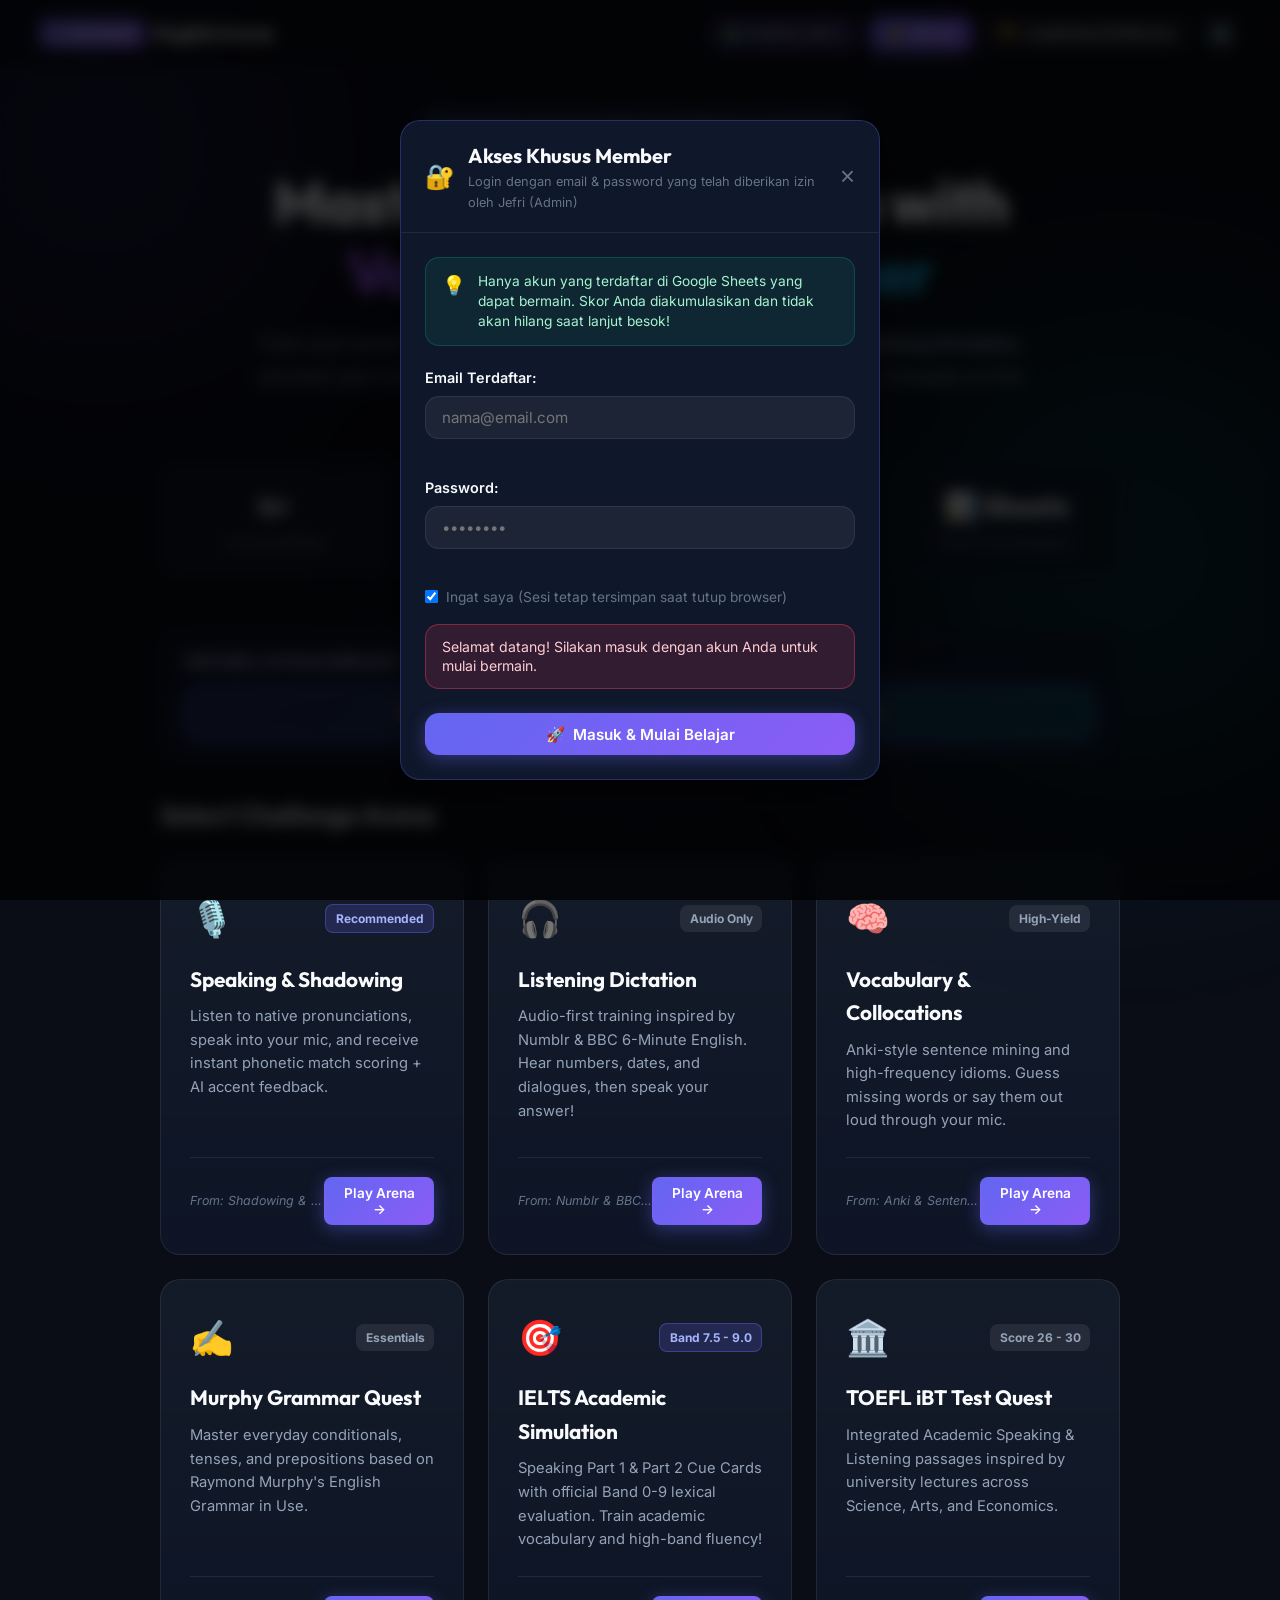
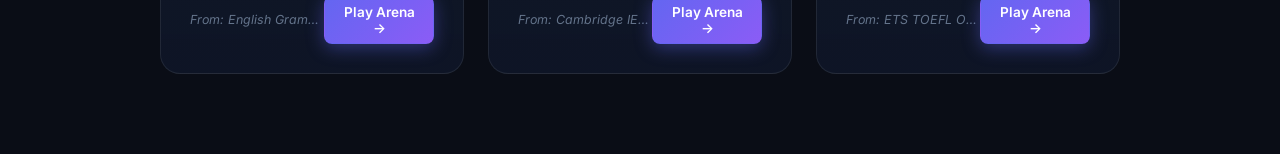
==== index.html @ 885dc6b0 "feat: add IELTS and TOEFL simulations, English to Indonesia default, Credit by Jefri link" ====
<!DOCTYPE html>
<html lang="en">
<head>
  <meta charset="UTF-8">
  <meta name="viewport" content="width=device-width, initial-scale=1.0">
  <meta name="description" content="Awesome English Arena - Interactive English Learning Game featuring Voice Shadowing with Mic, Listening Dictation, Grammar Quest, Gemini AI Teacher & Examiner, and Live Excel Leaderboard.">
  <meta name="keywords" content="English learning game, shadowing speaking, speech recognition mic, Gemini AI English teacher, Google Sheets leaderboard, awesome english">
  <meta name="author" content="Build With Jefri - Awesome English">
  <title>Awesome English Arena | Voice Shadowing & AI English Challenge</title>
  
  <!-- Google Fonts: Outfit & Inter -->
  <link rel="preconnect" href="https://fonts.googleapis.com">
  <link rel="preconnect" href="https://fonts.gstatic.com" crossorigin>
  <link href="https://fonts.googleapis.com/css2?family=Inter:wght@300;400;500;600;700&family=Outfit:wght@500;600;700;800;900&display=swap" rel="stylesheet">
  
  <!-- Stylesheet -->
  <link rel="stylesheet" href="styles.css">
</head>
<body>
  <!-- Ambient Background Glows -->
  <div class="bg-glow bg-glow-1"></div>
  <div class="bg-glow bg-glow-2"></div>
  <div class="bg-glow bg-glow-3"></div>

  <!-- Main Navigation -->
  <header class="navbar" id="main-nav">
    <div class="nav-container">
      <div class="nav-logo" id="nav-logo-btn">
        <span class="logo-badge">⚡ AWESOME</span>
        <span class="logo-title">English Arena</span>
      </div>
      <div class="nav-actions">
        <!-- Logged-in User Profile Badge -->
        <div id="nav-user-profile" class="user-pill hidden">
          <span class="user-avatar" id="nav-user-avatar">👤</span>
          <span class="user-name" id="nav-user-name">Player</span>
          <span class="user-score-badge" id="nav-user-score">⭐ 0 PTS</span>
          <span class="user-lvl-badge" id="nav-user-level">Lvl 1</span>
          <button id="btn-logout-nav" class="btn-nav-logout" title="Keluar dari akun">Keluar</button>
        </div>
        <!-- Member Login Button (shown when not logged in) -->
        <a href="https://jefri-orcin.vercel.app/" target="_blank" rel="noopener noreferrer" class="btn btn-credit-jefri" title="Kunjungi Portofolio Developer Jefri">
          👨‍💻 Credit by Jefri ↗
        </a>
        <button id="btn-login-nav" class="btn btn-primary btn-sm" title="Masuk dengan Email & Password">
          <span class="btn-icon">🔐</span> Masuk
        </button>
        <button id="btn-leaderboard-nav" class="btn btn-secondary btn-sm" title="View Leaderboard & Memory">
          <span class="btn-icon">🏆</span> Leaderboard & Memory
        </button>
        <button id="btn-settings-nav" class="btn btn-icon-only" title="Settings & Integrations" aria-label="Settings">
          ⚙️
        </button>
      </div>
    </div>
  </header>

  <!-- Main Content Wrapper -->
  <main class="main-layout">

    <!-- VIEW 1: HERO / LANDING SCREEN -->
    <section id="landing-view" class="view-section active">
      <div class="hero-content">
        <div class="pill-badge">
          <span class="pill-dot"></span> Powered by Awesome English Curated Resources & Gemini AI
        </div>
        <h1 class="hero-headline">
          Master Spoken English with <span class="gradient-text">Voice Mic & AI Teacher</span>
        </h1>
        <p class="hero-subline">
          Train your accent through real-time <strong>Speech Shadowing</strong>, conquer <strong>Listening Dictation</strong>, and test your vocabulary with live feedback from <strong>Gemini AI Examiner</strong>. Compete on the global <strong>Google Sheets / Excel Leaderboard</strong>!
        </p>

        <!-- Quick Stats Banner -->
        <div class="stats-row">
          <div class="stat-card">
            <span class="stat-number">4+</span>
            <span class="stat-label">Learning Modes</span>
          </div>
          <div class="stat-card">
            <span class="stat-number">🎙️ Mic</span>
            <span class="stat-label">Speech Recognition</span>
          </div>
          <div class="stat-card">
            <span class="stat-number">✨ AI</span>
            <span class="stat-label">Teacher & Examiner</span>
          </div>
          <div class="stat-card">
            <span class="stat-number">📊 Sheets</span>
            <span class="stat-label">Excel Live Database</span>
          </div>
        </div>

        <!-- Active English to Indonesia Direction -->
        <div class="lang-direction-wrapper">
          <div class="lang-direction-title">Metode Latihan Default:</div>
          <div class="lang-direction-group">
            <div class="btn-lang-dir active" id="btn-dir-active">
              <span class="flag-icon">🇬🇧</span> English ➔ <span class="flag-icon">🇮🇩</span> Indonesia (Listening, Speaking & Comprehension)
            </div>
          </div>
        </div>

        <!-- Mode Selection Cards -->
        <h2 class="section-title">Select Challenge Arena</h2>
        <div class="modes-grid" id="modes-selection-container">
          
          <!-- Mode 1: Shadowing & Speaking -->
          <div class="mode-card" data-mode="shadowing" id="mode-shadowing-card">
            <div class="mode-header">
              <span class="mode-icon">🎙️</span>
              <span class="mode-tag tag-popular">Recommended</span>
            </div>
            <h3 class="mode-title">Speaking & Shadowing</h3>
            <p class="mode-desc">Listen to native pronunciations, speak into your mic, and receive instant phonetic match scoring + AI accent feedback.</p>
            <div class="mode-footer">
              <span class="mode-source">From: Shadowing & Refold Method</span>
              <button class="btn btn-primary btn-sm btn-play-mode" data-mode="shadowing">Play Arena →</button>
            </div>
          </div>

          <!-- Mode 2: Listening & Dictation -->
          <div class="mode-card" data-mode="listening" id="mode-listening-card">
            <div class="mode-header">
              <span class="mode-icon">🎧</span>
              <span class="mode-tag">Audio Only</span>
            </div>
            <h3 class="mode-title">Listening Dictation</h3>
            <p class="mode-desc">Audio-first training inspired by Numblr & BBC 6-Minute English. Hear numbers, dates, and dialogues, then speak your answer!</p>
            <div class="mode-footer">
              <span class="mode-source">From: Numblr & BBC English</span>
              <button class="btn btn-primary btn-sm btn-play-mode" data-mode="listening">Play Arena →</button>
            </div>
          </div>

          <!-- Mode 3: Vocabulary Sentence Mining -->
          <div class="mode-card" data-mode="vocabulary" id="mode-vocabulary-card">
            <div class="mode-header">
              <span class="mode-icon">🧠</span>
              <span class="mode-tag">High-Yield</span>
            </div>
            <h3 class="mode-title">Vocabulary & Collocations</h3>
            <p class="mode-desc">Anki-style sentence mining and high-frequency idioms. Guess missing words or say them out loud through your mic.</p>
            <div class="mode-footer">
              <span class="mode-source">From: Anki & Sentence Mining</span>
              <button class="btn btn-primary btn-sm btn-play-mode" data-mode="vocabulary">Play Arena →</button>
            </div>
          </div>

          <!-- Mode 4: Murphy Grammar Challenge -->
          <div class="mode-card" data-mode="grammar" id="mode-grammar-card">
            <div class="mode-header">
              <span class="mode-icon">✍️</span>
              <span class="mode-tag">Essentials</span>
            </div>
            <h3 class="mode-title">Murphy Grammar Quest</h3>
            <p class="mode-desc">Master everyday conditionals, tenses, and prepositions based on Raymond Murphy's English Grammar in Use.</p>
            <div class="mode-footer">
              <span class="mode-source">From: English Grammar in Use</span>
              <button class="btn btn-primary btn-sm btn-play-mode" data-mode="grammar">Play Arena →</button>
            </div>
          </div>

          <!-- Mode 5: IELTS Academic Simulation -->
          <div class="mode-card" data-mode="ielts" id="mode-ielts-card">
            <div class="mode-header">
              <span class="mode-icon">🎯</span>
              <span class="mode-tag tag-popular">Band 7.5 - 9.0</span>
            </div>
            <h3 class="mode-title">IELTS Academic Simulation</h3>
            <p class="mode-desc">Speaking Part 1 & Part 2 Cue Cards with official Band 0-9 lexical evaluation. Train academic vocabulary and high-band fluency!</p>
            <div class="mode-footer">
              <span class="mode-source">From: Cambridge IELTS Official</span>
              <button class="btn btn-primary btn-sm btn-play-mode" data-mode="ielts">Play Arena →</button>
            </div>
          </div>

          <!-- Mode 6: TOEFL iBT Simulation -->
          <div class="mode-card" data-mode="toefl" id="mode-toefl-card">
            <div class="mode-header">
              <span class="mode-icon">🏛️</span>
              <span class="mode-tag">Score 26 - 30</span>
            </div>
            <h3 class="mode-title">TOEFL iBT Test Quest</h3>
            <p class="mode-desc">Integrated Academic Speaking & Listening passages inspired by university lectures across Science, Arts, and Economics.</p>
            <div class="mode-footer">
              <span class="mode-source">From: ETS TOEFL Official Guide</span>
              <button class="btn btn-primary btn-sm btn-play-mode" data-mode="toefl">Play Arena →</button>
            </div>
          </div>

        </div>
      </div>
    </section>

    <!-- VIEW 2: GAME ARENA SCREEN -->
    <section id="game-view" class="view-section">
      <div class="game-container">
        
        <!-- Game HUD (Top Bar) -->
        <div class="game-hud">
          <div class="hud-left">
            <button id="btn-quit-game" class="btn btn-ghost btn-sm" title="Exit to Menu">← Exit</button>
            <div class="mode-pill" id="current-mode-pill">Speaking & Shadowing</div>
            <div class="dir-pill" id="current-dir-pill" title="Arah Bahasa Aktif">🇬🇧 ➔ 🇮🇩</div>
          </div>
          <div class="hud-stats">
            <div class="hud-item" title="Current Score">
              <span class="hud-icon">⭐</span>
              <span class="hud-val" id="hud-score">0</span>
            </div>
            <div class="hud-item" title="Streak Multiplier">
              <span class="hud-icon">🔥</span>
              <span class="hud-val" id="hud-streak">0</span>
            </div>
            <div class="hud-item" title="Question Progress">
              <span class="hud-icon">🎯</span>
              <span class="hud-val" id="hud-progress">1/5</span>
            </div>
          </div>
        </div>

        <!-- Question Card -->
        <div class="challenge-card" id="challenge-card">
          
          <!-- Category & Difficulty Pill -->
          <div class="challenge-meta">
            <span class="meta-badge" id="meta-category">Shadowing Practice</span>
            <span class="meta-badge meta-level" id="meta-difficulty">Level: Beginner</span>
          </div>

          <!-- Prompt Question / Instruction -->
          <h3 class="challenge-instruction" id="challenge-instruction">
            Listen to the native audio, then click the Mic button and repeat clearly:
          </h3>

          <!-- Main Challenge Display Text -->
          <div class="prompt-box" id="prompt-box">
            <div class="prompt-text" id="target-phrase">
              "Could you please elaborate on that perspective?"
            </div>
            <div class="prompt-phonetic" id="target-phonetic">
              /kʊd juː pliːz ɪˈlæb.ə.reɪt ɒn ðæt pəˈspek.tɪv/
            </div>
            <div class="prompt-translation" id="target-translation">
              "Bisakah Anda menjelaskan lebih rinci mengenai sudut pandang tersebut?"
            </div>
          </div>

          <!-- Audio Listening Controls -->
          <div class="audio-controls">
            <button id="btn-listen-audio" class="btn btn-audio" title="Listen to Native English">
              <span class="speaker-icon">🔊</span> Listen Native Audio
            </button>
            <div class="accent-selector">
              <label for="accent-select">Voice:</label>
              <select id="accent-select" class="form-select-sm">
                <option value="en-US">🇺🇸 US English</option>
                <option value="en-GB">🇬🇧 UK English</option>
              </select>
            </div>
          </div>

          <!-- MICROPHONE & SPEECH INPUT AREA -->
          <div class="mic-input-section" id="mic-section">
            <div class="mic-wrapper">
              <button id="btn-mic-toggle" class="btn-mic" aria-label="Toggle Microphone" title="Click to Speak">
                <div class="mic-ripple mic-ripple-1"></div>
                <div class="mic-ripple mic-ripple-2"></div>
                <div class="mic-icon-svg">
                  <svg width="34" height="34" viewBox="0 0 24 24" fill="none" stroke="currentColor" stroke-width="2" stroke-linecap="round" stroke-linejoin="round">
                    <path d="M12 2a3 3 0 0 0-3 3v7a3 3 0 0 0 6 0V5a3 3 0 0 0-3-3Z"></path>
                    <path d="M19 10v2a7 7 0 0 1-14 0v-2"></path>
                    <line x1="12" y1="19" x2="12" y2="22"></line>
                  </svg>
                </div>
              </button>
              <div class="mic-status-label" id="mic-status">Tap microphone to speak</div>
            </div>

            <!-- Live Speech Transcript Box -->
            <div class="transcript-box" id="transcript-box">
              <span class="transcript-prefix">Your Voice:</span>
              <span class="transcript-content" id="transcript-text">Waiting for microphone input...</span>
            </div>

            <!-- Alternative Text Input (Fallback / Typing) -->
            <div class="alternative-input-row" id="text-input-row">
              <input type="text" id="manual-text-input" class="form-control" placeholder="Or type your English answer here...">
              <button id="btn-submit-manual" class="btn btn-secondary">Submit</button>
            </div>
          </div>

          <!-- Multiple Choice Container (Used for Vocab/Grammar) -->
          <div class="options-grid hidden" id="options-container">
            <!-- Dynamic option buttons injected here -->
          </div>

          <!-- Evaluation & AI Feedback Box -->
          <div class="evaluation-panel hidden" id="evaluation-panel">
            <div class="evaluation-header">
              <div class="score-badge" id="eval-score-badge">Accuracy: 95%</div>
              <div class="eval-verdict" id="eval-verdict">Excellent Pronunciation! 🎉</div>
            </div>

            <!-- Comparison Difference Highlight -->
            <div class="comparison-row">
              <div class="comp-item">
                <span class="comp-label">Target:</span>
                <span class="comp-val" id="comp-target">...</span>
              </div>
              <div class="comp-item">
                <span class="comp-label">You Said:</span>
                <span class="comp-val" id="comp-heard">...</span>
              </div>
            </div>

            <!-- AI Teacher & Examiner Comments -->
            <div class="ai-comment-card" id="ai-comment-card">
              <div class="ai-card-title">
                <span class="ai-sparkle">✨</span> Gemini AI Teacher Feedback:
              </div>
              <div class="ai-card-body" id="ai-feedback-text">
                Analyzing your response...
              </div>
            </div>

            <!-- Next Question Action -->
            <div class="eval-actions">
              <button id="btn-next-question" class="btn btn-primary btn-block">
                Next Challenge →
              </button>
            </div>
          </div>

        </div>
      </div>
    </section>

    <!-- VIEW 3: GAME OVER / RESULT SCREEN -->
    <section id="result-view" class="view-section">
      <div class="result-card">
        <div class="result-confetti-icon">🏆</div>
        <h2 class="result-title">Challenge Completed!</h2>
        <p class="result-subtitle">You have successfully finished the session in <span id="res-mode-name">Speaking Arena</span>.</p>

        <!-- Score Breakdown Grid -->
        <div class="result-metrics-grid">
          <div class="metric-card highlight">
            <span class="metric-label">Skor Sesi Ini</span>
            <span class="metric-value" id="res-total-score">0</span>
          </div>
          <div class="metric-card highlight-accumulated">
            <span class="metric-label">Total Akumulasi Skor</span>
            <span class="metric-value" id="res-cumulative-score">0</span>
          </div>
          <div class="metric-card">
            <span class="metric-label">Average Accuracy</span>
            <span class="metric-value" id="res-avg-accuracy">0%</span>
          </div>
          <div class="metric-card">
            <span class="metric-label">Best Streak</span>
            <span class="metric-value" id="res-max-streak">0🔥</span>
          </div>
          <div class="metric-card">
            <span class="metric-label">Level Member</span>
            <span class="metric-value" id="res-level">Level 1</span>
          </div>
        </div>

        <!-- Score Retention Notice -->
        <div class="score-retention-notice">
          <span class="notice-icon">💾</span>
          <div class="notice-text">
            <strong>Skor Anda Tersimpan Permanen!</strong>
            <span>Progres dan total poin langsung terakumulasi ke akun Google Sheets. Saat Anda kembali besok atau ganti perangkat, skor tetap berlanjut!</span>
          </div>
        </div>

        <!-- Submit to Leaderboard Form -->
        <div class="leaderboard-submit-box">
          <h3 class="submit-box-title">Sinkronisasi ke Live Google Sheets</h3>
          <p class="submit-box-desc">Skor tersimpan ke sheet <strong>Users</strong> (total akumulasi), <strong>Leaderboard</strong> (peringkat sesi), dan <strong>Memory</strong>.</p>
          <div class="submit-input-row">
            <input type="text" id="player-name-input" class="form-control" placeholder="Nama / Nickname Anda" maxlength="30" required>
            <button id="btn-submit-leaderboard" class="btn btn-primary">
              🚀 Simpan & Sinkronkan
            </button>
          </div>
          <div id="submit-status-msg" class="status-message"></div>
        </div>

        <!-- Result Action Buttons -->
        <div class="result-action-buttons">
          <button id="btn-play-again" class="btn btn-primary">🔄 Play Again</button>
          <button id="btn-view-leaderboard-from-result" class="btn btn-secondary">🏆 View Leaderboard</button>
          <button id="btn-back-home" class="btn btn-ghost">Home Menu</button>
        </div>
      </div>
    </section>

  </main>

  <!-- MODAL: MEMBER LOGIN & AUTHENTICATION -->
  <div class="modal-overlay hidden" id="modal-auth">
    <div class="modal-card modal-auth-card">
      <div class="modal-header">
        <div class="modal-title-row">
          <span class="modal-icon">🔐</span>
          <div>
            <h3 class="modal-title">Akses Khusus Member</h3>
            <p class="modal-subtitle">Login dengan email & password yang telah diberikan izin oleh Jefri (Admin)</p>
          </div>
        </div>
        <button class="btn-close-modal" id="btn-close-auth" aria-label="Close">&times;</button>
      </div>
      <div class="modal-body">
        <div class="auth-info-banner">
          <span class="info-icon">💡</span>
          <span>Hanya akun yang terdaftar di Google Sheets yang dapat bermain. Skor Anda diakumulasikan dan tidak akan hilang saat lanjut besok!</span>
        </div>

        <form id="auth-form" class="auth-form">
          <div class="form-group">
            <label for="auth-email" class="form-label">Email Terdaftar:</label>
            <input type="email" id="auth-email" class="form-control" placeholder="nama@email.com" required autocomplete="email">
          </div>

          <div class="form-group">
            <label for="auth-password" class="form-label">Password:</label>
            <input type="password" id="auth-password" class="form-control" placeholder="••••••••" required autocomplete="current-password">
          </div>

          <div class="auth-remember-row">
            <label class="remember-label">
              <input type="checkbox" id="auth-remember" checked> Ingat saya (Sesi tetap tersimpan saat tutup browser)
            </label>
          </div>

          <div id="auth-error-box" class="auth-error-box hidden"></div>

          <div class="auth-action-row">
            <button type="submit" class="btn btn-primary btn-block" id="btn-submit-login">
              <span class="btn-icon">🚀</span> Masuk & Mulai Belajar
            </button>
          </div>
        </form>

        </div>
    </div>
  </div>

  <!-- MODAL: LEADERBOARD & LEARNING MEMORY -->
  <div class="modal-overlay hidden" id="modal-leaderboard">
    <div class="modal-card">
      <div class="modal-header">
        <div class="modal-title-row">
          <span class="modal-icon">🏆</span>
          <div>
            <h3 class="modal-title">Live Spreadsheet Database & Memory</h3>
            <p class="modal-subtitle">Database synced with Google Sheets & Microsoft Excel (.xlsx)</p>
          </div>
        </div>
        <button class="btn-close-modal" id="btn-close-leaderboard" aria-label="Close">&times;</button>
      </div>
      <div class="modal-body">
        <!-- Tab Navigation -->
        <div class="modal-tabs">
          <button type="button" class="modal-tab-btn active" id="tab-leaderboard-btn">🏆 Top Leaderboard</button>
          <button type="button" class="modal-tab-btn" id="tab-memory-btn">🧠 Memory Belajar (Google Sheets)</button>
        </div>

        <div class="leaderboard-toolbar">
          <button id="btn-refresh-leaderboard" class="btn btn-secondary btn-sm">
            🔄 Refresh Data
          </button>
          <span class="sync-indicator" id="leaderboard-sync-status">Connected to Sheets Database</span>
        </div>
        
        <!-- Table 1: Leaderboard Rankings -->
        <div class="table-container" id="container-leaderboard-table">
          <table class="leaderboard-table" id="leaderboard-table">
            <thead>
              <tr>
                <th>Rank</th>
                <th>Player</th>
                <th>Mode</th>
                <th>Score</th>
                <th>Accuracy</th>
                <th>Date</th>
              </tr>
            </thead>
            <tbody id="leaderboard-tbody">
              <tr>
                <td colspan="6" class="loading-row">Loading leaderboard data...</td>
              </tr>
            </tbody>
          </table>
        </div>

        <!-- Table 2: Student Learning Memory -->
        <div class="table-container hidden" id="container-memory-table">
          <table class="leaderboard-table" id="memory-table">
            <thead>
              <tr>
                <th>No</th>
                <th>Arah</th>
                <th>Target Latihan</th>
                <th>Suara / Jawaban</th>
                <th>Akurasi</th>
                <th>Evaluasi Guru AI</th>
              </tr>
            </thead>
            <tbody id="memory-tbody">
              <tr>
                <td colspan="6" class="loading-row">Loading learning memory from Google Sheets...</td>
              </tr>
            </tbody>
          </table>
        </div>
      </div>
    </div>
  </div>

  <!-- MODAL: SETTINGS & INTEGRATIONS -->
  <div class="modal-overlay hidden" id="modal-settings">
    <div class="modal-card">
      <div class="modal-header">
        <div class="modal-title-row">
          <span class="modal-icon">⚙️</span>
          <div>
            <h3 class="modal-title">Configuration & Integrations</h3>
            <p class="modal-subtitle">Setup Google Apps Script URL & Gemini AI Free API Key</p>
          </div>
        </div>
        <button class="btn-close-modal" id="btn-close-settings" aria-label="Close">&times;</button>
      </div>
      <div class="modal-body">
        <form id="settings-form">
          <!-- Apps Script URL -->
          <div class="form-group">
            <label for="cfg-appscript-url" class="form-label">
              Google Apps Script Web App URL (Database & Memory):
            </label>
            <input type="url" id="cfg-appscript-url" class="form-control" placeholder="https://script.google.com/macros/s/.../exec">
            <small class="form-hint">
              Follow setup instructions in <code>game/appscript/README.md</code> to deploy your free Google Sheets backend. If left empty, local mock database is used.
            </small>
          </div>

          <!-- Gemini API Key -->
          <div class="form-group">
            <label for="cfg-gemini-key" class="form-label">
              Google Gemini API Free Key (Optional In-Game AI Teacher & Examiner):
            </label>
            <input type="password" id="cfg-gemini-key" class="form-control" placeholder="AIzaSy...">
            <small class="form-hint">
              Optional: Uses model <code>gemini-3-flash-preview</code>. If left empty, offline phonetic matcher and your private Gemini Canvas memory workflow run 100% free!
            </small>
          </div>

          <!-- Preferred English Accent -->
          <div class="form-group">
            <label for="cfg-accent" class="form-label">Default English Pronunciation Accent:</label>
            <select id="cfg-accent" class="form-control">
              <option value="en-US">American English (en-US)</option>
              <option value="en-GB">British English (en-GB)</option>
            </select>
          </div>

          <div class="modal-footer">
            <button type="button" class="btn btn-ghost" id="btn-reset-settings">Reset Defaults</button>
            <button type="submit" class="btn btn-primary" id="btn-save-settings">Save Settings</button>
          </div>
        </form>
      </div>
    </div>
  </div>

  <!-- Toast Notification Container -->
  <div id="toast-container" class="toast-container"></div>

  <!-- Game Script -->
  <script src="app.js"></script>
</body>
</html>
---- styles.css ----
/* ==========================================================================
   AWESOME ENGLISH ARENA - MODERN PREMIUM DESIGN SYSTEM
   Dark Glassmorphism, Neon Accents, Fluid Typography, Micro-animations
   ========================================================================== */

:root {
  /* Color Tokens */
  --bg-main: #0a0d16;
  --bg-card: rgba(18, 24, 40, 0.75);
  --bg-card-hover: rgba(28, 38, 64, 0.85);
  --bg-glass: rgba(255, 255, 255, 0.04);
  --border-glass: rgba(255, 255, 255, 0.08);
  --border-active: rgba(99, 102, 241, 0.5);

  --text-primary: #f8fafc;
  --text-secondary: #94a3b8;
  --text-muted: #64748b;
  --text-inverse: #090d16;

  /* Accent & Gradients */
  --primary: #6366f1;
  --primary-hover: #4f46e5;
  --primary-glow: rgba(99, 102, 241, 0.4);
  
  --secondary: #06b6d4;
  --secondary-glow: rgba(6, 182, 212, 0.35);

  --accent-emerald: #10b981;
  --accent-amber: #f59e0b;
  --accent-rose: #f43f5e;
  --accent-violet: #8b5cf6;

  --grad-hero: linear-gradient(135deg, #a855f7 0%, #6366f1 50%, #06b6d4 100%);
  --grad-card: linear-gradient(180deg, rgba(30, 41, 59, 0.5) 0%, rgba(15, 23, 42, 0.8) 100%);
  --grad-button: linear-gradient(135deg, #6366f1, #8b5cf6);

  /* Elevation & Shadows */
  --shadow-sm: 0 4px 12px rgba(0, 0, 0, 0.25);
  --shadow-md: 0 8px 24px rgba(0, 0, 0, 0.35);
  --shadow-glow: 0 0 35px var(--primary-glow);
  --shadow-mic: 0 0 30px rgba(244, 63, 94, 0.5);

  /* Fonts */
  --font-heading: 'Outfit', -apple-system, BlinkMacSystemFont, sans-serif;
  --font-body: 'Inter', -apple-system, BlinkMacSystemFont, sans-serif;
  
  /* Radii */
  --radius-sm: 8px;
  --radius-md: 14px;
  --radius-lg: 20px;
  --radius-full: 9999px;

  /* Transitions */
  --trans-fast: 0.18s ease;
  --trans-normal: 0.28s cubic-bezier(0.16, 1, 0.3, 1);
}

/* --------------------------------------------------------------------------
   RESET & BASE STYLES
   -------------------------------------------------------------------------- */
*, *::before, *::after {
  box-sizing: border-box;
  margin: 0;
  padding: 0;
}

html {
  font-size: 16px;
  scroll-behavior: smooth;
}

body {
  background-color: var(--bg-main);
  color: var(--text-primary);
  font-family: var(--font-body);
  line-height: 1.6;
  min-height: 100vh;
  position: relative;
  overflow-x: hidden;
  -webkit-font-smoothing: antialiased;
}

/* Ambient Background Lights */
.bg-glow {
  position: fixed;
  border-radius: 50%;
  filter: blur(120px);
  pointer-events: none;
  z-index: 0;
  opacity: 0.35;
}

.bg-glow-1 {
  width: 500px;
  height: 500px;
  background: radial-gradient(circle, #6366f1, transparent 70%);
  top: -100px;
  left: -150px;
}

.bg-glow-2 {
  width: 600px;
  height: 600px;
  background: radial-gradient(circle, #06b6d4, transparent 70%);
  bottom: 5%;
  right: -150px;
}

.bg-glow-3 {
  width: 400px;
  height: 400px;
  background: radial-gradient(circle, #8b5cf6, transparent 70%);
  top: 40%;
  left: 50%;
  transform: translateX(-50%);
  opacity: 0.2;
}

/* --------------------------------------------------------------------------
   NAVBAR
   -------------------------------------------------------------------------- */
.navbar {
  position: sticky;
  top: 0;
  z-index: 100;
  backdrop-filter: blur(18px);
  -webkit-backdrop-filter: blur(18px);
  background: rgba(10, 13, 22, 0.8);
  border-bottom: 1px solid var(--border-glass);
  padding: 0.9rem 1.5rem;
}

.nav-container {
  max-width: 1200px;
  margin: 0 auto;
  display: flex;
  align-items: center;
  justify-content: space-between;
}

.nav-logo {
  display: flex;
  align-items: center;
  gap: 0.6rem;
  cursor: pointer;
  user-select: none;
}

.logo-badge {
  font-family: var(--font-heading);
  font-size: 0.75rem;
  font-weight: 800;
  letter-spacing: 0.05em;
  padding: 0.25rem 0.6rem;
  background: var(--grad-button);
  color: #fff;
  border-radius: var(--radius-sm);
  box-shadow: 0 0 15px var(--primary-glow);
}

.logo-title {
  font-family: var(--font-heading);
  font-size: 1.25rem;
  font-weight: 700;
  color: var(--text-primary);
  letter-spacing: -0.02em;
}

.nav-actions {
  display: flex;
  align-items: center;
  gap: 0.75rem;
}

/* --------------------------------------------------------------------------
   BUTTONS
   -------------------------------------------------------------------------- */
.btn {
  font-family: var(--font-body);
  font-size: 0.95rem;
  font-weight: 600;
  padding: 0.65rem 1.3rem;
  border-radius: var(--radius-md);
  border: 1px solid transparent;
  cursor: pointer;
  display: inline-flex;
  align-items: center;
  justify-content: center;
  gap: 0.5rem;
  transition: all var(--trans-normal);
  text-decoration: none;
  user-select: none;
}

.btn:active {
  transform: scale(0.97);
}

.btn-primary {
  background: var(--grad-button);
  color: #fff;
  box-shadow: 0 4px 18px var(--primary-glow);
}

.btn-primary:hover {
  filter: brightness(1.12);
  box-shadow: 0 6px 24px rgba(99, 102, 241, 0.6);
  transform: translateY(-2px);
}

.btn-secondary {
  background: rgba(255, 255, 255, 0.06);
  color: var(--text-primary);
  border: 1px solid var(--border-glass);
}

.btn-secondary:hover {
  background: rgba(255, 255, 255, 0.12);
  border-color: rgba(255, 255, 255, 0.2);
}

.btn-ghost {
  background: transparent;
  color: var(--text-secondary);
}

.btn-ghost:hover {
  color: var(--text-primary);
  background: rgba(255, 255, 255, 0.05);
}

.btn-outline {
  background: transparent;
  color: var(--primary);
  border: 1px solid var(--border-active);
}

.btn-outline:hover {
  background: rgba(99, 102, 241, 0.1);
  color: #fff;
}

.btn-sm {
  font-size: 0.85rem;
  padding: 0.45rem 0.9rem;
  border-radius: var(--radius-sm);
}

.btn-block {
  width: 100%;
}

.btn-icon-only {
  background: rgba(255, 255, 255, 0.06);
  border: 1px solid var(--border-glass);
  color: var(--text-primary);
  width: 38px;
  height: 38px;
  border-radius: var(--radius-md);
  padding: 0;
  display: inline-flex;
  align-items: center;
  justify-content: center;
  cursor: pointer;
  font-size: 1.1rem;
  transition: all var(--trans-fast);
}

.btn-icon-only:hover {
  background: rgba(255, 255, 255, 0.12);
  transform: rotate(30deg);
}

/* --------------------------------------------------------------------------
   LAYOUT & VIEWS
   -------------------------------------------------------------------------- */
.main-layout {
  position: relative;
  z-index: 10;
  max-width: 1200px;
  margin: 0 auto;
  padding: 2.5rem 1.5rem 5rem 1.5rem;
}

.view-section {
  display: none;
  animation: fadeIn 0.35s cubic-bezier(0.16, 1, 0.3, 1) forwards;
}

.view-section.active {
  display: block;
}

@keyframes fadeIn {
  from {
    opacity: 0;
    transform: translateY(14px);
  }
  to {
    opacity: 1;
    transform: translateY(0);
  }
}

/* --------------------------------------------------------------------------
   HERO / LANDING VIEW
   -------------------------------------------------------------------------- */
.hero-content {
  text-align: center;
  max-width: 960px;
  margin: 0 auto;
}

.pill-badge {
  display: inline-flex;
  align-items: center;
  gap: 0.5rem;
  background: rgba(99, 102, 241, 0.12);
  border: 1px solid rgba(99, 102, 241, 0.3);
  color: #c7d2fe;
  font-size: 0.85rem;
  font-weight: 500;
  padding: 0.35rem 0.9rem;
  border-radius: var(--radius-full);
  margin-bottom: 1.5rem;
}

.pill-dot {
  width: 8px;
  height: 8px;
  background-color: var(--accent-emerald);
  border-radius: 50%;
  box-shadow: 0 0 10px var(--accent-emerald);
  animation: pulseDot 2s infinite;
}

@keyframes pulseDot {
  0%, 100% { transform: scale(1); opacity: 1; }
  50% { transform: scale(1.3); opacity: 0.6; }
}

.hero-headline {
  font-family: var(--font-heading);
  font-size: clamp(2.2rem, 5vw, 3.8rem);
  font-weight: 800;
  line-height: 1.15;
  letter-spacing: -0.03em;
  margin-bottom: 1.3rem;
}

.gradient-text {
  background: var(--grad-hero);
  -webkit-background-clip: text;
  -webkit-text-fill-color: transparent;
  display: inline-block;
}

.hero-subline {
  font-size: clamp(1rem, 2vw, 1.2rem);
  color: var(--text-secondary);
  line-height: 1.7;
  max-width: 780px;
  margin: 0 auto 2.5rem auto;
}

.stats-row {
  display: grid;
  grid-template-columns: repeat(auto-fit, minmax(170px, 1fr));
  gap: 1rem;
  margin-bottom: 3.5rem;
}

.stat-card {
  background: var(--bg-card);
  border: 1px solid var(--border-glass);
  backdrop-filter: blur(12px);
  padding: 1.2rem 1rem;
  border-radius: var(--radius-md);
  display: flex;
  flex-direction: column;
  align-items: center;
  transition: transform var(--trans-normal);
}

.stat-card:hover {
  transform: translateY(-4px);
  border-color: var(--border-active);
}

.stat-number {
  font-family: var(--font-heading);
  font-size: 1.7rem;
  font-weight: 800;
  color: var(--text-primary);
  margin-bottom: 0.2rem;
}

.stat-label {
  font-size: 0.85rem;
  color: var(--text-muted);
  font-weight: 500;
}

/* --------------------------------------------------------------------------
   LANGUAGE DIRECTION SWITCHER (Dua Arah: ID -> EN & EN -> ID)
   -------------------------------------------------------------------------- */
.lang-direction-wrapper {
  background: rgba(15, 23, 42, 0.7);
  border: 1px solid var(--border-glass);
  backdrop-filter: blur(14px);
  border-radius: var(--radius-lg);
  padding: 1.2rem 1.5rem;
  margin-bottom: 2.2rem;
  text-align: left;
}

.lang-direction-title {
  font-family: var(--font-heading);
  font-size: 0.95rem;
  font-weight: 700;
  color: #c7d2fe;
  margin-bottom: 0.8rem;
  text-transform: uppercase;
  letter-spacing: 0.04em;
}

.lang-direction-group {
  display: flex;
  gap: 0.8rem;
  flex-wrap: wrap;
}

.btn-lang-dir {
  flex: 1;
  min-width: 260px;
  background: rgba(255, 255, 255, 0.04);
  border: 1px solid var(--border-glass);
  color: var(--text-secondary);
  padding: 0.85rem 1.2rem;
  border-radius: var(--radius-md);
  font-family: var(--font-body);
  font-size: 0.92rem;
  font-weight: 600;
  cursor: pointer;
  display: flex;
  align-items: center;
  justify-content: center;
  gap: 0.5rem;
  transition: all var(--trans-normal);
}

.btn-lang-dir:hover {
  background: rgba(255, 255, 255, 0.08);
  color: var(--text-primary);
  border-color: rgba(99, 102, 241, 0.4);
}

.btn-lang-dir.active {
  background: linear-gradient(135deg, rgba(99, 102, 241, 0.25), rgba(6, 182, 212, 0.25));
  border-color: var(--primary);
  color: #fff;
  box-shadow: 0 0 20px var(--primary-glow);
}

/* Direction Pill in HUD */
.dir-pill {
  font-size: 0.8rem;
  font-weight: 700;
  color: #67e8f9;
  background: rgba(6, 182, 212, 0.15);
  border: 1px solid rgba(6, 182, 212, 0.35);
  padding: 0.25rem 0.65rem;
  border-radius: var(--radius-full);
}

/* Modal Tabs */
.modal-tabs {
  display: flex;
  gap: 0.5rem;
  border-bottom: 1px solid var(--border-glass);
  padding-bottom: 0.8rem;
  margin-bottom: 1.2rem;
}

.modal-tab-btn {
  background: transparent;
  border: none;
  color: var(--text-muted);
  font-family: var(--font-body);
  font-size: 0.95rem;
  font-weight: 600;
  padding: 0.5rem 1rem;
  border-radius: var(--radius-sm);
  cursor: pointer;
  transition: all var(--trans-fast);
}

.modal-tab-btn:hover {
  color: var(--text-primary);
  background: rgba(255, 255, 255, 0.05);
}

.modal-tab-btn.active {
  color: #fff;
  background: rgba(99, 102, 241, 0.2);
  border-bottom: 2px solid var(--primary);
}

.section-title {
  font-family: var(--font-heading);
  font-size: 1.6rem;
  font-weight: 700;
  text-align: left;
  margin-bottom: 1.5rem;
  display: flex;
  align-items: center;
  gap: 0.5rem;
}

/* --------------------------------------------------------------------------
   MODE CARDS GRID
   -------------------------------------------------------------------------- */
.modes-grid {
  display: grid;
  grid-template-columns: repeat(auto-fit, minmax(280px, 1fr));
  gap: 1.5rem;
  text-align: left;
}

.mode-card {
  background: var(--grad-card);
  border: 1px solid var(--border-glass);
  border-radius: var(--radius-lg);
  padding: 1.8rem;
  display: flex;
  flex-direction: column;
  justify-content: space-between;
  backdrop-filter: blur(16px);
  transition: all var(--trans-normal);
  position: relative;
  overflow: hidden;
}

.mode-card::before {
  content: '';
  position: absolute;
  top: 0;
  left: 0;
  right: 0;
  height: 3px;
  background: var(--grad-hero);
  opacity: 0;
  transition: opacity var(--trans-fast);
}

.mode-card:hover {
  transform: translateY(-6px);
  border-color: var(--border-active);
  box-shadow: var(--shadow-glow);
}

.mode-card:hover::before {
  opacity: 1;
}

.mode-header {
  display: flex;
  align-items: center;
  justify-content: space-between;
  margin-bottom: 1rem;
}

.mode-icon {
  font-size: 2.2rem;
}

.mode-tag {
  font-size: 0.75rem;
  font-weight: 700;
  padding: 0.25rem 0.6rem;
  border-radius: var(--radius-sm);
  background: rgba(255, 255, 255, 0.08);
  color: var(--text-secondary);
}

.tag-popular {
  background: rgba(99, 102, 241, 0.2);
  color: #a5b4fc;
  border: 1px solid rgba(99, 102, 241, 0.4);
}

.mode-title {
  font-family: var(--font-heading);
  font-size: 1.3rem;
  font-weight: 700;
  margin-bottom: 0.6rem;
  color: var(--text-primary);
}

.mode-desc {
  font-size: 0.92rem;
  color: var(--text-secondary);
  line-height: 1.6;
  margin-bottom: 1.5rem;
  flex-grow: 1;
}

.mode-footer {
  display: flex;
  align-items: center;
  justify-content: space-between;
  padding-top: 1.2rem;
  border-top: 1px solid var(--border-glass);
}

.mode-source {
  font-size: 0.78rem;
  color: var(--text-muted);
  font-style: italic;
  max-width: 55%;
  overflow: hidden;
  text-overflow: ellipsis;
  white-space: nowrap;
}

/* --------------------------------------------------------------------------
   GAME HUD & ARENA
   -------------------------------------------------------------------------- */
.game-container {
  max-width: 820px;
  margin: 0 auto;
}

.game-hud {
  display: flex;
  align-items: center;
  justify-content: space-between;
  background: var(--bg-card);
  border: 1px solid var(--border-glass);
  backdrop-filter: blur(14px);
  padding: 0.85rem 1.2rem;
  border-radius: var(--radius-md);
  margin-bottom: 1.5rem;
}

.hud-left {
  display: flex;
  align-items: center;
  gap: 1rem;
}

.mode-pill {
  font-size: 0.85rem;
  font-weight: 600;
  color: var(--text-primary);
  background: rgba(99, 102, 241, 0.18);
  border: 1px solid rgba(99, 102, 241, 0.35);
  padding: 0.25rem 0.75rem;
  border-radius: var(--radius-full);
}

.hud-stats {
  display: flex;
  align-items: center;
  gap: 1.2rem;
}

.hud-item {
  display: flex;
  align-items: center;
  gap: 0.4rem;
}

.hud-val {
  font-family: var(--font-heading);
  font-weight: 700;
  font-size: 1.05rem;
}

/* --------------------------------------------------------------------------
   CHALLENGE CARD
   -------------------------------------------------------------------------- */
.challenge-card {
  background: var(--grad-card);
  border: 1px solid var(--border-glass);
  border-radius: var(--radius-lg);
  padding: 2.2rem;
  box-shadow: var(--shadow-md);
  backdrop-filter: blur(16px);
  position: relative;
}

.challenge-meta {
  display: flex;
  gap: 0.6rem;
  margin-bottom: 1rem;
}

.meta-badge {
  font-size: 0.75rem;
  font-weight: 600;
  text-transform: uppercase;
  letter-spacing: 0.05em;
  padding: 0.25rem 0.6rem;
  border-radius: var(--radius-sm);
  background: rgba(255, 255, 255, 0.07);
  color: var(--text-secondary);
}

.meta-level {
  background: rgba(16, 185, 129, 0.15);
  color: #6ee7b7;
  border: 1px solid rgba(16, 185, 129, 0.3);
}

.challenge-instruction {
  font-size: 1.05rem;
  font-weight: 500;
  color: var(--text-secondary);
  margin-bottom: 1.5rem;
  line-height: 1.5;
}

.prompt-box {
  background: rgba(10, 14, 26, 0.7);
  border: 1px solid var(--border-glass);
  border-left: 4px solid var(--primary);
  border-radius: var(--radius-md);
  padding: 1.5rem;
  margin-bottom: 1.8rem;
}

.prompt-text {
  font-family: var(--font-heading);
  font-size: 1.6rem;
  font-weight: 700;
  color: var(--text-primary);
  margin-bottom: 0.5rem;
  letter-spacing: -0.01em;
}

.prompt-phonetic {
  font-family: monospace;
  font-size: 0.95rem;
  color: #a5b4fc;
  margin-bottom: 0.6rem;
}

.prompt-translation {
  font-size: 0.92rem;
  color: var(--text-muted);
  font-style: italic;
}

/* Audio Controls */
.audio-controls {
  display: flex;
  align-items: center;
  justify-content: space-between;
  gap: 1rem;
  margin-bottom: 2rem;
  flex-wrap: wrap;
}

.btn-audio {
  background: rgba(99, 102, 241, 0.15);
  color: #c7d2fe;
  border: 1px solid rgba(99, 102, 241, 0.4);
  padding: 0.6rem 1.2rem;
  border-radius: var(--radius-md);
  font-weight: 600;
  cursor: pointer;
  display: inline-flex;
  align-items: center;
  gap: 0.5rem;
  transition: all var(--trans-fast);
}

.btn-audio:hover {
  background: rgba(99, 102, 241, 0.3);
  transform: translateY(-2px);
  color: #fff;
}

.accent-selector {
  display: flex;
  align-items: center;
  gap: 0.5rem;
  font-size: 0.85rem;
  color: var(--text-secondary);
}

.form-select-sm {
  background: rgba(255, 255, 255, 0.08);
  border: 1px solid var(--border-glass);
  color: var(--text-primary);
  padding: 0.35rem 0.7rem;
  border-radius: var(--radius-sm);
  outline: none;
  font-size: 0.85rem;
}

/* --------------------------------------------------------------------------
   MICROPHONE INTERACTION & PULSE ANIMATIONS
   -------------------------------------------------------------------------- */
.mic-input-section {
  display: flex;
  flex-direction: column;
  align-items: center;
  margin: 1.5rem 0 2rem 0;
}

.mic-wrapper {
  position: relative;
  display: flex;
  flex-direction: column;
  align-items: center;
  margin-bottom: 1.5rem;
}

.btn-mic {
  position: relative;
  width: 88px;
  height: 88px;
  border-radius: 50%;
  background: var(--grad-button);
  color: #fff;
  border: none;
  cursor: pointer;
  outline: none;
  display: flex;
  align-items: center;
  justify-content: center;
  box-shadow: 0 8px 30px var(--primary-glow);
  transition: all var(--trans-normal);
  z-index: 2;
}

.btn-mic:hover {
  transform: scale(1.06);
  box-shadow: 0 10px 36px rgba(99, 102, 241, 0.7);
}

/* Active Recording State */
.btn-mic.recording {
  background: linear-gradient(135deg, #ef4444, #f43f5e);
  box-shadow: var(--shadow-mic);
  animation: micBeat 1.2s infinite ease-in-out;
}

@keyframes micBeat {
  0%, 100% { transform: scale(1); }
  50% { transform: scale(1.08); }
}

.mic-ripple {
  position: absolute;
  top: 50%;
  left: 50%;
  transform: translate(-50%, -50%);
  width: 88px;
  height: 88px;
  border-radius: 50%;
  background: rgba(244, 63, 94, 0.35);
  pointer-events: none;
  opacity: 0;
  z-index: 1;
}

.btn-mic.recording ~ .mic-ripple-1 {
  animation: ripple 1.6s infinite cubic-bezier(0, 0.2, 0.8, 1);
}

.btn-mic.recording ~ .mic-ripple-2 {
  animation: ripple 1.6s infinite cubic-bezier(0, 0.2, 0.8, 1) 0.8s;
}

@keyframes ripple {
  0% {
    width: 88px;
    height: 88px;
    opacity: 0.8;
  }
  100% {
    width: 170px;
    height: 170px;
    opacity: 0;
  }
}

.mic-status-label {
  font-size: 0.92rem;
  font-weight: 500;
  color: var(--text-secondary);
  margin-top: 0.8rem;
  transition: color var(--trans-fast);
}

.btn-mic.recording + .mic-status-label,
.mic-wrapper:has(.btn-mic.recording) .mic-status-label {
  color: var(--accent-rose);
  font-weight: 600;
}

/* Transcript Box */
.transcript-box {
  width: 100%;
  background: rgba(10, 14, 26, 0.6);
  border: 1px dashed var(--border-glass);
  border-radius: var(--radius-md);
  padding: 1rem 1.2rem;
  display: flex;
  gap: 0.6rem;
  font-size: 0.95rem;
  min-height: 52px;
  align-items: center;
}

.transcript-prefix {
  color: var(--primary);
  font-weight: 700;
  white-space: nowrap;
}

.transcript-content {
  color: var(--text-primary);
  font-style: italic;
}

/* Fallback Text Input */
.alternative-input-row {
  width: 100%;
  display: flex;
  gap: 0.6rem;
  margin-top: 1rem;
}

/* Multiple Choice Grid */
.options-grid {
  display: grid;
  grid-template-columns: 1fr 1fr;
  gap: 0.9rem;
  margin: 1.5rem 0;
}

.btn-option {
  background: rgba(255, 255, 255, 0.05);
  border: 1px solid var(--border-glass);
  color: var(--text-primary);
  padding: 1rem;
  border-radius: var(--radius-md);
  text-align: left;
  font-size: 0.95rem;
  font-weight: 500;
  cursor: pointer;
  transition: all var(--trans-fast);
}

.btn-option:hover {
  background: rgba(99, 102, 241, 0.15);
  border-color: var(--border-active);
  transform: translateY(-2px);
}

.btn-option.correct {
  background: rgba(16, 185, 129, 0.2) !important;
  border-color: var(--accent-emerald) !important;
  color: #6ee7b7;
}

.btn-option.wrong {
  background: rgba(244, 63, 94, 0.2) !important;
  border-color: var(--accent-rose) !important;
  color: #fca5a5;
}

/* --------------------------------------------------------------------------
   EVALUATION PANEL & AI TEACHER
   -------------------------------------------------------------------------- */
.evaluation-panel {
  background: rgba(15, 23, 42, 0.9);
  border: 1px solid var(--border-glass);
  border-radius: var(--radius-md);
  padding: 1.6rem;
  margin-top: 1.8rem;
  animation: fadeIn 0.3s ease;
}

.evaluation-header {
  display: flex;
  align-items: center;
  justify-content: space-between;
  margin-bottom: 1.2rem;
  flex-wrap: wrap;
  gap: 0.5rem;
}

.score-badge {
  font-family: var(--font-heading);
  font-size: 1.1rem;
  font-weight: 800;
  padding: 0.4rem 0.9rem;
  border-radius: var(--radius-sm);
  background: rgba(16, 185, 129, 0.2);
  color: var(--accent-emerald);
  border: 1px solid rgba(16, 185, 129, 0.4);
}

.score-badge.low {
  background: rgba(244, 63, 94, 0.2);
  color: var(--accent-rose);
  border-color: rgba(244, 63, 94, 0.4);
}

.score-badge.medium {
  background: rgba(245, 158, 11, 0.2);
  color: var(--accent-amber);
  border-color: rgba(245, 158, 11, 0.4);
}

.eval-verdict {
  font-size: 1.05rem;
  font-weight: 600;
}

.comparison-row {
  display: flex;
  flex-direction: column;
  gap: 0.5rem;
  background: rgba(0, 0, 0, 0.25);
  padding: 1rem;
  border-radius: var(--radius-sm);
  margin-bottom: 1.2rem;
}

.comp-item {
  display: flex;
  gap: 0.6rem;
  font-size: 0.9rem;
}

.comp-label {
  font-weight: 600;
  color: var(--text-muted);
  min-width: 75px;
}

.comp-val {
  color: var(--text-primary);
  word-break: break-word;
}

.ai-comment-card {
  background: linear-gradient(135deg, rgba(99, 102, 241, 0.12), rgba(139, 92, 246, 0.08));
  border: 1px solid rgba(99, 102, 241, 0.3);
  border-radius: var(--radius-md);
  padding: 1.2rem;
  margin-bottom: 1.5rem;
}

.ai-card-title {
  font-weight: 700;
  font-size: 0.95rem;
  color: #c7d2fe;
  margin-bottom: 0.5rem;
  display: flex;
  align-items: center;
  gap: 0.4rem;
}

.ai-sparkle {
  color: #fbbf24;
}

.ai-card-body {
  font-size: 0.92rem;
  color: #e2e8f0;
  line-height: 1.6;
}

/* --------------------------------------------------------------------------
   RESULT & GAME OVER VIEW
   -------------------------------------------------------------------------- */
.result-card {
  background: var(--grad-card);
  border: 1px solid var(--border-glass);
  border-radius: var(--radius-lg);
  padding: 2.5rem;
  max-width: 720px;
  margin: 0 auto;
  text-align: center;
  backdrop-filter: blur(16px);
  box-shadow: var(--shadow-md);
}

.result-confetti-icon {
  font-size: 3.5rem;
  margin-bottom: 0.8rem;
  animation: bounce 1s ease infinite alternate;
}

@keyframes bounce {
  from { transform: translateY(0); }
  to { transform: translateY(-8px); }
}

.result-title {
  font-family: var(--font-heading);
  font-size: 2.2rem;
  font-weight: 800;
  margin-bottom: 0.5rem;
}

.result-subtitle {
  color: var(--text-secondary);
  font-size: 1rem;
  margin-bottom: 2rem;
}

.result-metrics-grid {
  display: grid;
  grid-template-columns: repeat(auto-fit, minmax(130px, 1fr));
  gap: 1rem;
  margin-bottom: 2.2rem;
}

.metric-card {
  background: rgba(10, 14, 26, 0.6);
  border: 1px solid var(--border-glass);
  border-radius: var(--radius-md);
  padding: 1.1rem 0.8rem;
}

.metric-label {
  font-size: 0.8rem;
  color: var(--text-muted);
  display: block;
  margin-bottom: 0.3rem;
}

.metric-value {
  font-family: var(--font-heading);
  font-size: 1.5rem;
  font-weight: 800;
  color: var(--text-primary);
}

.leaderboard-submit-box {
  background: rgba(15, 23, 42, 0.8);
  border: 1px solid rgba(99, 102, 241, 0.3);
  border-radius: var(--radius-md);
  padding: 1.5rem;
  text-align: left;
  margin-bottom: 1.8rem;
}

.submit-box-title {
  font-size: 1.1rem;
  font-weight: 700;
  margin-bottom: 0.3rem;
  display: flex;
  align-items: center;
  gap: 0.4rem;
}

.submit-box-desc {
  font-size: 0.88rem;
  color: var(--text-secondary);
  margin-bottom: 1rem;
}

.submit-input-row {
  display: flex;
  gap: 0.6rem;
}

.status-message {
  margin-top: 0.8rem;
  font-size: 0.88rem;
  font-weight: 500;
}

.status-message.success {
  color: var(--accent-emerald);
}

.status-message.error {
  color: var(--accent-rose);
}

/* Canvas Gemini Box */
.canvas-gemini-box {
  background: linear-gradient(135deg, rgba(30, 27, 75, 0.6), rgba(15, 23, 42, 0.8));
  border: 1px solid rgba(139, 92, 246, 0.4);
  border-radius: var(--radius-md);
  padding: 1.5rem;
  text-align: left;
  margin-bottom: 2rem;
}

.canvas-badge {
  font-size: 0.75rem;
  font-weight: 700;
  color: #c084fc;
  text-transform: uppercase;
  letter-spacing: 0.05em;
  margin-bottom: 0.4rem;
}

.canvas-actions {
  display: flex;
  gap: 0.8rem;
  margin-top: 1rem;
  flex-wrap: wrap;
}

.copy-alert {
  margin-top: 0.8rem;
  font-size: 0.85rem;
  color: var(--accent-emerald);
  font-weight: 500;
}

.result-action-buttons {
  display: flex;
  justify-content: center;
  gap: 1rem;
  flex-wrap: wrap;
}

/* --------------------------------------------------------------------------
   MODALS
   -------------------------------------------------------------------------- */
.modal-overlay {
  position: fixed;
  inset: 0;
  background: rgba(0, 0, 0, 0.75);
  backdrop-filter: blur(8px);
  z-index: 1000;
  display: flex;
  align-items: center;
  justify-content: center;
  padding: 1.5rem;
  animation: fadeIn 0.2s ease;
}

.modal-overlay.hidden {
  display: none;
}

.modal-card {
  background: #0f172a;
  border: 1px solid var(--border-glass);
  border-radius: var(--radius-lg);
  max-width: 680px;
  width: 100%;
  max-height: 85vh;
  display: flex;
  flex-direction: column;
  box-shadow: var(--shadow-md);
  overflow: hidden;
}

.modal-header {
  display: flex;
  align-items: center;
  justify-content: space-between;
  padding: 1.2rem 1.5rem;
  border-bottom: 1px solid var(--border-glass);
}

.modal-title-row {
  display: flex;
  align-items: center;
  gap: 0.8rem;
}

.modal-icon {
  font-size: 1.5rem;
}

.modal-title {
  font-family: var(--font-heading);
  font-size: 1.25rem;
  font-weight: 700;
}

.modal-subtitle {
  font-size: 0.8rem;
  color: var(--text-muted);
}

.btn-close-modal {
  background: transparent;
  border: none;
  color: var(--text-muted);
  font-size: 1.6rem;
  cursor: pointer;
  line-height: 1;
  transition: color var(--trans-fast);
}

.btn-close-modal:hover {
  color: var(--text-primary);
}

.modal-body {
  padding: 1.5rem;
  overflow-y: auto;
}

/* Table Leaderboard */
.leaderboard-toolbar {
  display: flex;
  align-items: center;
  justify-content: space-between;
  margin-bottom: 1rem;
}

.sync-indicator {
  font-size: 0.82rem;
  color: var(--accent-emerald);
}

.table-container {
  overflow-x: auto;
}

.leaderboard-table {
  width: 100%;
  border-collapse: collapse;
  text-align: left;
  font-size: 0.9rem;
}

.leaderboard-table th {
  padding: 0.75rem 0.9rem;
  background: rgba(255, 255, 255, 0.03);
  color: var(--text-muted);
  font-weight: 600;
  border-bottom: 1px solid var(--border-glass);
}

.leaderboard-table td {
  padding: 0.75rem 0.9rem;
  border-bottom: 1px solid rgba(255, 255, 255, 0.04);
}

.leaderboard-table tr:hover td {
  background: rgba(255, 255, 255, 0.03);
}

.rank-cell {
  font-weight: 800;
  width: 50px;
}

.rank-1 { color: #fbbf24; }
.rank-2 { color: #94a3b8; }
.rank-3 { color: #d97706; }

.loading-row {
  text-align: center;
  color: var(--text-muted);
  padding: 2rem !important;
}

/* --------------------------------------------------------------------------
   FORMS & CONTROLS
   -------------------------------------------------------------------------- */
.form-group {
  margin-bottom: 1.3rem;
}

.form-label {
  display: block;
  font-size: 0.9rem;
  font-weight: 600;
  margin-bottom: 0.4rem;
  color: var(--text-primary);
}

.form-control {
  width: 100%;
  background: rgba(255, 255, 255, 0.06);
  border: 1px solid var(--border-glass);
  border-radius: var(--radius-md);
  padding: 0.7rem 1rem;
  color: var(--text-primary);
  font-family: var(--font-body);
  font-size: 0.95rem;
  outline: none;
  transition: all var(--trans-fast);
}

.form-control:focus {
  border-color: var(--primary);
  box-shadow: 0 0 0 3px rgba(99, 102, 241, 0.25);
  background: rgba(255, 255, 255, 0.09);
}

.form-hint {
  display: block;
  font-size: 0.8rem;
  color: var(--text-muted);
  margin-top: 0.4rem;
  line-height: 1.4;
}

.form-hint a {
  color: var(--secondary);
  text-decoration: underline;
}

.modal-footer {
  display: flex;
  justify-content: flex-end;
  gap: 0.8rem;
  padding-top: 1rem;
  border-top: 1px solid var(--border-glass);
}

/* --------------------------------------------------------------------------
   TOAST NOTIFICATIONS
   -------------------------------------------------------------------------- */
.toast-container {
  position: fixed;
  bottom: 1.5rem;
  right: 1.5rem;
  z-index: 2000;
  display: flex;
  flex-direction: column;
  gap: 0.6rem;
  pointer-events: none;
}

.toast {
  background: rgba(15, 23, 42, 0.95);
  border: 1px solid var(--border-glass);
  backdrop-filter: blur(14px);
  color: var(--text-primary);
  padding: 0.8rem 1.2rem;
  border-radius: var(--radius-md);
  box-shadow: var(--shadow-md);
  font-size: 0.9rem;
  display: flex;
  align-items: center;
  gap: 0.6rem;
  animation: slideIn 0.25s ease;
  pointer-events: auto;
}

.toast.success { border-left: 4px solid var(--accent-emerald); }
.toast.error { border-left: 4px solid var(--accent-rose); }
.toast.info { border-left: 4px solid var(--primary); }

@keyframes slideIn {
  from { transform: translateX(50px); opacity: 0; }
  to { transform: translateX(0); opacity: 1; }
}

/* Utility */
.hidden { display: none !important; }

/* Button Canvas Pill */
.btn-canvas-pill {
  background: linear-gradient(135deg, rgba(168, 85, 247, 0.25), rgba(99, 102, 241, 0.25));
  border: 1px solid rgba(168, 85, 247, 0.5);
  color: #e9d5ff;
  box-shadow: 0 0 15px rgba(168, 85, 247, 0.25);
  transition: all var(--trans-normal);
}

.btn-canvas-pill:hover {
  background: linear-gradient(135deg, #a855f7, #6366f1);
  color: #fff;
  box-shadow: 0 0 25px rgba(168, 85, 247, 0.6);
  transform: translateY(-2px);
}

/* --------------------------------------------------------------------------
   COMPREHENSIVE RESPONSIVE DESIGN (PC, TABLET, MOBILE HP)
   -------------------------------------------------------------------------- */

/* TABLET (Portrait & Landscape: 769px - 1024px) */
@media (max-width: 1024px) {
  .main-layout {
    padding: 2rem 1.2rem 4.5rem 1.2rem;
  }

  .modes-grid {
    grid-template-columns: repeat(2, 1fr);
    gap: 1.2rem;
  }

  .stats-row {
    grid-template-columns: repeat(4, 1fr);
  }

  .challenge-card {
    padding: 2rem;
  }

  .prompt-text {
    font-size: 1.45rem;
  }
}

/* MOBILE / HP (Max 768px) */
@media (max-width: 768px) {
  .navbar {
    padding: 0.75rem 1rem;
  }

  .nav-container {
    gap: 0.5rem;
  }

  .logo-title {
    font-size: 1.05rem;
  }

  .logo-badge {
    font-size: 0.65rem;
    padding: 0.2rem 0.45rem;
  }

  .nav-actions {
    gap: 0.4rem;
  }

  .nav-actions .btn {
    padding: 0.45rem 0.75rem;
    font-size: 0.82rem;
  }

  .main-layout {
    padding: 1.2rem 0.9rem 4rem 0.9rem;
  }

  .hero-headline {
    font-size: 1.85rem;
    margin-bottom: 1rem;
  }

  .hero-subline {
    font-size: 0.95rem;
    margin-bottom: 1.8rem;
  }

  .stats-row {
    grid-template-columns: repeat(2, 1fr);
    gap: 0.75rem;
    margin-bottom: 2.2rem;
  }

  .stat-card {
    padding: 0.9rem 0.6rem;
  }

  .stat-number {
    font-size: 1.35rem;
  }

  .modes-grid {
    grid-template-columns: 1fr;
    gap: 1rem;
  }

  .mode-card {
    padding: 1.4rem;
  }

  /* HUD on Mobile */
  .game-hud {
    padding: 0.7rem 0.9rem;
    flex-direction: column;
    align-items: stretch;
    gap: 0.7rem;
  }

  .hud-left {
    justify-content: space-between;
  }

  .hud-stats {
    justify-content: space-around;
    padding-top: 0.4rem;
    border-top: 1px solid var(--border-glass);
  }

  .challenge-card {
    padding: 1.3rem 1rem;
  }

  .prompt-box {
    padding: 1rem;
    margin-bottom: 1.2rem;
  }

  .prompt-text {
    font-size: 1.22rem;
  }

  .prompt-phonetic {
    font-size: 0.85rem;
  }

  .audio-controls {
    flex-direction: column;
    align-items: stretch;
    gap: 0.8rem;
  }

  .btn-audio {
    width: 100%;
    justify-content: center;
  }

  .accent-selector {
    justify-content: space-between;
    width: 100%;
  }

  .accent-selector select {
    flex-grow: 1;
    max-width: 180px;
  }

  /* Mic Button Touch Friendly for HP */
  .btn-mic {
    width: 76px;
    height: 76px;
    touch-action: manipulation;
  }

  .mic-ripple {
    width: 76px;
    height: 76px;
  }

  @keyframes ripple {
    0% { width: 76px; height: 76px; opacity: 0.8; }
    100% { width: 140px; height: 140px; opacity: 0; }
  }

  .alternative-input-row {
    flex-direction: column;
    gap: 0.6rem;
  }

  .options-grid {
    grid-template-columns: 1fr;
    gap: 0.7rem;
  }

  .btn-option {
    padding: 0.85rem;
    font-size: 0.9rem;
  }

  /* Evaluation on Mobile */
  .evaluation-panel {
    padding: 1.2rem 1rem;
  }

  .evaluation-header {
    flex-direction: column;
    align-items: flex-start;
  }

  /* Result screen on Mobile */
  .result-card {
    padding: 1.5rem 1rem;
  }

  .result-title {
    font-size: 1.7rem;
  }

  .result-metrics-grid {
    grid-template-columns: repeat(2, 1fr);
    gap: 0.7rem;
  }

  .submit-input-row {
    flex-direction: column;
  }

  .canvas-actions {
    flex-direction: column;
  }

  .canvas-actions .btn {
    width: 100%;
    justify-content: center;
  }

  .result-action-buttons {
    flex-direction: column;
    gap: 0.6rem;
  }

  .result-action-buttons .btn {
    width: 100%;
  }

  /* Modals on Mobile */
  .modal-card {
    max-width: 95vw;
    max-height: 90vh;
    border-radius: var(--radius-md);
  }

  .modal-header {
    padding: 1rem;
  }

  .modal-body {
    padding: 1rem;
  }

  .leaderboard-table {
    font-size: 0.82rem;
  }

  .leaderboard-table th, 
  .leaderboard-table td {
    padding: 0.55rem 0.45rem;
  }
}

/* SMALL PHONE (Max 380px) */
@media (max-width: 380px) {
  .hero-headline {
    font-size: 1.6rem;
  }

  .stats-row {
    grid-template-columns: 1fr;
  }

  .btn-mic {
    width: 68px;
    height: 68px;
  }
}

/* ==========================================================================
   AUTHENTICATION, USER PROFILE & SCORE RETENTION STYLES
   ========================================================================== */

/* Navbar User Pill */
.user-pill {
  display: inline-flex;
  align-items: center;
  gap: 0.5rem;
  background: rgba(30, 41, 59, 0.75);
  border: 1px solid rgba(99, 102, 241, 0.35);
  padding: 0.35rem 0.75rem;
  border-radius: 9999px;
  box-shadow: 0 4px 12px rgba(0, 0, 0, 0.2);
  backdrop-filter: blur(10px);
  font-size: 0.88rem;
  transition: all var(--trans-fast);
}

.user-pill:hover {
  border-color: var(--primary);
}

.user-avatar {
  font-size: 1rem;
}

.user-name {
  font-weight: 600;
  color: var(--text-primary);
  max-width: 120px;
  white-space: nowrap;
  overflow: hidden;
  text-overflow: ellipsis;
}

.user-score-badge {
  background: rgba(245, 158, 11, 0.15);
  color: #fbbf24;
  border: 1px solid rgba(245, 158, 11, 0.3);
  padding: 0.15rem 0.55rem;
  border-radius: 9999px;
  font-weight: 700;
  font-size: 0.8rem;
}

.user-lvl-badge {
  background: rgba(16, 185, 129, 0.15);
  color: #34d399;
  border: 1px solid rgba(16, 185, 129, 0.3);
  padding: 0.15rem 0.5rem;
  border-radius: 9999px;
  font-weight: 600;
  font-size: 0.75rem;
}

.btn-nav-logout {
  background: rgba(244, 63, 94, 0.15);
  border: 1px solid rgba(244, 63, 94, 0.3);
  color: #fda4af;
  padding: 0.2rem 0.55rem;
  border-radius: 9999px;
  font-size: 0.75rem;
  font-weight: 600;
  cursor: pointer;
  transition: all var(--trans-fast);
  margin-left: 0.2rem;
}

.btn-nav-logout:hover {
  background: rgba(244, 63, 94, 0.3);
  color: #fff;
  border-color: #f43f5e;
}

/* Auth Modal Card */
.modal-auth-card {
  max-width: 480px;
  border: 1px solid rgba(99, 102, 241, 0.3);
}

.auth-info-banner {
  display: flex;
  align-items: flex-start;
  gap: 0.75rem;
  background: rgba(16, 185, 129, 0.1);
  border: 1px solid rgba(16, 185, 129, 0.25);
  border-radius: var(--radius-md);
  padding: 0.85rem 1rem;
  font-size: 0.86rem;
  color: #a7f3d0;
  margin-bottom: 1.25rem;
  line-height: 1.45;
}

.auth-info-banner .info-icon {
  font-size: 1.2rem;
  flex-shrink: 0;
}

.auth-form {
  display: flex;
  flex-direction: column;
  gap: 1rem;
}

.auth-remember-row {
  display: flex;
  align-items: center;
  font-size: 0.86rem;
  color: var(--text-muted);
}

.remember-label {
  display: inline-flex;
  align-items: center;
  gap: 0.5rem;
  cursor: pointer;
  user-select: none;
}

.auth-error-box {
  background: rgba(244, 63, 94, 0.15);
  border: 1px solid rgba(244, 63, 94, 0.4);
  color: #fecdd3;
  padding: 0.75rem 1rem;
  border-radius: var(--radius-md);
  font-size: 0.88rem;
  line-height: 1.4;
  animation: shake 0.3s ease;
}

.auth-action-row {
  margin-top: 0.5rem;
}

.btn-block {
  width: 100%;
  justify-content: center;
}

/* Auth Demo Badges */
.auth-hints {
  margin-top: 1.5rem;
  padding-top: 1.25rem;
  border-top: 1px solid var(--border-glass);
}

.auth-hint-title {
  font-size: 0.82rem;
  font-weight: 700;
  color: var(--text-muted);
  text-transform: uppercase;
  letter-spacing: 0.05em;
  margin-bottom: 0.6rem;
}

.auth-hint-badges {
  display: flex;
  flex-direction: column;
  gap: 0.5rem;
  margin-bottom: 0.75rem;
}

.btn-demo-badge {
  background: rgba(255, 255, 255, 0.04);
  border: 1px dashed var(--border-glass);
  color: var(--text-primary);
  padding: 0.5rem 0.8rem;
  border-radius: var(--radius-md);
  font-size: 0.82rem;
  text-align: left;
  cursor: pointer;
  transition: all var(--trans-fast);
}

.btn-demo-badge:hover {
  background: rgba(99, 102, 241, 0.15);
  border-color: var(--primary);
  color: #fff;
}

.auth-hint-sub {
  font-size: 0.78rem;
  color: var(--text-muted);
  line-height: 1.4;
  margin: 0;
}

/* Highlight Accumulated Score Card */
.metric-card.highlight-accumulated {
  background: linear-gradient(135deg, rgba(245, 158, 11, 0.15) 0%, rgba(217, 119, 6, 0.08) 100%);
  border-color: rgba(245, 158, 11, 0.4);
}

.metric-card.highlight-accumulated .metric-value {
  color: #fbbf24;
  text-shadow: 0 0 16px rgba(245, 158, 11, 0.3);
}

/* Score Retention Notice in Result */
.score-retention-notice {
  display: flex;
  align-items: center;
  gap: 0.85rem;
  background: rgba(16, 185, 129, 0.1);
  border: 1px solid rgba(16, 185, 129, 0.3);
  border-radius: var(--radius-md);
  padding: 0.9rem 1.2rem;
  margin-bottom: 1.5rem;
  text-align: left;
}

.score-retention-notice .notice-icon {
  font-size: 1.5rem;
  flex-shrink: 0;
}

.score-retention-notice .notice-text {
  display: flex;
  flex-direction: column;
  gap: 0.2rem;
  font-size: 0.85rem;
  color: #d1fae5;
  line-height: 1.4;
}

.score-retention-notice .notice-text strong {
  color: #34d399;
  font-size: 0.92rem;
}

/* Responsive tweaks for Auth */
@media (max-width: 768px) {
  .user-pill {
    padding: 0.25rem 0.5rem;
    font-size: 0.8rem;
    gap: 0.35rem;
  }

  .user-name {
    max-width: 75px;
  }

  .user-lvl-badge {
    display: none;
  }

  .btn-nav-logout {
    padding: 0.15rem 0.4rem;
    font-size: 0.7rem;
  }
}


/* Credit by Jefri Button Badge */
.btn-credit-jefri {
  background: linear-gradient(135deg, rgba(99, 102, 241, 0.2), rgba(139, 92, 246, 0.25));
  border: 1px solid rgba(139, 92, 246, 0.4);
  color: #e2e8f0;
  padding: 0.4rem 0.85rem;
  border-radius: var(--radius-full);
  font-size: 0.82rem;
  font-weight: 600;
  text-decoration: none;
  display: inline-flex;
  align-items: center;
  gap: 0.35rem;
  transition: all var(--trans-fast);
}
.btn-credit-jefri:hover {
  background: linear-gradient(135deg, #6366f1, #8b5cf6);
  color: #ffffff;
  border-color: #8b5cf6;
  box-shadow: 0 0 15px rgba(139, 92, 246, 0.5);
  transform: translateY(-1px);
}
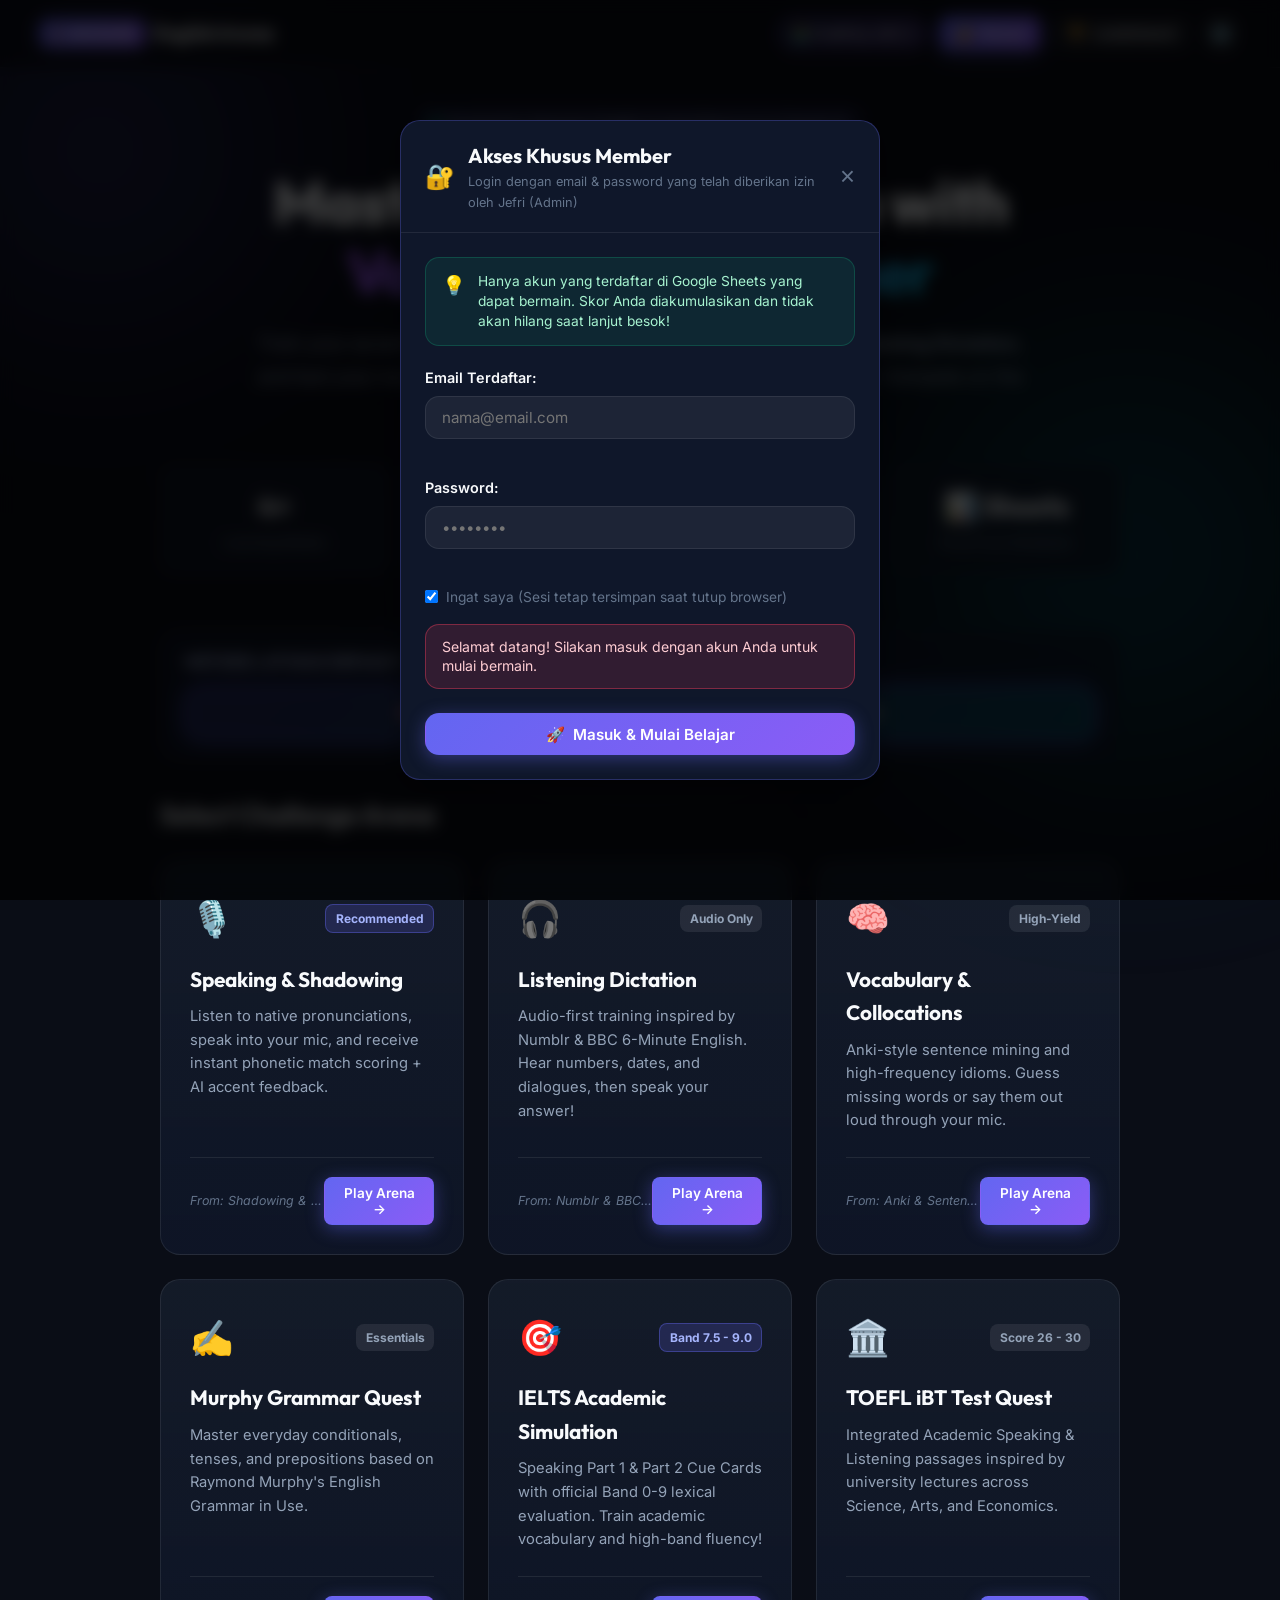
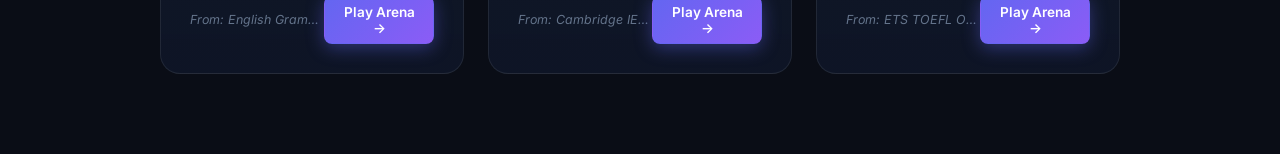
==== commit 03cd0a08: "feat: responsive UI across all devices, performance optimization, and robust SpeechService" ====
--- a/index.html
+++ b/index.html
@@ -2,7 +2,7 @@
 <html lang="en">
 <head>
   <meta charset="UTF-8">
-  <meta name="viewport" content="width=device-width, initial-scale=1.0">
+  <meta name="viewport" content="width=device-width, initial-scale=1.0, viewport-fit=cover">
   <meta name="description" content="Awesome English Arena - Interactive English Learning Game featuring Voice Shadowing with Mic, Listening Dictation, Grammar Quest, Gemini AI Teacher & Examiner, and Live Excel Leaderboard.">
   <meta name="keywords" content="English learning game, shadowing speaking, speech recognition mic, Gemini AI English teacher, Google Sheets leaderboard, awesome english">
   <meta name="author" content="Build With Jefri - Awesome English">
@@ -40,13 +40,14 @@
         </div>
         <!-- Member Login Button (shown when not logged in) -->
         <a href="https://jefri-orcin.vercel.app/" target="_blank" rel="noopener noreferrer" class="btn btn-credit-jefri" title="Kunjungi Portofolio Developer Jefri">
-          👨‍💻 Credit by Jefri ↗
+          <span class="credit-full">👨‍💻 Credit by Jefri ↗</span>
+          <span class="credit-short">👨‍💻 Jefri</span>
         </a>
         <button id="btn-login-nav" class="btn btn-primary btn-sm" title="Masuk dengan Email & Password">
-          <span class="btn-icon">🔐</span> Masuk
+          <span class="btn-icon">🔐</span> <span class="nav-btn-text">Masuk</span>
         </button>
         <button id="btn-leaderboard-nav" class="btn btn-secondary btn-sm" title="View Leaderboard & Memory">
-          <span class="btn-icon">🏆</span> Leaderboard & Memory
+          <span class="btn-icon">🏆</span> <span class="nav-btn-text">Leaderboard</span>
         </button>
         <button id="btn-settings-nav" class="btn btn-icon-only" title="Settings & Integrations" aria-label="Settings">
           ⚙️
--- a/styles.css
+++ b/styles.css
@@ -64,9 +64,20 @@
   padding: 0;
 }
 
+/* Fast Tap Response for All Touch Devices (Eliminates 300ms mobile touch delay) */
+button, a, input, select, textarea, .btn, .mode-card, .btn-option, .btn-mic, .user-pill {
+  touch-action: manipulation;
+}
+
+/* Content Visibility on inactive sections - Skips browser layout engine cost for hidden views */
+.view-section:not(.active) {
+  content-visibility: hidden;
+}
+
 html {
   font-size: 16px;
   scroll-behavior: smooth;
+  -webkit-text-size-adjust: 100%;
 }
 
 body {
@@ -80,14 +91,16 @@
   -webkit-font-smoothing: antialiased;
 }
 
-/* Ambient Background Lights */
+/* Ambient Background Lights - Hardware Accelerated */
 .bg-glow {
   position: fixed;
   border-radius: 50%;
-  filter: blur(120px);
+  filter: blur(100px);
   pointer-events: none;
   z-index: 0;
   opacity: 0.35;
+  transform: translateZ(0);
+  will-change: transform;
 }
 
 .bg-glow-1 {
@@ -1479,13 +1492,13 @@
 }
 
 /* --------------------------------------------------------------------------
-   COMPREHENSIVE RESPONSIVE DESIGN (PC, TABLET, MOBILE HP)
+   COMPREHENSIVE RESPONSIVE DESIGN (MOBILE, TABLET, DESKTOP, LANDSCAPE)
    -------------------------------------------------------------------------- */
 
 /* TABLET (Portrait & Landscape: 769px - 1024px) */
 @media (max-width: 1024px) {
   .main-layout {
-    padding: 2rem 1.2rem 4.5rem 1.2rem;
+    padding: 1.8rem 1.2rem 4rem 1.2rem;
   }
 
   .modes-grid {
@@ -1495,6 +1508,7 @@
 
   .stats-row {
     grid-template-columns: repeat(4, 1fr);
+    gap: 0.9rem;
   }
 
   .challenge-card {
@@ -1502,64 +1516,98 @@
   }
 
   .prompt-text {
-    font-size: 1.45rem;
-  }
-}
-
-/* MOBILE / HP (Max 768px) */
+    font-size: clamp(1.25rem, 3.2vw, 1.55rem);
+  }
+}
+
+/* MOBILE / HP (Max 768px) - ULTRA LIGHTWEIGHT & FAST */
 @media (max-width: 768px) {
+  /* Performance: Disable expensive GPU Gaussian blur on mobile */
+  .bg-glow {
+    filter: none !important;
+    opacity: 0.22 !important;
+    will-change: auto;
+    border-radius: 0;
+  }
+
+  .bg-glow-1 {
+    width: 100vw;
+    height: 320px;
+    top: 0;
+    left: 0;
+    background: radial-gradient(ellipse at 0% 0%, rgba(99, 102, 241, 0.45) 0%, transparent 70%);
+  }
+
+  .bg-glow-2 {
+    width: 100vw;
+    height: 320px;
+    bottom: 0;
+    right: 0;
+    background: radial-gradient(ellipse at 100% 100%, rgba(6, 182, 212, 0.35) 0%, transparent 70%);
+  }
+
+  .bg-glow-3 {
+    display: none;
+  }
+
   .navbar {
-    padding: 0.75rem 1rem;
+    padding: 0.65rem 0.9rem;
+    backdrop-filter: blur(8px);
+    -webkit-backdrop-filter: blur(8px);
+    background: rgba(10, 13, 22, 0.92);
   }
 
   .nav-container {
-    gap: 0.5rem;
+    gap: 0.4rem;
   }
 
   .logo-title {
-    font-size: 1.05rem;
+    font-size: 1rem;
   }
 
   .logo-badge {
     font-size: 0.65rem;
-    padding: 0.2rem 0.45rem;
+    padding: 0.18rem 0.45rem;
   }
 
   .nav-actions {
-    gap: 0.4rem;
+    gap: 0.35rem;
   }
 
   .nav-actions .btn {
-    padding: 0.45rem 0.75rem;
-    font-size: 0.82rem;
+    padding: 0.42rem 0.7rem;
+    font-size: 0.8rem;
+    min-height: 36px;
   }
 
   .main-layout {
-    padding: 1.2rem 0.9rem 4rem 0.9rem;
+    padding: 1.2rem 0.85rem 3.5rem 0.85rem;
   }
 
   .hero-headline {
-    font-size: 1.85rem;
-    margin-bottom: 1rem;
+    font-size: clamp(1.5rem, 5vw + 0.3rem, 2.2rem);
+    margin-bottom: 0.85rem;
+    line-height: 1.25;
   }
 
   .hero-subline {
-    font-size: 0.95rem;
-    margin-bottom: 1.8rem;
+    font-size: 0.92rem;
+    margin-bottom: 1.6rem;
+    line-height: 1.5;
   }
 
   .stats-row {
     grid-template-columns: repeat(2, 1fr);
-    gap: 0.75rem;
-    margin-bottom: 2.2rem;
+    gap: 0.65rem;
+    margin-bottom: 2rem;
   }
 
   .stat-card {
-    padding: 0.9rem 0.6rem;
+    padding: 0.85rem 0.6rem;
   }
 
   .stat-number {
-    font-size: 1.35rem;
+    font-size: 1.3rem;
   }
 
   .modes-grid {
@@ -1568,15 +1616,24 @@
   }
 
   .mode-card {
-    padding: 1.4rem;
+    padding: 1.3rem;
+  }
+
+  .mode-title {
+    font-size: 1.2rem;
+  }
+
+  .mode-desc {
+    font-size: 0.88rem;
+    line-height: 1.45;
   }
 
   /* HUD on Mobile */
   .game-hud {
-    padding: 0.7rem 0.9rem;
+    padding: 0.65rem 0.85rem;
     flex-direction: column;
     align-items: stretch;
-    gap: 0.7rem;
+    gap: 0.65rem;
   }
 
   .hud-left {
@@ -1587,34 +1644,49 @@
     justify-content: space-around;
     padding-top: 0.4rem;
     border-top: 1px solid var(--border-glass);
+    gap: 0.6rem;
+  }
+
+  .hud-stat-item {
+    font-size: 0.82rem;
   }
 
   .challenge-card {
-    padding: 1.3rem 1rem;
+    padding: 1.2rem 0.9rem;
+    border-radius: var(--radius-md);
   }
 
   .prompt-box {
-    padding: 1rem;
-    margin-bottom: 1.2rem;
+    padding: 0.95rem 0.85rem;
+    margin-bottom: 1.1rem;
   }
 
   .prompt-text {
-    font-size: 1.22rem;
+    font-size: clamp(1.15rem, 3.8vw, 1.4rem);
+    line-height: 1.35;
   }
 
   .prompt-phonetic {
-    font-size: 0.85rem;
+    font-size: 0.84rem;
+    margin-top: 0.4rem;
+    word-break: break-word;
+  }
+
+  .prompt-translation {
+    font-size: 0.86rem;
+    margin-top: 0.45rem;
   }
 
   .audio-controls {
     flex-direction: column;
     align-items: stretch;
-    gap: 0.8rem;
+    gap: 0.75rem;
   }
 
   .btn-audio {
     width: 100%;
     justify-content: center;
+    min-height: 42px;
   }
 
   .accent-selector {
@@ -1625,23 +1697,29 @@
   .accent-selector select {
     flex-grow: 1;
     max-width: 180px;
+    min-height: 38px;
   }
 
   /* Mic Button Touch Friendly for HP */
   .btn-mic {
-    width: 76px;
-    height: 76px;
+    width: 74px;
+    height: 74px;
     touch-action: manipulation;
   }
 
   .mic-ripple {
-    width: 76px;
-    height: 76px;
+    width: 74px;
+    height: 74px;
   }
 
   @keyframes ripple {
-    0% { width: 76px; height: 76px; opacity: 0.8; }
-    100% { width: 140px; height: 140px; opacity: 0; }
+    0% { width: 74px; height: 74px; opacity: 0.8; }
+    100% { width: 130px; height: 130px; opacity: 0; }
+  }
+
+  .transcript-box {
+    padding: 0.8rem;
+    font-size: 0.88rem;
   }
 
   .alternative-input-row {
@@ -1649,38 +1727,83 @@
     gap: 0.6rem;
   }
 
+  .alternative-input-row .form-control {
+    min-height: 42px;
+  }
+
+  .alternative-input-row .btn {
+    width: 100%;
+    min-height: 42px;
+  }
+
   .options-grid {
     grid-template-columns: 1fr;
     gap: 0.7rem;
   }
 
   .btn-option {
-    padding: 0.85rem;
-    font-size: 0.9rem;
+    padding: 0.85rem 1rem;
+    font-size: 0.92rem;
+    min-height: 48px;
+    text-align: left;
+    justify-content: flex-start;
   }
 
   /* Evaluation on Mobile */
   .evaluation-panel {
-    padding: 1.2rem 1rem;
+    padding: 1.1rem 0.9rem;
+    margin-top: 1.3rem;
   }
 
   .evaluation-header {
     flex-direction: column;
     align-items: flex-start;
+    gap: 0.4rem;
+  }
+
+  .comparison-row {
+    padding: 0.85rem;
+    gap: 0.6rem;
+  }
+
+  .comp-item {
+    flex-direction: column;
+    gap: 0.2rem;
+  }
+
+  .comp-label {
+    min-width: unset;
+    font-size: 0.8rem;
+  }
+
+  .comp-val {
+    font-size: 0.9rem;
+  }
+
+  .ai-comment-card {
+    padding: 0.9rem;
   }
 
   /* Result screen on Mobile */
   .result-card {
-    padding: 1.5rem 1rem;
+    padding: 1.4rem 0.9rem;
   }
 
   .result-title {
-    font-size: 1.7rem;
+    font-size: 1.6rem;
   }
 
   .result-metrics-grid {
     grid-template-columns: repeat(2, 1fr);
-    gap: 0.7rem;
+    gap: 0.65rem;
+  }
+
+  .metric-card {
+    padding: 0.9rem 0.6rem;
+  }
+
+  .metric-value {
+    font-size: 1.35rem;
   }
 
   .submit-input-row {
@@ -1694,6 +1817,7 @@
   .canvas-actions .btn {
     width: 100%;
     justify-content: center;
+    min-height: 42px;
   }
 
   .result-action-buttons {
@@ -1703,21 +1827,23 @@
 
   .result-action-buttons .btn {
     width: 100%;
+    min-height: 44px;
   }
 
   /* Modals on Mobile */
   .modal-card {
     max-width: 95vw;
-    max-height: 90vh;
+    max-height: 88vh;
     border-radius: var(--radius-md);
   }
 
   .modal-header {
-    padding: 1rem;
+    padding: 0.9rem 1rem;
   }
 
   .modal-body {
-    padding: 1rem;
+    padding: 0.9rem;
+    -webkit-overflow-scrolling: touch;
   }
 
   .leaderboard-table {
@@ -1726,23 +1852,122 @@
 
   .leaderboard-table th, 
   .leaderboard-table td {
-    padding: 0.55rem 0.45rem;
-  }
-}
-
-/* SMALL PHONE (Max 380px) */
+    padding: 0.55rem 0.4rem;
+  }
+}
+
+/* NAVBAR RESPONSIVE COLLAPSE (<= 640px) */
+@media (max-width: 640px) {
+  .credit-full { display: none; }
+  .credit-short { display: inline; }
+}
+
+@media (max-width: 520px) {
+  .nav-btn-text {
+    display: none;
+  }
+
+  .btn-credit-jefri {
+    padding: 0.35rem 0.6rem;
+    font-size: 0.76rem;
+  }
+
+  .nav-actions .btn {
+    padding: 0.38rem 0.6rem;
+    font-size: 0.85rem;
+  }
+
+  .logo-title {
+    font-size: 0.95rem;
+  }
+}
+
+/* EXTRA SMALL PHONE (<= 380px, e.g. iPhone SE, Fold outer) */
 @media (max-width: 380px) {
+  .navbar {
+    padding: 0.5rem 0.65rem;
+  }
+
+  .logo-badge {
+    display: none;
+  }
+
   .hero-headline {
-    font-size: 1.6rem;
+    font-size: 1.45rem;
   }
 
   .stats-row {
     grid-template-columns: 1fr;
+    gap: 0.5rem;
   }
 
   .btn-mic {
-    width: 68px;
-    height: 68px;
+    width: 66px;
+    height: 66px;
+  }
+
+  .result-metrics-grid {
+    grid-template-columns: 1fr;
+  }
+}
+
+/* MOBILE LANDSCAPE ORIENTATION (Short Height Screens) */
+@media (max-height: 520px) and (orientation: landscape) {
+  .navbar {
+    padding: 0.4rem 1rem;
+  }
+
+  .main-layout {
+    padding: 0.9rem 0.8rem 2rem 0.8rem;
+  }
+
+  .hero-headline {
+    font-size: 1.35rem;
+    margin-bottom: 0.4rem;
+  }
+
+  .hero-subline {
+    font-size: 0.84rem;
+    margin-bottom: 0.85rem;
+  }
+
+  .stats-row {
+    margin-bottom: 0.9rem;
+    grid-template-columns: repeat(4, 1fr);
+  }
+
+  .stat-card {
+    padding: 0.5rem;
+  }
+
+  .stat-number {
+    font-size: 1.1rem;
+  }
+
+  .prompt-box {
+    padding: 0.65rem 0.85rem;
+    margin-bottom: 0.8rem;
+  }
+
+  .prompt-text {
+    font-size: 1.1rem;
+  }
+
+  .btn-mic {
+    width: 60px;
+    height: 60px;
+  }
+
+  .mic-wrapper {
+    margin-bottom: 0.5rem;
+  }
+
+  .modal-card {
+    max-height: 94vh;
+  }
+
+  .modal-body {
+    padding: 0.8rem;
   }
 }
 
@@ -2015,6 +2240,7 @@
   align-items: center;
   gap: 0.35rem;
   transition: all var(--trans-fast);
+  white-space: nowrap;
 }
 .btn-credit-jefri:hover {
   background: linear-gradient(135deg, #6366f1, #8b5cf6);
@@ -2023,3 +2249,10 @@
   box-shadow: 0 0 15px rgba(139, 92, 246, 0.5);
   transform: translateY(-1px);
 }
+
+.credit-short {
+  display: none;
+}
+.credit-full {
+  display: inline;
+}
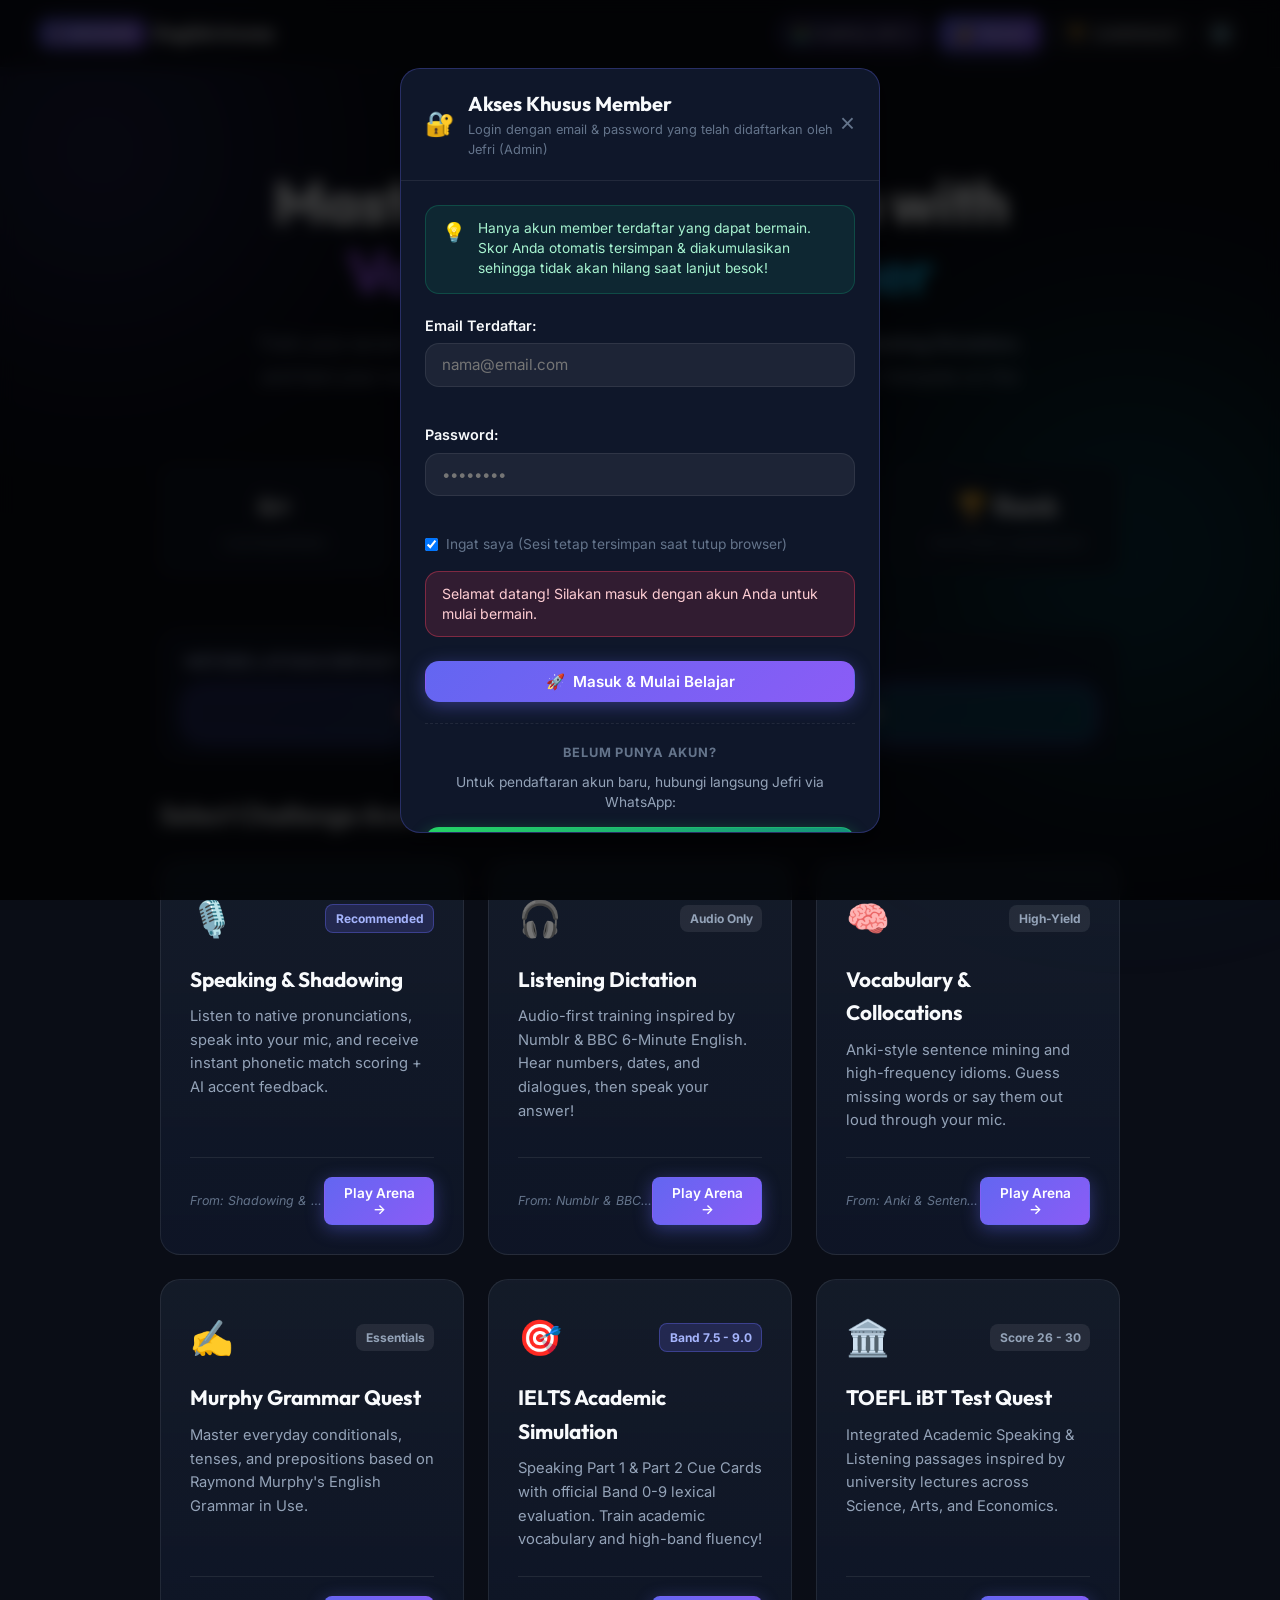
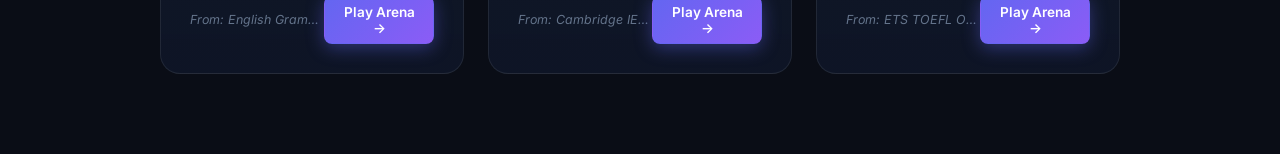
==== commit 15c56e56: "feat: remove Google Sheets and Gemini branding; add WhatsApp registration button for Jefri" ====
--- a/index.html
+++ b/index.html
@@ -3,8 +3,8 @@
 <head>
   <meta charset="UTF-8">
   <meta name="viewport" content="width=device-width, initial-scale=1.0, viewport-fit=cover">
-  <meta name="description" content="Awesome English Arena - Interactive English Learning Game featuring Voice Shadowing with Mic, Listening Dictation, Grammar Quest, Gemini AI Teacher & Examiner, and Live Excel Leaderboard.">
-  <meta name="keywords" content="English learning game, shadowing speaking, speech recognition mic, Gemini AI English teacher, Google Sheets leaderboard, awesome english">
+  <meta name="description" content="Awesome English Arena - Interactive English Learning Game featuring Voice Shadowing with Mic, Listening Dictation, Grammar Quest, Smart AI Teacher & Examiner, and Live Global Leaderboard.">
+  <meta name="keywords" content="English learning game, shadowing speaking, speech recognition mic, AI English teacher, cloud leaderboard, awesome english">
   <meta name="author" content="Build With Jefri - Awesome English">
   <title>Awesome English Arena | Voice Shadowing & AI English Challenge</title>
   
@@ -63,13 +63,13 @@
     <section id="landing-view" class="view-section active">
       <div class="hero-content">
         <div class="pill-badge">
-          <span class="pill-dot"></span> Powered by Awesome English Curated Resources & Gemini AI
+          <span class="pill-dot"></span> Powered by Awesome English Curated Resources & Smart AI
         </div>
         <h1 class="hero-headline">
           Master Spoken English with <span class="gradient-text">Voice Mic & AI Teacher</span>
         </h1>
         <p class="hero-subline">
-          Train your accent through real-time <strong>Speech Shadowing</strong>, conquer <strong>Listening Dictation</strong>, and test your vocabulary with live feedback from <strong>Gemini AI Examiner</strong>. Compete on the global <strong>Google Sheets / Excel Leaderboard</strong>!
+          Train your accent through real-time <strong>Speech Shadowing</strong>, conquer <strong>Listening Dictation</strong>, and test your vocabulary with live feedback from <strong>Smart AI Examiner</strong>. Compete on the global <strong>Live Cloud Leaderboard</strong>!
         </p>
 
         <!-- Quick Stats Banner -->
@@ -87,8 +87,8 @@
             <span class="stat-label">Teacher & Examiner</span>
           </div>
           <div class="stat-card">
-            <span class="stat-number">📊 Sheets</span>
-            <span class="stat-label">Excel Live Database</span>
+            <span class="stat-number">🏆 Rank</span>
+            <span class="stat-label">Live Cloud Leaderboard</span>
           </div>
         </div>
 
@@ -319,7 +319,7 @@
             <!-- AI Teacher & Examiner Comments -->
             <div class="ai-comment-card" id="ai-comment-card">
               <div class="ai-card-title">
-                <span class="ai-sparkle">✨</span> Gemini AI Teacher Feedback:
+                <span class="ai-sparkle">✨</span> Smart AI Teacher Feedback:
               </div>
               <div class="ai-card-body" id="ai-feedback-text">
                 Analyzing your response...
@@ -380,8 +380,8 @@
 
         <!-- Submit to Leaderboard Form -->
         <div class="leaderboard-submit-box">
-          <h3 class="submit-box-title">Sinkronisasi ke Live Google Sheets</h3>
-          <p class="submit-box-desc">Skor tersimpan ke sheet <strong>Users</strong> (total akumulasi), <strong>Leaderboard</strong> (peringkat sesi), dan <strong>Memory</strong>.</p>
+          <h3 class="submit-box-title">Sinkronisasi ke Cloud Leaderboard</h3>
+          <p class="submit-box-desc">Skor tersimpan ke profil akumulasi, <strong>Leaderboard</strong> peringkat sesi, dan <strong>Memory Belajar</strong>.</p>
           <div class="submit-input-row">
             <input type="text" id="player-name-input" class="form-control" placeholder="Nama / Nickname Anda" maxlength="30" required>
             <button id="btn-submit-leaderboard" class="btn btn-primary">
@@ -410,7 +410,7 @@
           <span class="modal-icon">🔐</span>
           <div>
             <h3 class="modal-title">Akses Khusus Member</h3>
-            <p class="modal-subtitle">Login dengan email & password yang telah diberikan izin oleh Jefri (Admin)</p>
+            <p class="modal-subtitle">Login dengan email & password yang telah didaftarkan oleh Jefri (Admin)</p>
           </div>
         </div>
         <button class="btn-close-modal" id="btn-close-auth" aria-label="Close">&times;</button>
@@ -418,7 +418,7 @@
       <div class="modal-body">
         <div class="auth-info-banner">
           <span class="info-icon">💡</span>
-          <span>Hanya akun yang terdaftar di Google Sheets yang dapat bermain. Skor Anda diakumulasikan dan tidak akan hilang saat lanjut besok!</span>
+          <span>Hanya akun member terdaftar yang dapat bermain. Skor Anda otomatis tersimpan & diakumulasikan sehingga tidak akan hilang saat lanjut besok!</span>
         </div>
 
         <form id="auth-form" class="auth-form">
@@ -447,7 +447,18 @@
           </div>
         </form>
 
-        </div>
+        <!-- Registrasi / Kontak WhatsApp Jefri -->
+        <div class="auth-register-box">
+          <div class="register-divider">
+            <span>Belum Punya Akun?</span>
+          </div>
+          <p class="register-note">Untuk pendaftaran akun baru, hubungi langsung Jefri via WhatsApp:</p>
+          <a href="https://wa.me/6282354506569?text=Halo%20Jefri,%20saya%20ingin%20mendaftar%20akun%20member%20Awesome%20English%20Arena" target="_blank" rel="noopener noreferrer" class="btn btn-wa-register">
+            <span class="btn-icon">💬</span> Hubungi Jefri (WA: 082354506569)
+          </a>
+        </div>
+
+      </div>
     </div>
   </div>
 
@@ -458,8 +469,8 @@
         <div class="modal-title-row">
           <span class="modal-icon">🏆</span>
           <div>
-            <h3 class="modal-title">Live Spreadsheet Database & Memory</h3>
-            <p class="modal-subtitle">Database synced with Google Sheets & Microsoft Excel (.xlsx)</p>
+            <h3 class="modal-title">Live Cloud Leaderboard & Memory</h3>
+            <p class="modal-subtitle">Peringkat global dan rekap rekaman latihan siswa secara real-time</p>
           </div>
         </div>
         <button class="btn-close-modal" id="btn-close-leaderboard" aria-label="Close">&times;</button>
@@ -468,14 +479,14 @@
         <!-- Tab Navigation -->
         <div class="modal-tabs">
           <button type="button" class="modal-tab-btn active" id="tab-leaderboard-btn">🏆 Top Leaderboard</button>
-          <button type="button" class="modal-tab-btn" id="tab-memory-btn">🧠 Memory Belajar (Google Sheets)</button>
+          <button type="button" class="modal-tab-btn" id="tab-memory-btn">🧠 Memory Belajar</button>
         </div>
 
         <div class="leaderboard-toolbar">
           <button id="btn-refresh-leaderboard" class="btn btn-secondary btn-sm">
             🔄 Refresh Data
           </button>
-          <span class="sync-indicator" id="leaderboard-sync-status">Connected to Sheets Database</span>
+          <span class="sync-indicator" id="leaderboard-sync-status">Connected to Cloud Database</span>
         </div>
         
         <!-- Table 1: Leaderboard Rankings -->
@@ -514,7 +525,7 @@
             </thead>
             <tbody id="memory-tbody">
               <tr>
-                <td colspan="6" class="loading-row">Loading learning memory from Google Sheets...</td>
+                <td colspan="6" class="loading-row">Loading learning memory from Cloud Database...</td>
               </tr>
             </tbody>
           </table>
@@ -531,7 +542,7 @@
           <span class="modal-icon">⚙️</span>
           <div>
             <h3 class="modal-title">Configuration & Integrations</h3>
-            <p class="modal-subtitle">Setup Google Apps Script URL & Gemini AI Free API Key</p>
+            <p class="modal-subtitle">Setup Database Webhook & AI Engine API</p>
           </div>
         </div>
         <button class="btn-close-modal" id="btn-close-settings" aria-label="Close">&times;</button>
@@ -541,22 +552,22 @@
           <!-- Apps Script URL -->
           <div class="form-group">
             <label for="cfg-appscript-url" class="form-label">
-              Google Apps Script Web App URL (Database & Memory):
+              Cloud Database API Webhook URL:
             </label>
             <input type="url" id="cfg-appscript-url" class="form-control" placeholder="https://script.google.com/macros/s/.../exec">
             <small class="form-hint">
-              Follow setup instructions in <code>game/appscript/README.md</code> to deploy your free Google Sheets backend. If left empty, local mock database is used.
+              Endpoint cloud database leaderboard & memory. Jika dikosongkan, local mock database akan digunakan.
             </small>
           </div>
 
-          <!-- Gemini API Key -->
+          <!-- AI Key -->
           <div class="form-group">
             <label for="cfg-gemini-key" class="form-label">
-              Google Gemini API Free Key (Optional In-Game AI Teacher & Examiner):
+              AI Engine API Key (Opsional untuk AI Teacher & Examiner):
             </label>
             <input type="password" id="cfg-gemini-key" class="form-control" placeholder="AIzaSy...">
             <small class="form-hint">
-              Optional: Uses model <code>gemini-3-flash-preview</code>. If left empty, offline phonetic matcher and your private Gemini Canvas memory workflow run 100% free!
+              Opsional: Jika dikosongkan, engine pengenal & penilai fonetik lokal bawaan tetap berjalan 100% gratis!
             </small>
           </div>
 
--- a/styles.css
+++ b/styles.css
@@ -2112,6 +2112,62 @@
   justify-content: center;
 }
 
+/* Auth WhatsApp Registration Section */
+.auth-register-box {
+  margin-top: 1.3rem;
+  padding-top: 1.2rem;
+  border-top: 1px dashed var(--border-glass);
+  text-align: center;
+}
+
+.register-divider {
+  display: flex;
+  align-items: center;
+  justify-content: center;
+  margin-bottom: 0.6rem;
+}
+
+.register-divider span {
+  font-size: 0.8rem;
+  font-weight: 700;
+  color: var(--text-muted);
+  text-transform: uppercase;
+  letter-spacing: 0.06em;
+}
+
+.register-note {
+  font-size: 0.86rem;
+  color: var(--text-secondary);
+  margin-bottom: 0.85rem;
+  line-height: 1.45;
+}
+
+.btn-wa-register {
+  width: 100%;
+  background: linear-gradient(135deg, #25D366, #128C7E);
+  color: #ffffff !important;
+  border: 1px solid rgba(37, 211, 102, 0.5);
+  font-weight: 700;
+  font-size: 0.92rem;
+  padding: 0.75rem 1rem;
+  border-radius: var(--radius-md);
+  box-shadow: 0 4px 16px rgba(37, 211, 102, 0.35);
+  text-decoration: none;
+  display: inline-flex;
+  align-items: center;
+  justify-content: center;
+  gap: 0.6rem;
+  transition: all var(--trans-normal);
+  cursor: pointer;
+}
+
+.btn-wa-register:hover {
+  background: linear-gradient(135deg, #2bf075, #15a594);
+  box-shadow: 0 6px 22px rgba(37, 211, 102, 0.55);
+  transform: translateY(-2px);
+  color: #ffffff !important;
+}
+
 /* Auth Demo Badges */
 .auth-hints {
   margin-top: 1.5rem;
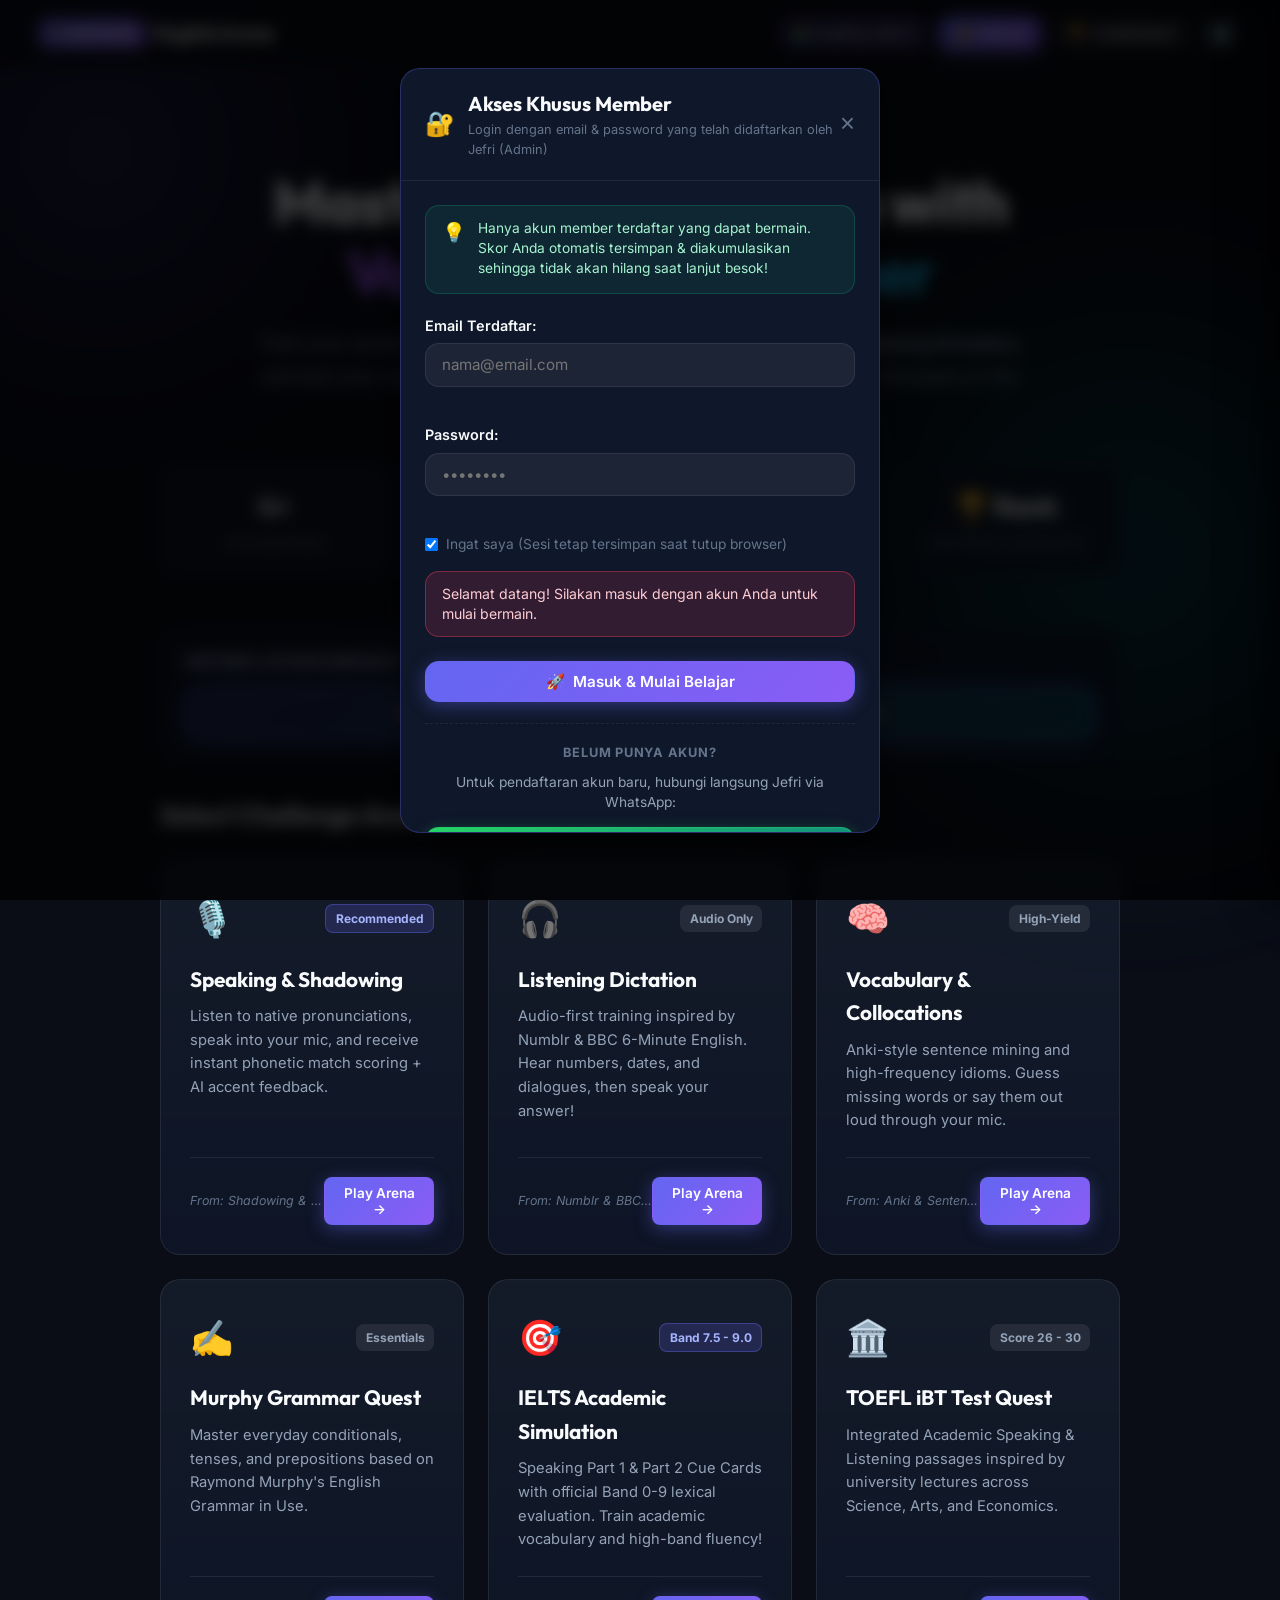
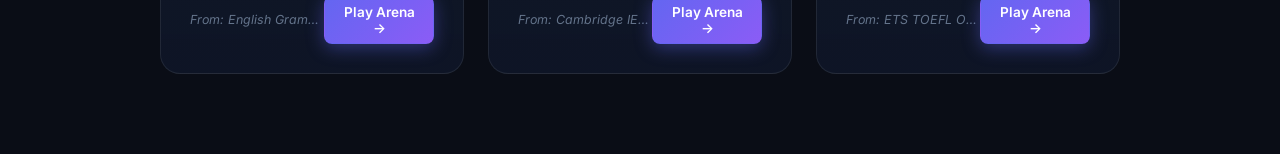
==== commit b7a00308: "feat: add responsive hamburger menu and offcanvas drawer for mobile devices" ====
--- a/index.html
+++ b/index.html
@@ -29,7 +29,9 @@
         <span class="logo-badge">⚡ AWESOME</span>
         <span class="logo-title">English Arena</span>
       </div>
-      <div class="nav-actions">
+
+      <!-- Desktop Nav Actions (Desktop & Tablet Wide) -->
+      <div class="nav-actions desktop-nav-actions">
         <!-- Logged-in User Profile Badge -->
         <div id="nav-user-profile" class="user-pill hidden">
           <span class="user-avatar" id="nav-user-avatar">👤</span>
@@ -40,8 +42,7 @@
         </div>
         <!-- Member Login Button (shown when not logged in) -->
         <a href="https://jefri-orcin.vercel.app/" target="_blank" rel="noopener noreferrer" class="btn btn-credit-jefri" title="Kunjungi Portofolio Developer Jefri">
-          <span class="credit-full">👨‍💻 Credit by Jefri ↗</span>
-          <span class="credit-short">👨‍💻 Jefri</span>
+          👨‍💻 Credit by Jefri ↗
         </a>
         <button id="btn-login-nav" class="btn btn-primary btn-sm" title="Masuk dengan Email & Password">
           <span class="btn-icon">🔐</span> <span class="nav-btn-text">Masuk</span>
@@ -53,8 +54,89 @@
           ⚙️
         </button>
       </div>
+
+      <!-- Mobile Right Controls (Hamburger & Quick Score Badge) -->
+      <div class="mobile-nav-controls">
+        <div id="mobile-quick-score" class="mobile-user-chip hidden">
+          <span class="mobile-user-avatar">👤</span>
+          <span id="mobile-user-pts">0 PTS</span>
+        </div>
+        <button class="btn-hamburger" id="btn-hamburger" aria-label="Buka Menu Navigasi" title="Menu">
+          <span class="hamburger-line"></span>
+          <span class="hamburger-line"></span>
+          <span class="hamburger-line"></span>
+        </button>
+      </div>
     </div>
   </header>
+
+  <!-- MOBILE SLIDE-OUT DRAWER & OVERLAY -->
+  <div class="drawer-overlay hidden" id="drawer-overlay"></div>
+  <aside class="mobile-drawer" id="mobile-drawer" aria-label="Mobile Navigation Drawer">
+    <div class="drawer-header">
+      <div class="drawer-brand">
+        <span class="logo-badge">⚡ AWESOME</span>
+        <span class="drawer-title">English Arena</span>
+      </div>
+      <button class="btn-close-drawer" id="btn-close-drawer" aria-label="Tutup Menu">&times;</button>
+    </div>
+
+    <div class="drawer-body">
+      <!-- User Profile Card in Drawer -->
+      <div class="drawer-profile-box">
+        <div class="drawer-profile-top">
+          <div class="drawer-profile-avatar">👤</div>
+          <div class="drawer-profile-meta">
+            <div class="drawer-profile-name" id="drawer-user-name">Tamu (Belum Masuk)</div>
+            <div class="drawer-profile-badges" id="drawer-badges-row">
+              <span class="drawer-score-pill" id="drawer-user-score">⭐ 0 PTS</span>
+              <span class="drawer-lvl-pill" id="drawer-user-level">Lvl 1</span>
+            </div>
+          </div>
+        </div>
+        <button id="btn-drawer-login" class="btn btn-primary btn-block btn-drawer-action">
+          <span class="btn-icon">🔐</span> Masuk Akun Member
+        </button>
+        <button id="btn-drawer-logout" class="btn btn-danger-outline btn-block btn-drawer-action hidden">
+          🚪 Keluar dari Akun
+        </button>
+      </div>
+
+      <!-- Navigation Menu List -->
+      <nav class="drawer-nav-menu">
+        <button class="drawer-menu-btn" id="btn-drawer-leaderboard">
+          <span class="drawer-menu-icon">🏆</span>
+          <span class="drawer-menu-text">Leaderboard & Memory</span>
+          <span class="drawer-menu-arrow">→</span>
+        </button>
+
+        <button class="drawer-menu-btn" id="btn-drawer-settings">
+          <span class="drawer-menu-icon">⚙️</span>
+          <span class="drawer-menu-text">Pengaturan & Audio</span>
+          <span class="drawer-menu-arrow">→</span>
+        </button>
+
+        <a href="https://jefri-orcin.vercel.app/" target="_blank" rel="noopener noreferrer" class="drawer-menu-btn drawer-credit-btn">
+          <span class="drawer-menu-icon">👨‍💻</span>
+          <span class="drawer-menu-text">Portofolio Jefri (Developer)</span>
+          <span class="drawer-menu-arrow">↗</span>
+        </a>
+      </nav>
+
+      <!-- WhatsApp Registration Banner -->
+      <div class="drawer-wa-card">
+        <div class="drawer-wa-heading">💬 Hubungi Admin / Pendaftaran</div>
+        <p class="drawer-wa-sub">Mau daftar akun member baru atau tanya materi bahasa Inggris?</p>
+        <a href="https://wa.me/6282354506569?text=Halo%20Jefri,%20saya%20ingin%20mendaftar%20akun%20member%20Awesome%20English%20Arena" target="_blank" rel="noopener noreferrer" class="btn btn-wa-drawer">
+          <span class="btn-icon">💬</span> WhatsApp Jefri (082354506569)
+        </a>
+      </div>
+    </div>
+
+    <div class="drawer-footer">
+      <span>Awesome English Arena • Mobile Responsive</span>
+    </div>
+  </aside>
 
   <!-- Main Content Wrapper -->
   <main class="main-layout">
--- a/styles.css
+++ b/styles.css
@@ -183,6 +183,348 @@
   display: flex;
   align-items: center;
   gap: 0.75rem;
+}
+
+.mobile-nav-controls {
+  display: none;
+}
+
+/* --------------------------------------------------------------------------
+   MOBILE SLIDE-OUT DRAWER & HAMBURGER
+   -------------------------------------------------------------------------- */
+.drawer-overlay {
+  position: fixed;
+  inset: 0;
+  background: rgba(0, 0, 0, 0.75);
+  backdrop-filter: blur(8px);
+  -webkit-backdrop-filter: blur(8px);
+  z-index: 1000;
+  transition: opacity var(--trans-normal);
+}
+
+.mobile-drawer {
+  position: fixed;
+  top: 0;
+  right: 0;
+  bottom: 0;
+  width: 320px;
+  max-width: 86vw;
+  background: rgba(12, 16, 28, 0.98);
+  border-left: 1px solid var(--border-glass);
+  z-index: 1001;
+  display: flex;
+  flex-direction: column;
+  box-shadow: -10px 0 40px rgba(0, 0, 0, 0.7);
+  transform: translateX(100%);
+  transition: transform 0.3s cubic-bezier(0.16, 1, 0.3, 1);
+}
+
+.mobile-drawer.open {
+  transform: translateX(0);
+}
+
+.drawer-header {
+  display: flex;
+  align-items: center;
+  justify-content: space-between;
+  padding: 1rem 1.2rem;
+  border-bottom: 1px solid var(--border-glass);
+}
+
+.drawer-brand {
+  display: flex;
+  align-items: center;
+  gap: 0.5rem;
+}
+
+.drawer-title {
+  font-family: var(--font-heading);
+  font-size: 1.05rem;
+  font-weight: 700;
+  color: var(--text-primary);
+}
+
+.btn-close-drawer {
+  background: rgba(255, 255, 255, 0.06);
+  border: 1px solid var(--border-glass);
+  color: var(--text-secondary);
+  font-size: 1.4rem;
+  width: 36px;
+  height: 36px;
+  border-radius: var(--radius-sm);
+  display: flex;
+  align-items: center;
+  justify-content: center;
+  cursor: pointer;
+  transition: all var(--trans-fast);
+  line-height: 1;
+}
+
+.btn-close-drawer:hover, .btn-close-drawer:active {
+  background: rgba(244, 63, 94, 0.2);
+  color: #fff;
+  border-color: var(--accent-rose);
+}
+
+.drawer-body {
+  flex: 1;
+  overflow-y: auto;
+  -webkit-overflow-scrolling: touch;
+  padding: 1.2rem 1.1rem;
+  display: flex;
+  flex-direction: column;
+  gap: 1.25rem;
+}
+
+/* Profile Box in Drawer */
+.drawer-profile-box {
+  background: linear-gradient(135deg, rgba(30, 41, 59, 0.75) 0%, rgba(15, 23, 42, 0.9) 100%);
+  border: 1px solid rgba(99, 102, 241, 0.3);
+  border-radius: var(--radius-md);
+  padding: 1rem;
+  display: flex;
+  flex-direction: column;
+  gap: 0.85rem;
+}
+
+.drawer-profile-top {
+  display: flex;
+  align-items: center;
+  gap: 0.75rem;
+}
+
+.drawer-profile-avatar {
+  width: 44px;
+  height: 44px;
+  border-radius: 50%;
+  background: rgba(99, 102, 241, 0.25);
+  border: 1px solid var(--primary);
+  display: flex;
+  align-items: center;
+  justify-content: center;
+  font-size: 1.3rem;
+  flex-shrink: 0;
+}
+
+.drawer-profile-meta {
+  flex: 1;
+  min-width: 0;
+}
+
+.drawer-profile-name {
+  font-weight: 700;
+  font-size: 0.95rem;
+  color: var(--text-primary);
+  white-space: nowrap;
+  overflow: hidden;
+  text-overflow: ellipsis;
+}
+
+.drawer-profile-badges {
+  display: flex;
+  align-items: center;
+  gap: 0.4rem;
+  margin-top: 0.25rem;
+}
+
+.drawer-score-pill {
+  background: rgba(245, 158, 11, 0.15);
+  color: #fbbf24;
+  border: 1px solid rgba(245, 158, 11, 0.3);
+  font-size: 0.76rem;
+  font-weight: 700;
+  padding: 0.15rem 0.5rem;
+  border-radius: var(--radius-full);
+}
+
+.drawer-lvl-pill {
+  background: rgba(16, 185, 129, 0.15);
+  color: #34d399;
+  border: 1px solid rgba(16, 185, 129, 0.3);
+  font-size: 0.76rem;
+  font-weight: 700;
+  padding: 0.15rem 0.5rem;
+  border-radius: var(--radius-full);
+}
+
+.btn-drawer-action {
+  font-size: 0.88rem;
+  padding: 0.65rem;
+}
+
+.btn-danger-outline {
+  background: rgba(244, 63, 94, 0.15);
+  border: 1px solid rgba(244, 63, 94, 0.4);
+  color: #fecdd3;
+  border-radius: var(--radius-md);
+  cursor: pointer;
+  font-weight: 600;
+  transition: all var(--trans-fast);
+  display: flex;
+  align-items: center;
+  justify-content: center;
+}
+
+.btn-danger-outline:hover {
+  background: rgba(244, 63, 94, 0.3);
+  color: #fff;
+  border-color: #f43f5e;
+}
+
+/* Nav items inside Drawer */
+.drawer-nav-menu {
+  display: flex;
+  flex-direction: column;
+  gap: 0.5rem;
+}
+
+.drawer-menu-btn {
+  width: 100%;
+  display: flex;
+  align-items: center;
+  gap: 0.75rem;
+  background: rgba(255, 255, 255, 0.04);
+  border: 1px solid var(--border-glass);
+  border-radius: var(--radius-md);
+  padding: 0.8rem 1rem;
+  color: var(--text-primary);
+  font-size: 0.92rem;
+  font-weight: 600;
+  cursor: pointer;
+  text-decoration: none;
+  transition: all var(--trans-fast);
+  touch-action: manipulation;
+}
+
+.drawer-menu-btn:hover, .drawer-menu-btn:active {
+  background: rgba(99, 102, 241, 0.15);
+  border-color: var(--primary);
+  color: #fff;
+  transform: translateX(4px);
+}
+
+.drawer-menu-icon {
+  font-size: 1.15rem;
+  flex-shrink: 0;
+}
+
+.drawer-menu-text {
+  flex: 1;
+  text-align: left;
+}
+
+.drawer-menu-arrow {
+  color: var(--text-muted);
+  font-size: 0.9rem;
+}
+
+.drawer-credit-btn {
+  background: linear-gradient(135deg, rgba(99, 102, 241, 0.15), rgba(139, 92, 246, 0.2));
+  border-color: rgba(139, 92, 246, 0.35);
+}
+
+/* Drawer WhatsApp Card */
+.drawer-wa-card {
+  background: rgba(37, 211, 102, 0.08);
+  border: 1px solid rgba(37, 211, 102, 0.25);
+  border-radius: var(--radius-md);
+  padding: 1rem;
+  text-align: center;
+  margin-top: auto;
+}
+
+.drawer-wa-heading {
+  font-size: 0.84rem;
+  font-weight: 700;
+  color: #34d399;
+  margin-bottom: 0.3rem;
+}
+
+.drawer-wa-sub {
+  font-size: 0.78rem;
+  color: var(--text-secondary);
+  margin-bottom: 0.75rem;
+  line-height: 1.4;
+}
+
+.btn-wa-drawer {
+  width: 100%;
+  background: linear-gradient(135deg, #25D366, #128C7E);
+  color: #fff !important;
+  font-weight: 700;
+  font-size: 0.85rem;
+  padding: 0.6rem 0.8rem;
+  border-radius: var(--radius-md);
+  text-decoration: none;
+  display: inline-flex;
+  align-items: center;
+  justify-content: center;
+  gap: 0.5rem;
+  box-shadow: 0 4px 12px rgba(37, 211, 102, 0.3);
+  transition: all var(--trans-fast);
+  touch-action: manipulation;
+}
+
+.btn-wa-drawer:hover {
+  background: linear-gradient(135deg, #2bf075, #15a594);
+  transform: translateY(-1px);
+}
+
+.drawer-footer {
+  padding: 0.75rem 1rem;
+  border-top: 1px solid var(--border-glass);
+  font-size: 0.72rem;
+  color: var(--text-muted);
+  text-align: center;
+}
+
+/* Hamburger Button */
+.btn-hamburger {
+  width: 40px;
+  height: 40px;
+  background: rgba(255, 255, 255, 0.06);
+  border: 1px solid var(--border-glass);
+  border-radius: var(--radius-md);
+  display: flex;
+  flex-direction: column;
+  justify-content: center;
+  align-items: center;
+  gap: 5px;
+  cursor: pointer;
+  transition: all var(--trans-fast);
+  padding: 0;
+  touch-action: manipulation;
+}
+
+.btn-hamburger:hover, .btn-hamburger:active {
+  background: rgba(99, 102, 241, 0.2);
+  border-color: var(--primary);
+  transform: scale(1.05);
+}
+
+.hamburger-line {
+  width: 20px;
+  height: 2px;
+  background-color: var(--text-primary);
+  border-radius: 2px;
+  transition: all var(--trans-fast);
+}
+
+.mobile-user-chip {
+  display: inline-flex;
+  align-items: center;
+  gap: 0.35rem;
+  background: rgba(245, 158, 11, 0.15);
+  border: 1px solid rgba(245, 158, 11, 0.35);
+  color: #fbbf24;
+  font-size: 0.78rem;
+  font-weight: 700;
+  padding: 0.25rem 0.55rem;
+  border-radius: var(--radius-full);
+  max-width: 110px;
+  white-space: nowrap;
+  overflow: hidden;
+  text-overflow: ellipsis;
 }
 
 /* --------------------------------------------------------------------------
@@ -1570,14 +1912,14 @@
     padding: 0.18rem 0.45rem;
   }
 
-  .nav-actions {
-    gap: 0.35rem;
-  }
-
-  .nav-actions .btn {
-    padding: 0.42rem 0.7rem;
-    font-size: 0.8rem;
-    min-height: 36px;
+  .desktop-nav-actions {
+    display: none !important;
+  }
+
+  .mobile-nav-controls {
+    display: flex !important;
+    align-items: center;
+    gap: 0.45rem;
   }
 
   .main-layout {
@@ -1856,31 +2198,7 @@
   }
 }
 
-/* NAVBAR RESPONSIVE COLLAPSE (<= 640px) */
-@media (max-width: 640px) {
-  .credit-full { display: none; }
-  .credit-short { display: inline; }
-}
-
-@media (max-width: 520px) {
-  .nav-btn-text {
-    display: none;
-  }
-
-  .btn-credit-jefri {
-    padding: 0.35rem 0.6rem;
-    font-size: 0.76rem;
-  }
-
-  .nav-actions .btn {
-    padding: 0.38rem 0.6rem;
-    font-size: 0.85rem;
-  }
-
-  .logo-title {
-    font-size: 0.95rem;
-  }
-}
+/* SMALL PHONE TWEAKS */
 
 /* EXTRA SMALL PHONE (<= 380px, e.g. iPhone SE, Fold outer) */
 @media (max-width: 380px) {
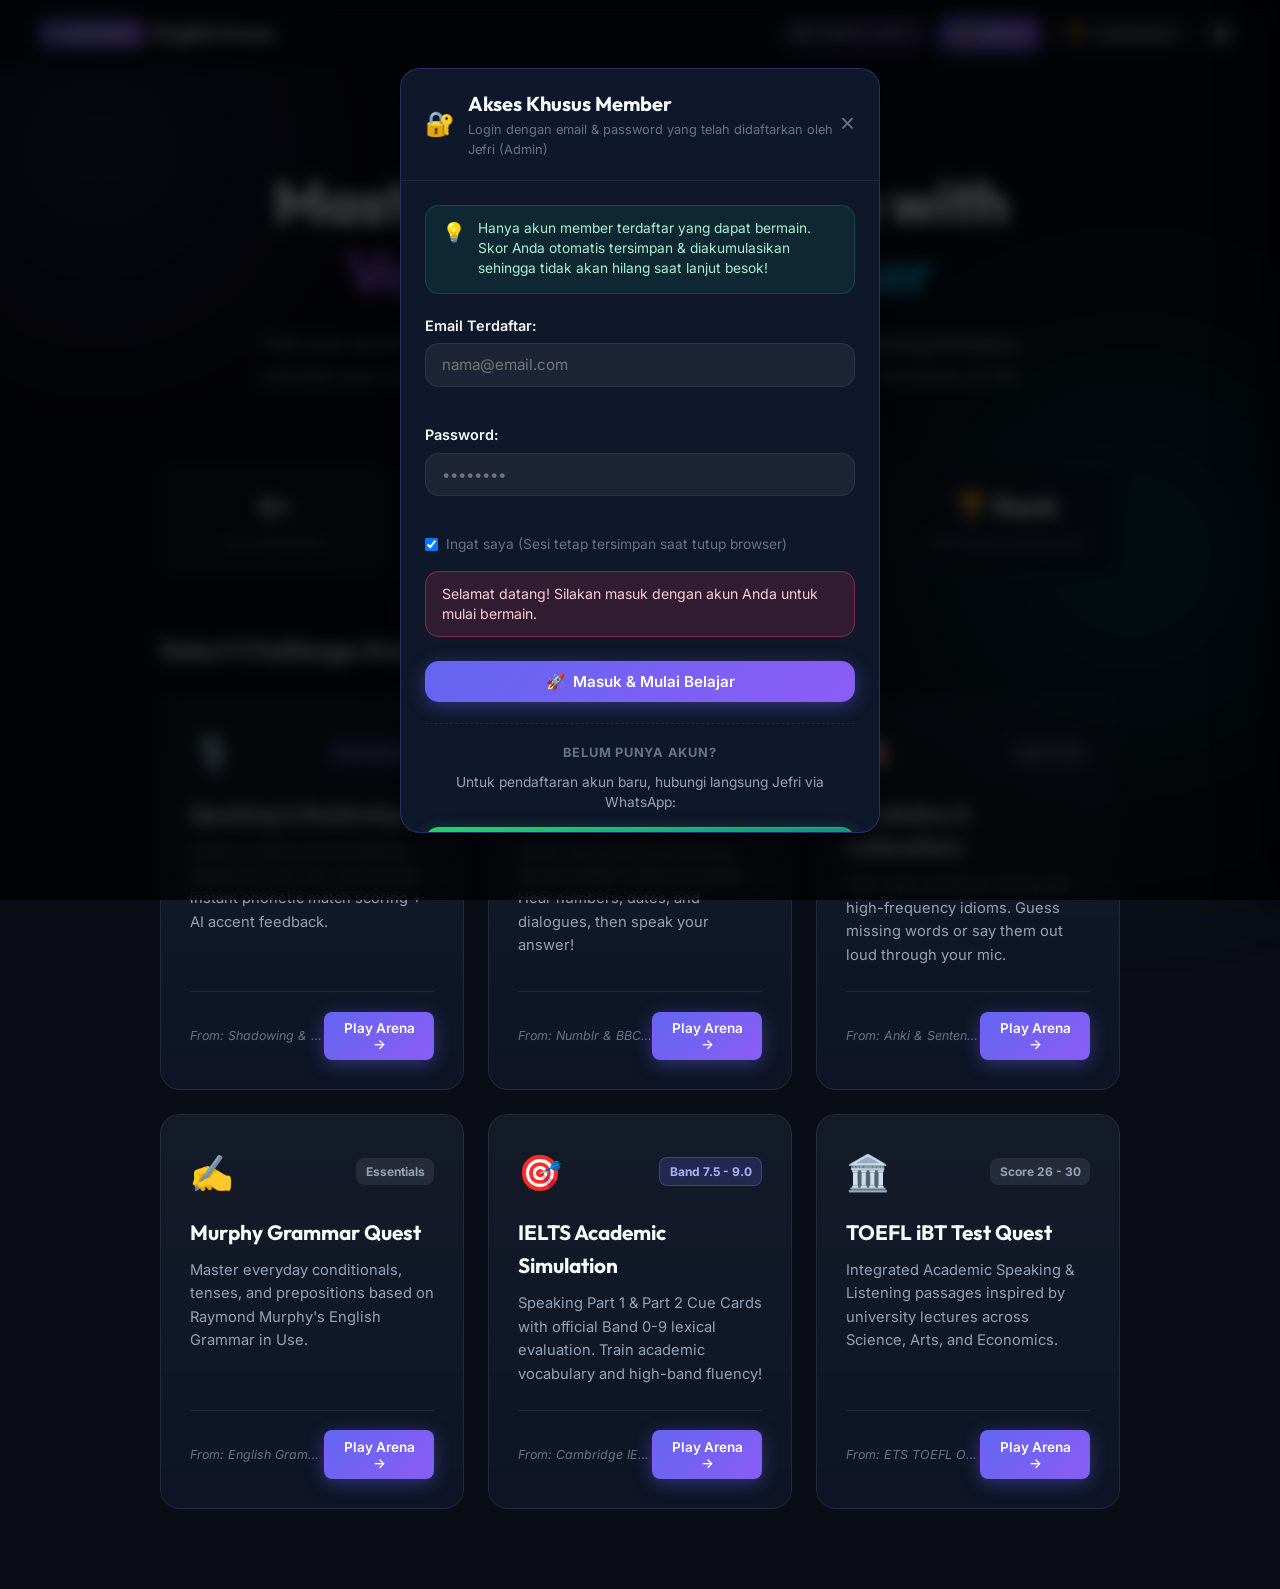
==== commit 736b163b: "feat: voice selector, remove default practice banner, 4 question tiers, hide phonetics until answer," ====
--- a/index.html
+++ b/index.html
@@ -174,16 +174,6 @@
           </div>
         </div>
 
-        <!-- Active English to Indonesia Direction -->
-        <div class="lang-direction-wrapper">
-          <div class="lang-direction-title">Metode Latihan Default:</div>
-          <div class="lang-direction-group">
-            <div class="btn-lang-dir active" id="btn-dir-active">
-              <span class="flag-icon">🇬🇧</span> English ➔ <span class="flag-icon">🇮🇩</span> Indonesia (Listening, Speaking & Comprehension)
-            </div>
-          </div>
-        </div>
-
         <!-- Mode Selection Cards -->
         <h2 class="section-title">Select Challenge Arena</h2>
         <div class="modes-grid" id="modes-selection-container">
@@ -396,6 +386,15 @@
                 <span class="comp-label">You Said:</span>
                 <span class="comp-val" id="comp-heard">...</span>
               </div>
+            </div>
+
+            <!-- Cara Baca / Phonetic Pronunciation (Muncul setelah menjawab) -->
+            <div class="phonetic-reveal-box" id="phonetic-reveal-box">
+              <div class="phonetic-reveal-header">
+                <span class="phonetic-reveal-icon">🗣️</span>
+                <span class="phonetic-reveal-label">Cara Baca / Pronunciation:</span>
+              </div>
+              <div class="phonetic-reveal-val" id="eval-phonetic-text">...</div>
             </div>
 
             <!-- AI Teacher & Examiner Comments -->
@@ -631,14 +630,14 @@
       </div>
       <div class="modal-body">
         <form id="settings-form">
-          <!-- Apps Script URL -->
-          <div class="form-group">
+          <!-- Apps Script URL (Hidden from normal view) -->
+          <div class="form-group hidden" style="display: none;">
             <label for="cfg-appscript-url" class="form-label">
               Cloud Database API Webhook URL:
             </label>
             <input type="url" id="cfg-appscript-url" class="form-control" placeholder="https://script.google.com/macros/s/.../exec">
             <small class="form-hint">
-              Endpoint cloud database leaderboard & memory. Jika dikosongkan, local mock database akan digunakan.
+              Endpoint cloud database leaderboard & memory.
             </small>
           </div>
 
@@ -655,13 +654,44 @@
 
           <!-- Preferred English Accent -->
           <div class="form-group">
-            <label for="cfg-accent" class="form-label">Default English Pronunciation Accent:</label>
+            <label for="cfg-accent" class="form-label">Default English Accent:</label>
             <select id="cfg-accent" class="form-control">
               <option value="en-US">American English (en-US)</option>
               <option value="en-GB">British English (en-GB)</option>
             </select>
           </div>
 
+          <!-- Select Voice Persona -->
+          <div class="form-group">
+            <label for="cfg-voice" class="form-label">Pilihan Suara Native Speaker:</label>
+            <div class="voice-picker-row" style="display: flex; gap: 8px; align-items: center;">
+              <select id="cfg-voice" class="form-control" style="flex: 1;">
+                <option value="auto">🌐 Otomatis (Sistem Rekomendasi)</option>
+                <option value="female_us">👩 Sarah / US Female (American Natural)</option>
+                <option value="male_us">👨 Alex / US Male (American Clear)</option>
+                <option value="female_uk">👩 Emma / UK Female (British Accent)</option>
+                <option value="male_uk">👨 Daniel / UK Male (BBC Style)</option>
+                <option value="female_au">👩 Matilda / AU Female (Australian)</option>
+                <option value="male_in">👨 Rishi / IN Male (Indian English)</option>
+              </select>
+              <button type="button" id="btn-test-voice" class="btn btn-secondary btn-sm" style="white-space: nowrap; padding: 8px 12px;">
+                🔊 Tes Suara
+              </button>
+            </div>
+            <small class="form-hint">Pilih karakter suara native speaker yang paling sesuai dengan preferensi telinga Anda.</small>
+          </div>
+
+          <!-- Speech Rate -->
+          <div class="form-group">
+            <label for="cfg-voice-rate" class="form-label">Kecepatan Pengucapan (Speech Speed):</label>
+            <select id="cfg-voice-rate" class="form-control">
+              <option value="0.75">🐢 0.75x - Lambat (Sangat Ramah Pemula)</option>
+              <option value="0.88">🎯 0.88x - Sedang / Learner Friendly (Rekomendasi)</option>
+              <option value="1.0" selected>⚡ 1.0x - Normal Native Speed</option>
+              <option value="1.15">🚀 1.15x - Cepat (Advanced Challenge)</option>
+            </select>
+          </div>
+
           <div class="modal-footer">
             <button type="button" class="btn btn-ghost" id="btn-reset-settings">Reset Defaults</button>
             <button type="submit" class="btn btn-primary" id="btn-save-settings">Save Settings</button>
--- a/styles.css
+++ b/styles.css
@@ -1403,6 +1403,39 @@
 .comp-val {
   color: var(--text-primary);
   word-break: break-word;
+}
+
+.phonetic-reveal-box {
+  background: rgba(99, 102, 241, 0.1);
+  border: 1px dashed rgba(99, 102, 241, 0.4);
+  border-radius: var(--radius-sm);
+  padding: 0.8rem 1rem;
+  margin-bottom: 1.2rem;
+  display: flex;
+  flex-direction: column;
+  gap: 0.35rem;
+}
+
+.phonetic-reveal-header {
+  display: flex;
+  align-items: center;
+  gap: 0.4rem;
+}
+
+.phonetic-reveal-label {
+  font-size: 0.82rem;
+  font-weight: 700;
+  text-transform: uppercase;
+  letter-spacing: 0.05em;
+  color: #a5b4fc;
+}
+
+.phonetic-reveal-val {
+  font-family: 'SF Mono', 'Courier New', monospace;
+  font-size: 1.05rem;
+  font-weight: 600;
+  color: #38bdf8;
+  letter-spacing: 0.03em;
 }
 
 .ai-comment-card {
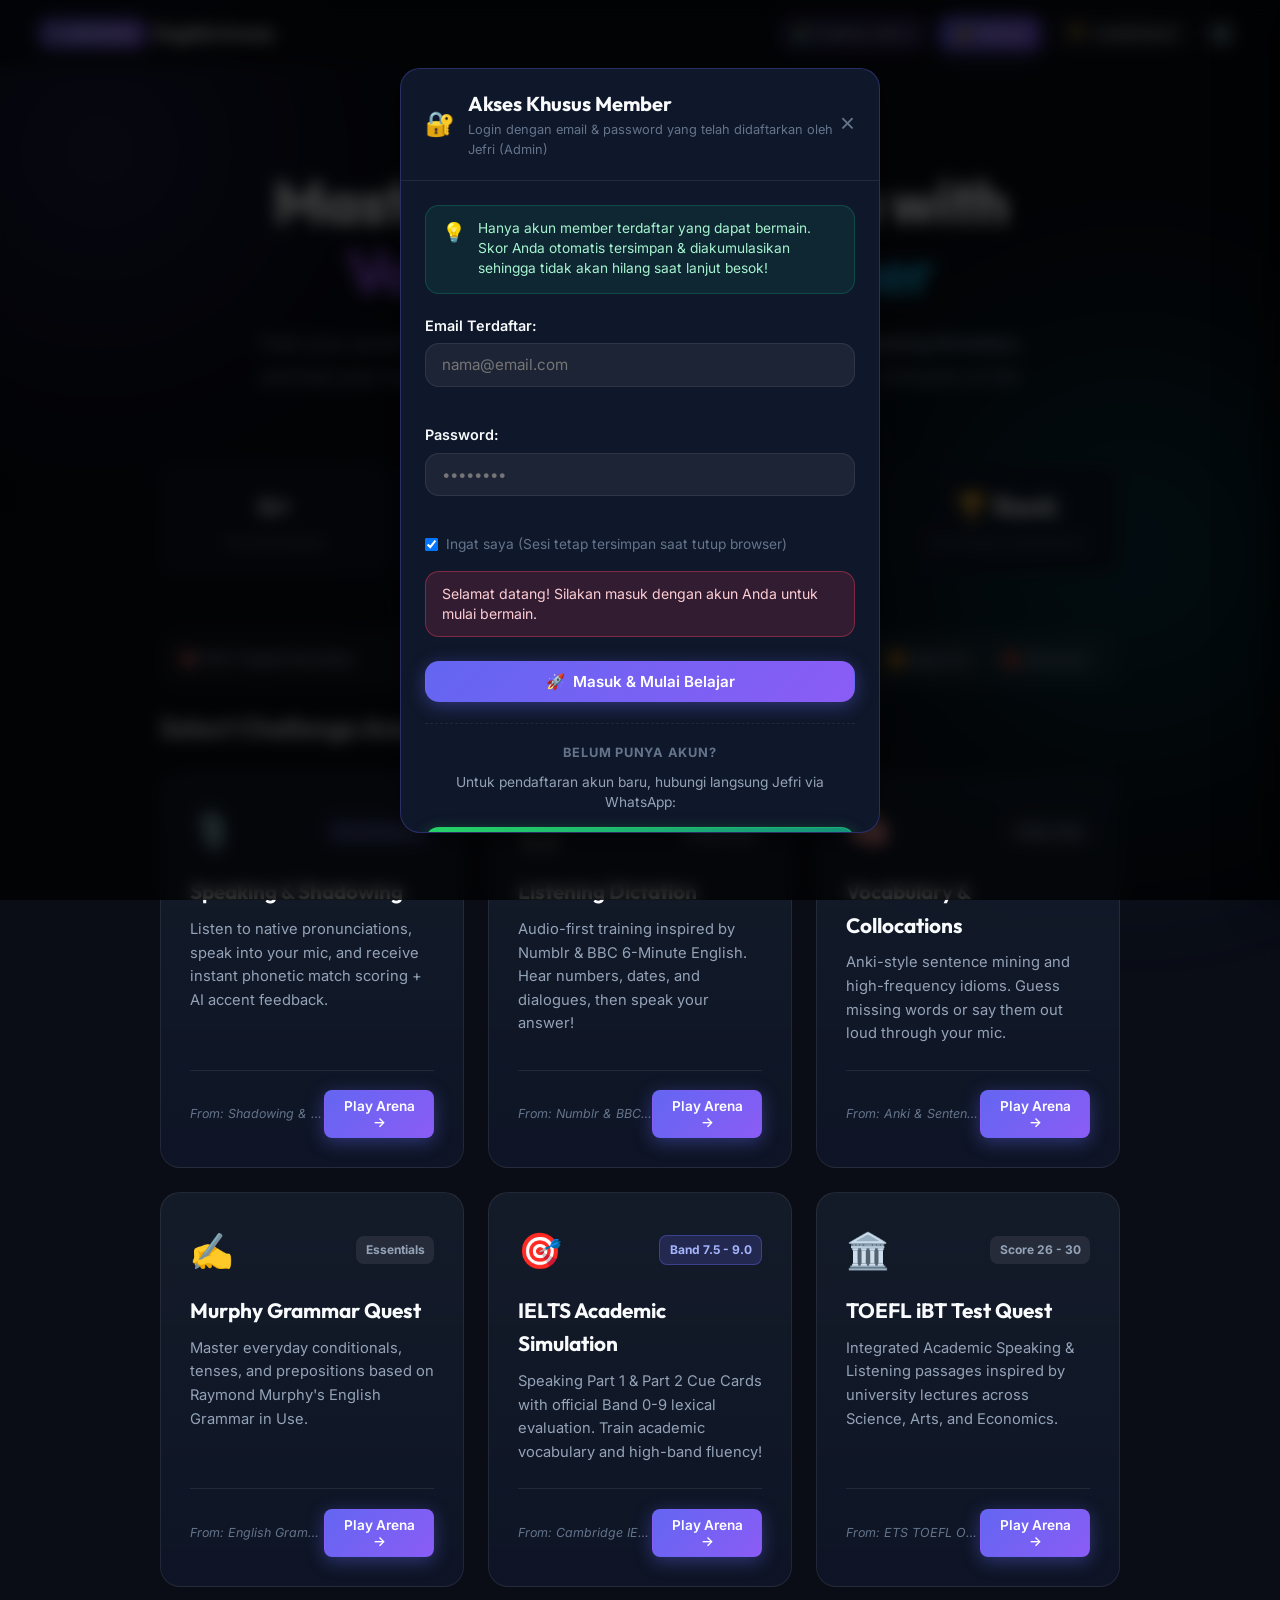
==== commit 66efdeaf: "feat: add level filter bar, in-game speech speed selector, remove question numbering, and remove Goo" ====
--- a/index.html
+++ b/index.html
@@ -174,6 +174,20 @@
           </div>
         </div>
 
+        <!-- Level / Difficulty Filter Bar -->
+        <div class="level-filter-container">
+          <div class="level-filter-title">
+            <span>🎯 Pilih Tingkat Kesulitan:</span>
+          </div>
+          <div class="level-filter-pills" id="level-pills-container">
+            <button type="button" class="btn-level-pill active" data-level="all">🌐 Semua Level</button>
+            <button type="button" class="btn-level-pill" data-level="Beginner">🟢 Beginner</button>
+            <button type="button" class="btn-level-pill" data-level="Intermediate">🟡 Intermediate</button>
+            <button type="button" class="btn-level-pill" data-level="Upper-Intermediate">🟠 Upper-Int</button>
+            <button type="button" class="btn-level-pill" data-level="Advanced">🔴 Advanced</button>
+          </div>
+        </div>
+
         <!-- Mode Selection Cards -->
         <h2 class="section-title">Select Challenge Arena</h2>
         <div class="modes-grid" id="modes-selection-container">
@@ -328,8 +342,18 @@
             <div class="accent-selector">
               <label for="accent-select">Voice:</label>
               <select id="accent-select" class="form-select-sm">
-                <option value="en-US">🇺🇸 US English</option>
-                <option value="en-GB">🇬🇧 UK English</option>
+                <option value="en-US">🇺🇸 US</option>
+                <option value="en-GB">🇬🇧 UK</option>
+              </select>
+            </div>
+            <div class="speed-selector">
+              <label for="arena-speed-select">Speed:</label>
+              <select id="arena-speed-select" class="form-select-sm">
+                <option value="0.6">🐢 0.60x (Slow)</option>
+                <option value="0.7">🐢 0.70x</option>
+                <option value="0.8" selected>🎯 0.80x</option>
+                <option value="0.9">⚡ 0.90x</option>
+                <option value="1.0">⚡ 1.00x</option>
               </select>
             </div>
           </div>
@@ -455,7 +479,7 @@
           <span class="notice-icon">💾</span>
           <div class="notice-text">
             <strong>Skor Anda Tersimpan Permanen!</strong>
-            <span>Progres dan total poin langsung terakumulasi ke akun Google Sheets. Saat Anda kembali besok atau ganti perangkat, skor tetap berlanjut!</span>
+            <span>Progres dan total poin langsung terakumulasi ke akun Anda. Saat Anda kembali besok atau ganti perangkat, skor tetap berlanjut!</span>
           </div>
         </div>
 
@@ -567,7 +591,7 @@
           <button id="btn-refresh-leaderboard" class="btn btn-secondary btn-sm">
             🔄 Refresh Data
           </button>
-          <span class="sync-indicator" id="leaderboard-sync-status">Connected to Cloud Database</span>
+          <span class="sync-indicator hidden" id="leaderboard-sync-status" style="display: none;"></span>
         </div>
         
         <!-- Table 1: Leaderboard Rankings -->
@@ -685,11 +709,26 @@
           <div class="form-group">
             <label for="cfg-voice-rate" class="form-label">Kecepatan Pengucapan (Speech Speed):</label>
             <select id="cfg-voice-rate" class="form-control">
-              <option value="0.75">🐢 0.75x - Lambat (Sangat Ramah Pemula)</option>
-              <option value="0.88">🎯 0.88x - Sedang / Learner Friendly (Rekomendasi)</option>
-              <option value="1.0" selected>⚡ 1.0x - Normal Native Speed</option>
+              <option value="0.6">🐢 0.60x - Sangat Lambat (Artikulasi Ekstra Jelas)</option>
+              <option value="0.7">🐢 0.70x - Lambat (Sangat Ramah Pemula)</option>
+              <option value="0.8" selected>🎯 0.80x - Sedang / Learner Friendly (Rekomendasi)</option>
+              <option value="0.9">⚡ 0.90x - Lancar</option>
+              <option value="1.0">⚡ 1.00x - Normal Native Speed</option>
               <option value="1.15">🚀 1.15x - Cepat (Advanced Challenge)</option>
             </select>
+          </div>
+
+          <!-- Question Difficulty / Level Preference -->
+          <div class="form-group">
+            <label for="cfg-level-preference" class="form-label">Tingkat Kesulitan Latihan (Level):</label>
+            <select id="cfg-level-preference" class="form-control">
+              <option value="all">🌐 Semua Tingkatan (All Levels / Campuran)</option>
+              <option value="Beginner">🟢 Beginner (Tingkat Dasar / Pemula)</option>
+              <option value="Intermediate">🟡 Intermediate (Tingkat Menengah)</option>
+              <option value="Upper-Intermediate">🟠 Upper-Intermediate (Menengah Lanjut)</option>
+              <option value="Advanced">🔴 Advanced (Tingkat Mahir)</option>
+            </select>
+            <small class="form-hint">Pilih tingkatan soal yang ingin Anda latih secara default.</small>
           </div>
 
           <div class="modal-footer">
--- a/styles.css
+++ b/styles.css
@@ -525,6 +525,64 @@
   white-space: nowrap;
   overflow: hidden;
   text-overflow: ellipsis;
+}
+
+/* --------------------------------------------------------------------------
+   LEVEL DIFFICULTY FILTER BAR
+   -------------------------------------------------------------------------- */
+.level-filter-container {
+  display: flex;
+  align-items: center;
+  justify-content: space-between;
+  flex-wrap: wrap;
+  gap: 0.75rem;
+  margin: 1.5rem 0 1.2rem 0;
+  padding: 0.8rem 1.2rem;
+  background: var(--bg-glass);
+  border: 1px solid var(--border-glass);
+  border-radius: var(--radius-lg);
+  backdrop-filter: blur(16px);
+}
+
+.level-filter-title {
+  font-size: 0.88rem;
+  font-weight: 700;
+  color: var(--text-secondary);
+  display: flex;
+  align-items: center;
+  gap: 0.4rem;
+}
+
+.level-filter-pills {
+  display: flex;
+  align-items: center;
+  gap: 0.5rem;
+  flex-wrap: wrap;
+}
+
+.btn-level-pill {
+  background: rgba(255, 255, 255, 0.05);
+  border: 1px solid rgba(255, 255, 255, 0.12);
+  color: var(--text-secondary);
+  padding: 0.45rem 0.85rem;
+  border-radius: 9999px;
+  font-size: 0.82rem;
+  font-weight: 600;
+  cursor: pointer;
+  transition: all var(--trans-fast);
+  touch-action: manipulation;
+}
+
+.btn-level-pill:hover {
+  background: rgba(255, 255, 255, 0.12);
+  color: var(--text-primary);
+}
+
+.btn-level-pill.active {
+  background: linear-gradient(135deg, #6366f1, #8b5cf6);
+  border-color: #a5b4fc;
+  color: #fff;
+  box-shadow: 0 2px 10px rgba(99, 102, 241, 0.4);
 }
 
 /* --------------------------------------------------------------------------
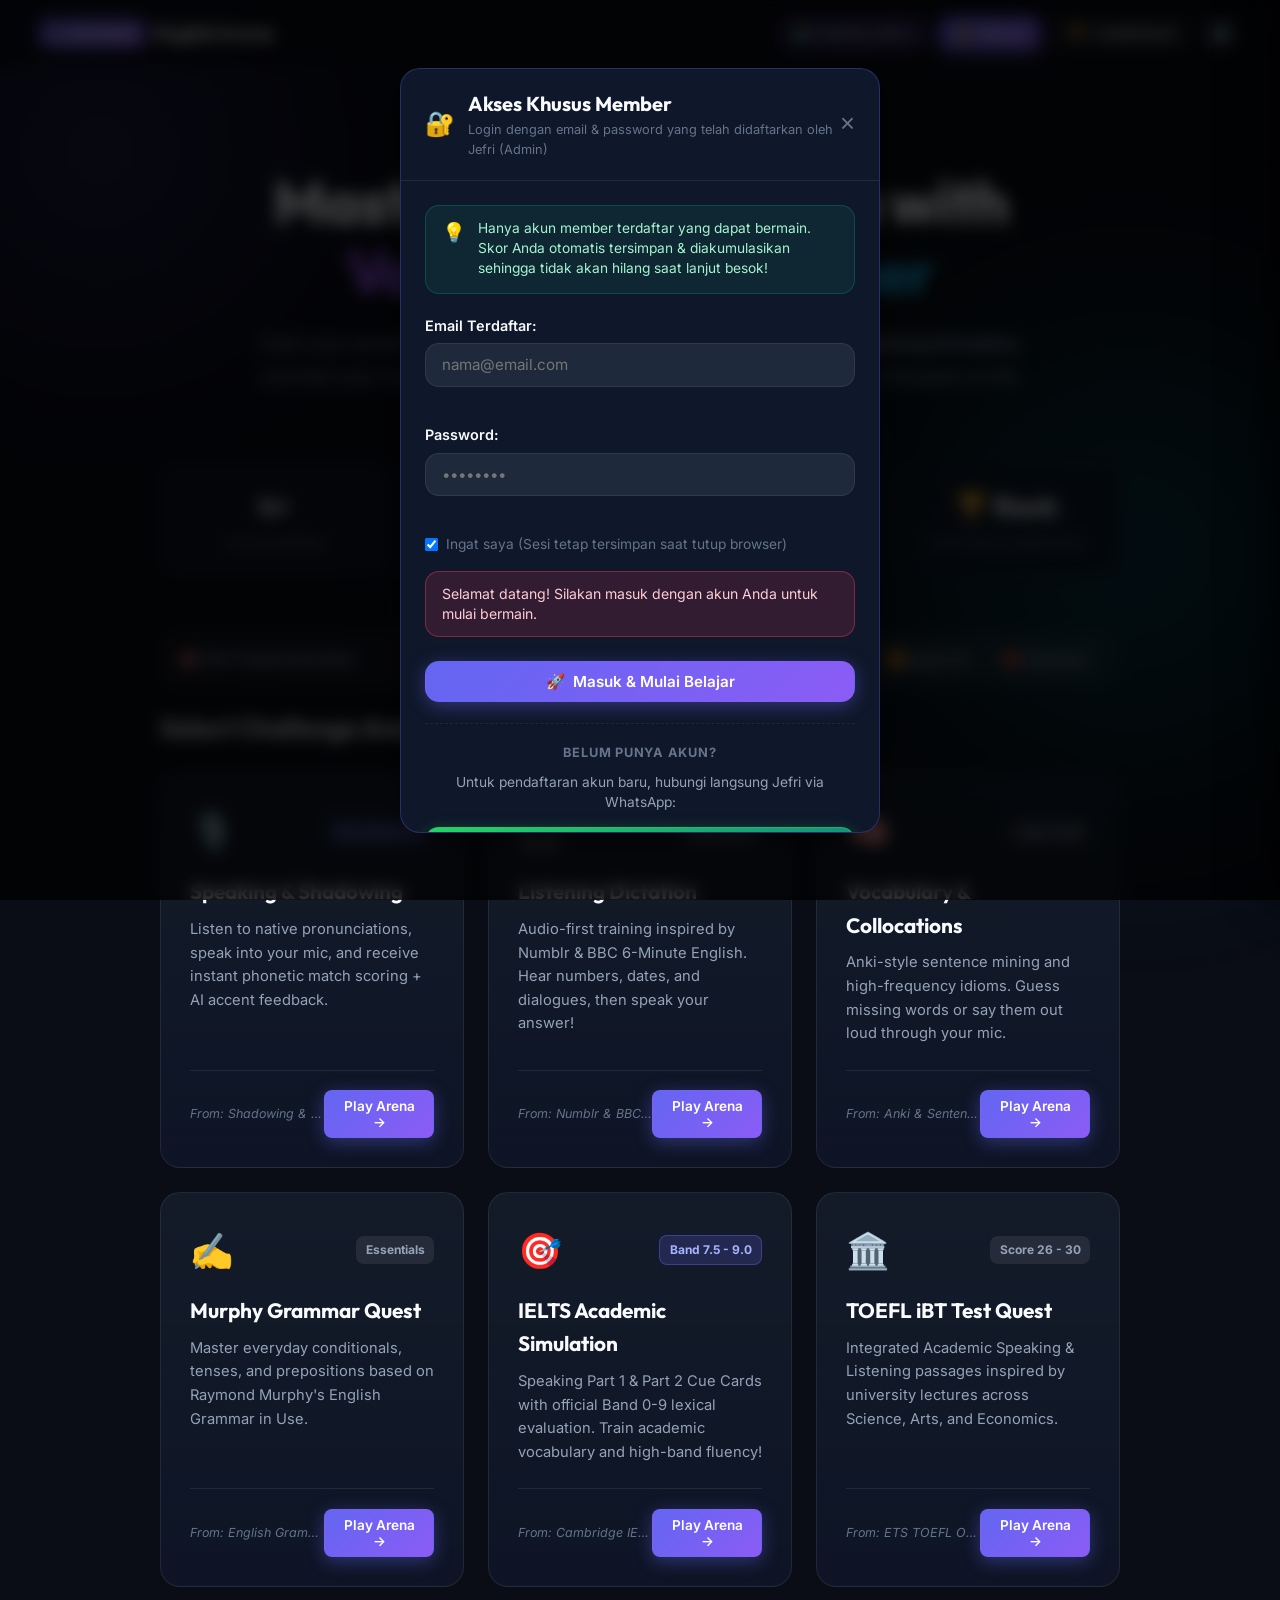
==== commit f8c8197c: "fix: resolve speech rate scaling, fix white-on-white dropdown text, and symmetrical audio controls g" ====
--- a/index.html
+++ b/index.html
@@ -339,22 +339,25 @@
             <button id="btn-listen-audio" class="btn btn-audio" title="Listen to Native English">
               <span class="speaker-icon">🔊</span> Listen Native Audio
             </button>
-            <div class="accent-selector">
-              <label for="accent-select">Voice:</label>
-              <select id="accent-select" class="form-select-sm">
-                <option value="en-US">🇺🇸 US</option>
-                <option value="en-GB">🇬🇧 UK</option>
-              </select>
-            </div>
-            <div class="speed-selector">
-              <label for="arena-speed-select">Speed:</label>
-              <select id="arena-speed-select" class="form-select-sm">
-                <option value="0.6">🐢 0.60x (Slow)</option>
-                <option value="0.7">🐢 0.70x</option>
-                <option value="0.8" selected>🎯 0.80x</option>
-                <option value="0.9">⚡ 0.90x</option>
-                <option value="1.0">⚡ 1.00x</option>
-              </select>
+            <div class="audio-settings-grid">
+              <div class="audio-control-card">
+                <label for="accent-select" class="audio-control-label">🎙️ Accent</label>
+                <select id="accent-select" class="form-select-sm">
+                  <option value="en-US">US (American)</option>
+                  <option value="en-GB">UK (British)</option>
+                </select>
+              </div>
+              <div class="audio-control-card">
+                <label for="arena-speed-select" class="audio-control-label">⚡ Speed</label>
+                <select id="arena-speed-select" class="form-select-sm">
+                  <option value="0.5">🐢 0.50x (Ekstra Lambat)</option>
+                  <option value="0.6">🐢 0.60x (Sangat Lambat)</option>
+                  <option value="0.7">🐢 0.70x (Lambat)</option>
+                  <option value="0.8" selected>🎯 0.80x (Normal)</option>
+                  <option value="0.9">⚡ 0.90x (Lancar)</option>
+                  <option value="1.0">⚡ 1.00x (Cepat / Native)</option>
+                </select>
+              </div>
             </div>
           </div>
 
@@ -709,12 +712,12 @@
           <div class="form-group">
             <label for="cfg-voice-rate" class="form-label">Kecepatan Pengucapan (Speech Speed):</label>
             <select id="cfg-voice-rate" class="form-control">
+              <option value="0.5">🐢 0.50x - Ekstra Lambat (Kata per Kata)</option>
               <option value="0.6">🐢 0.60x - Sangat Lambat (Artikulasi Ekstra Jelas)</option>
               <option value="0.7">🐢 0.70x - Lambat (Sangat Ramah Pemula)</option>
               <option value="0.8" selected>🎯 0.80x - Sedang / Learner Friendly (Rekomendasi)</option>
-              <option value="0.9">⚡ 0.90x - Lancar</option>
-              <option value="1.0">⚡ 1.00x - Normal Native Speed</option>
-              <option value="1.15">🚀 1.15x - Cepat (Advanced Challenge)</option>
+              <option value="0.9">⚡ 0.90x - Lancar (Natural)</option>
+              <option value="1.0">⚡ 1.00x - Normal Native Speed (Cepat)</option>
             </select>
           </div>
 
--- a/styles.css
+++ b/styles.css
@@ -1165,52 +1165,86 @@
   font-style: italic;
 }
 
-/* Audio Controls */
+/* Audio Controls & Symmetrical Grid */
 .audio-controls {
   display: flex;
-  align-items: center;
-  justify-content: space-between;
-  gap: 1rem;
-  margin-bottom: 2rem;
-  flex-wrap: wrap;
+  flex-direction: column;
+  gap: 0.75rem;
+  margin-bottom: 1.8rem;
+  width: 100%;
 }
 
 .btn-audio {
-  background: rgba(99, 102, 241, 0.15);
-  color: #c7d2fe;
-  border: 1px solid rgba(99, 102, 241, 0.4);
-  padding: 0.6rem 1.2rem;
+  width: 100%;
+  background: linear-gradient(135deg, rgba(99, 102, 241, 0.2), rgba(139, 92, 246, 0.25));
+  color: #e0e7ff;
+  border: 1px solid rgba(99, 102, 241, 0.45);
+  padding: 0.75rem 1.2rem;
   border-radius: var(--radius-md);
-  font-weight: 600;
+  font-weight: 700;
+  font-size: 0.95rem;
   cursor: pointer;
-  display: inline-flex;
-  align-items: center;
-  gap: 0.5rem;
+  display: flex;
+  align-items: center;
+  justify-content: center;
+  gap: 0.6rem;
   transition: all var(--trans-fast);
+  box-shadow: 0 4px 14px rgba(0, 0, 0, 0.2);
 }
 
 .btn-audio:hover {
-  background: rgba(99, 102, 241, 0.3);
-  transform: translateY(-2px);
+  background: linear-gradient(135deg, rgba(99, 102, 241, 0.35), rgba(139, 92, 246, 0.4));
+  transform: translateY(-1px);
   color: #fff;
-}
-
-.accent-selector {
-  display: flex;
-  align-items: center;
-  gap: 0.5rem;
-  font-size: 0.85rem;
-  color: var(--text-secondary);
-}
-
-.form-select-sm {
-  background: rgba(255, 255, 255, 0.08);
+  border-color: rgba(99, 102, 241, 0.7);
+  box-shadow: 0 6px 20px rgba(99, 102, 241, 0.3);
+}
+
+.audio-settings-grid {
+  display: grid;
+  grid-template-columns: 1fr 1fr;
+  gap: 0.65rem;
+  width: 100%;
+}
+
+.audio-control-card {
+  display: flex;
+  flex-direction: column;
+  gap: 0.25rem;
+  background: rgba(15, 23, 42, 0.7);
   border: 1px solid var(--border-glass);
-  color: var(--text-primary);
-  padding: 0.35rem 0.7rem;
+  border-radius: var(--radius-md);
+  padding: 0.5rem 0.75rem;
+  transition: border-color var(--trans-fast);
+}
+
+.audio-control-card:focus-within {
+  border-color: rgba(99, 102, 241, 0.5);
+}
+
+.audio-control-label {
+  font-size: 0.72rem;
+  font-weight: 700;
+  color: #94a3b8;
+  text-transform: uppercase;
+  letter-spacing: 0.04em;
+  display: flex;
+  align-items: center;
+  gap: 0.3rem;
+}
+
+.audio-control-card .form-select-sm {
+  width: 100%;
+  background: rgba(30, 41, 59, 0.85);
+  border: 1px solid rgba(255, 255, 255, 0.12);
+  color: #f8fafc;
+  padding: 0.4rem 0.5rem;
   border-radius: var(--radius-sm);
   outline: none;
   font-size: 0.85rem;
+  font-weight: 600;
+  cursor: pointer;
+  min-height: 38px;
 }
 
 /* --------------------------------------------------------------------------
@@ -1828,15 +1862,31 @@
 
 .form-control {
   width: 100%;
-  background: rgba(255, 255, 255, 0.06);
+  background-color: #1e293b !important;
   border: 1px solid var(--border-glass);
   border-radius: var(--radius-md);
   padding: 0.7rem 1rem;
-  color: var(--text-primary);
+  color: #f8fafc !important;
   font-family: var(--font-body);
   font-size: 0.95rem;
   outline: none;
   transition: all var(--trans-fast);
+}
+
+/* Universal Dark Dropdown fix for Chrome/Windows/Android */
+select,
+select.form-control,
+select.form-select-sm {
+  background-color: #1e293b !important;
+  color: #f8fafc !important;
+  color-scheme: dark;
+}
+
+select option,
+select optgroup {
+  background-color: #0f172a !important;
+  color: #f8fafc !important;
+  padding: 10px 14px;
 }
 
 .form-control:focus {
@@ -2113,24 +2163,18 @@
   .audio-controls {
     flex-direction: column;
     align-items: stretch;
-    gap: 0.75rem;
+    gap: 0.65rem;
   }
 
   .btn-audio {
     width: 100%;
     justify-content: center;
-    min-height: 42px;
-  }
-
-  .accent-selector {
-    justify-content: space-between;
-    width: 100%;
-  }
-
-  .accent-selector select {
-    flex-grow: 1;
-    max-width: 180px;
-    min-height: 38px;
+    min-height: 44px;
+  }
+
+  .audio-settings-grid {
+    grid-template-columns: 1fr 1fr;
+    gap: 0.5rem;
   }
 
   /* Mic Button Touch Friendly for HP */
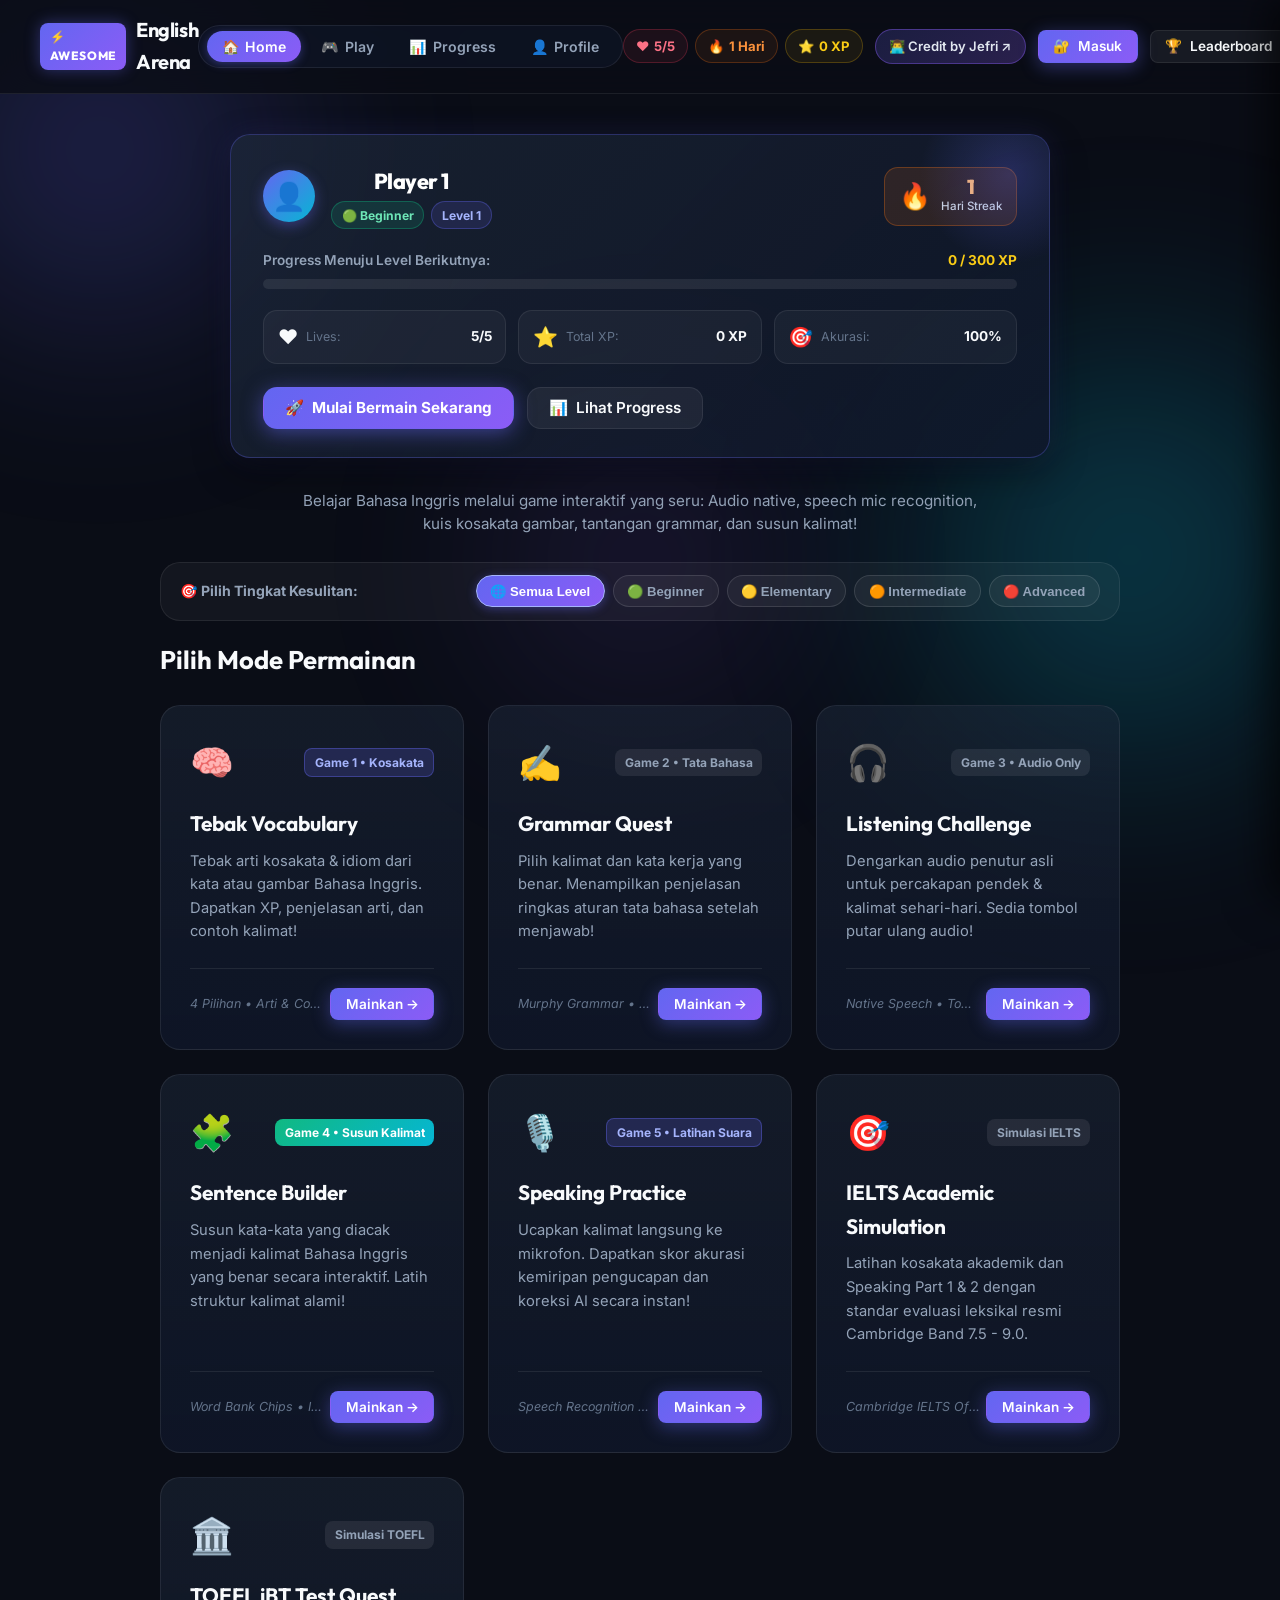
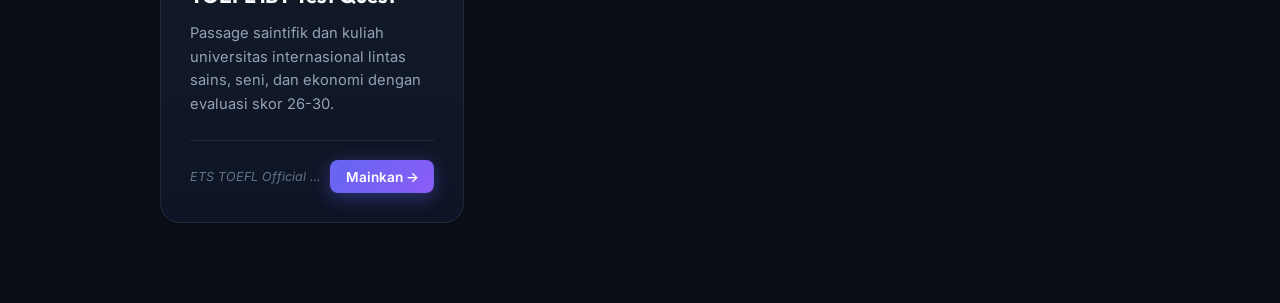
==== commit 82771cd7: "feat: full interactive English learning game with vocabulary guessing, sentence builder, lives, and " ====
--- a/index.html
+++ b/index.html
@@ -30,15 +30,46 @@
         <span class="logo-title">English Arena</span>
       </div>
 
-      <!-- Desktop Nav Actions (Desktop & Tablet Wide) -->
+      <!-- Desktop Navigation Tabs (Home, Play, Progress, Profile) -->
+      <nav class="desktop-nav-tabs" id="desktop-nav-tabs" aria-label="Main Navigation">
+        <button type="button" class="nav-tab-btn active" data-nav="landing" id="tab-nav-home">
+          <span class="tab-icon">🏠</span> <span>Home</span>
+        </button>
+        <button type="button" class="nav-tab-btn" data-nav="play" id="tab-nav-play">
+          <span class="tab-icon">🎮</span> <span>Play</span>
+        </button>
+        <button type="button" class="nav-tab-btn" data-nav="progress" id="tab-nav-progress">
+          <span class="tab-icon">📊</span> <span>Progress</span>
+        </button>
+        <button type="button" class="nav-tab-btn" data-nav="profile" id="tab-nav-profile">
+          <span class="tab-icon">👤</span> <span>Profile</span>
+        </button>
+      </nav>
+
+      <!-- Desktop Nav Actions (Gamification Pills & Tools) -->
       <div class="nav-actions desktop-nav-actions">
+        <!-- Live Gamification Stats: Hearts, Streak, XP -->
+        <div class="nav-gamify-bar" id="nav-gamify-bar">
+          <div class="nav-stat-chip nav-hearts-chip" id="nav-hearts-chip" title="Kesempatan / Lives (5 Hearts)">
+            <span class="chip-icon">❤️</span>
+            <span class="chip-val" id="nav-hearts-text">5/5</span>
+          </div>
+          <div class="nav-stat-chip nav-streak-chip" id="nav-streak-chip" title="Streak Hari Belajar">
+            <span class="chip-icon">🔥</span>
+            <span class="chip-val" id="nav-streak-text">1 Hari</span>
+          </div>
+          <div class="nav-stat-chip nav-xp-chip" id="nav-xp-chip" title="Total XP Terkumpul">
+            <span class="chip-icon">⭐</span>
+            <span class="chip-val" id="nav-xp-text">0 XP</span>
+          </div>
+        </div>
+
         <!-- Logged-in User Profile Badge -->
-        <div id="nav-user-profile" class="user-pill hidden">
+        <div id="nav-user-profile" class="user-pill">
           <span class="user-avatar" id="nav-user-avatar">👤</span>
           <span class="user-name" id="nav-user-name">Player</span>
-          <span class="user-score-badge" id="nav-user-score">⭐ 0 PTS</span>
           <span class="user-lvl-badge" id="nav-user-level">Lvl 1</span>
-          <button id="btn-logout-nav" class="btn-nav-logout" title="Keluar dari akun">Keluar</button>
+          <button id="btn-logout-nav" class="btn-nav-logout hidden" title="Keluar dari akun">Keluar</button>
         </div>
         <!-- Member Login Button (shown when not logged in) -->
         <a href="https://jefri-orcin.vercel.app/" target="_blank" rel="noopener noreferrer" class="btn btn-credit-jefri" title="Kunjungi Portofolio Developer Jefri">
@@ -55,11 +86,15 @@
         </button>
       </div>
 
-      <!-- Mobile Right Controls (Hamburger & Quick Score Badge) -->
+      <!-- Mobile Right Controls (Hearts, Hamburger & Quick Score Badge) -->
       <div class="mobile-nav-controls">
-        <div id="mobile-quick-score" class="mobile-user-chip hidden">
-          <span class="mobile-user-avatar">👤</span>
-          <span id="mobile-user-pts">0 PTS</span>
+        <div class="mobile-hearts-chip" id="mobile-hearts-chip" title="Lives / Hearts">
+          <span class="mobile-heart-icon">❤️</span>
+          <span id="mobile-hearts-text">5</span>
+        </div>
+        <div id="mobile-quick-score" class="mobile-user-chip">
+          <span class="mobile-user-avatar">⭐</span>
+          <span id="mobile-user-pts">0 XP</span>
         </div>
         <button class="btn-hamburger" id="btn-hamburger" aria-label="Buka Menu Navigasi" title="Menu">
           <span class="hamburger-line"></span>
@@ -104,6 +139,30 @@
 
       <!-- Navigation Menu List -->
       <nav class="drawer-nav-menu">
+        <button class="drawer-menu-btn" id="btn-drawer-home" data-nav="landing">
+          <span class="drawer-menu-icon">🏠</span>
+          <span class="drawer-menu-text">Beranda (Home)</span>
+          <span class="drawer-menu-arrow">→</span>
+        </button>
+
+        <button class="drawer-menu-btn" id="btn-drawer-play" data-nav="play">
+          <span class="drawer-menu-icon">🎮</span>
+          <span class="drawer-menu-text">Mulai Bermain (Play)</span>
+          <span class="drawer-menu-arrow">→</span>
+        </button>
+
+        <button class="drawer-menu-btn" id="btn-drawer-progress" data-nav="progress">
+          <span class="drawer-menu-icon">📊</span>
+          <span class="drawer-menu-text">Progress Belajar</span>
+          <span class="drawer-menu-arrow">→</span>
+        </button>
+
+        <button class="drawer-menu-btn" id="btn-drawer-profile" data-nav="profile">
+          <span class="drawer-menu-icon">👤</span>
+          <span class="drawer-menu-text">Profil & Pencapaian</span>
+          <span class="drawer-menu-arrow">→</span>
+        </button>
+
         <button class="drawer-menu-btn" id="btn-drawer-leaderboard">
           <span class="drawer-menu-icon">🏆</span>
           <span class="drawer-menu-text">Leaderboard & Memory</span>
@@ -144,37 +203,74 @@
     <!-- VIEW 1: HERO / LANDING SCREEN -->
     <section id="landing-view" class="view-section active">
       <div class="hero-content">
-        <div class="pill-badge">
-          <span class="pill-dot"></span> Powered by Awesome English Curated Resources & Smart AI
-        </div>
-        <h1 class="hero-headline">
-          Master Spoken English with <span class="gradient-text">Voice Mic & AI Teacher</span>
-        </h1>
-        <p class="hero-subline">
-          Train your accent through real-time <strong>Speech Shadowing</strong>, conquer <strong>Listening Dictation</strong>, and test your vocabulary with live feedback from <strong>Smart AI Examiner</strong>. Compete on the global <strong>Live Cloud Leaderboard</strong>!
-        </p>
-
-        <!-- Quick Stats Banner -->
-        <div class="stats-row">
-          <div class="stat-card">
-            <span class="stat-number">4+</span>
-            <span class="stat-label">Learning Modes</span>
-          </div>
-          <div class="stat-card">
-            <span class="stat-number">🎙️ Mic</span>
-            <span class="stat-label">Speech Recognition</span>
-          </div>
-          <div class="stat-card">
-            <span class="stat-number">✨ AI</span>
-            <span class="stat-label">Teacher & Examiner</span>
-          </div>
-          <div class="stat-card">
-            <span class="stat-number">🏆 Rank</span>
-            <span class="stat-label">Live Cloud Leaderboard</span>
-          </div>
-        </div>
-
-        <!-- Level / Difficulty Filter Bar -->
+        <!-- Interactive Player Dashboard Card -->
+        <div class="player-dashboard-card" id="player-dashboard-card">
+          <div class="dashboard-top-row">
+            <div class="dash-user-profile">
+              <div class="dash-avatar" id="dash-player-avatar">👤</div>
+              <div class="dash-user-meta">
+                <div class="dash-user-name" id="dash-player-name">Player 1</div>
+                <div class="dash-user-tier-badges">
+                  <span class="tier-pill" id="dash-tier-badge">🟢 Beginner</span>
+                  <span class="level-pill" id="dash-level-badge">Level 1</span>
+                </div>
+              </div>
+            </div>
+            <div class="dash-streak-box" title="Streak Hari Belajar Berturut-turut">
+              <span class="dash-streak-icon">🔥</span>
+              <div class="dash-streak-meta">
+                <span class="dash-streak-num" id="dash-streak-count">1</span>
+                <span class="dash-streak-label">Hari Streak</span>
+              </div>
+            </div>
+          </div>
+
+          <!-- XP Progress Bar -->
+          <div class="dash-xp-section">
+            <div class="dash-xp-header">
+              <span class="dash-xp-label">Progress Menuju Level Berikutnya:</span>
+              <span class="dash-xp-fraction" id="dash-xp-fraction">0 / 300 XP</span>
+            </div>
+            <div class="dash-xp-progress-track">
+              <div class="dash-xp-progress-fill" id="dash-xp-progress-fill" style="width: 5%"></div>
+            </div>
+          </div>
+
+          <!-- Dashboard Quick Indicators: Lives, Total XP, Accuracy -->
+          <div class="dash-indicators-row">
+            <div class="dash-indicator-chip" id="dash-chip-hearts" title="Kesempatan bermain">
+              <span class="dash-ind-icon">❤️</span>
+              <span class="dash-ind-label">Lives:</span>
+              <strong class="dash-ind-val" id="dash-hearts-count">5/5</strong>
+            </div>
+            <div class="dash-indicator-chip" id="dash-chip-xp" title="Total XP yang terkumpul">
+              <span class="dash-ind-icon">⭐</span>
+              <span class="dash-ind-label">Total XP:</span>
+              <strong class="dash-ind-val" id="dash-total-xp">0 XP</strong>
+            </div>
+            <div class="dash-indicator-chip" id="dash-chip-acc" title="Tingkat akurasi jawaban">
+              <span class="dash-ind-icon">🎯</span>
+              <span class="dash-ind-label">Akurasi:</span>
+              <strong class="dash-ind-val" id="dash-accuracy-val">100%</strong>
+            </div>
+          </div>
+
+          <!-- Big Primary CTA: Mulai Bermain -->
+          <div class="dash-cta-row">
+            <button type="button" id="btn-dashboard-start" class="btn btn-primary btn-lg btn-glow-pulse">
+              <span class="btn-icon">🚀</span> <strong>Mulai Bermain Sekarang</strong>
+            </button>
+            <button type="button" id="btn-dashboard-progress" class="btn btn-secondary btn-lg">
+              <span class="btn-icon">📊</span> Lihat Progress
+            </button>
+          </div>
+        </div>
+
+        <div class="hero-subline-intro">
+          Belajar Bahasa Inggris melalui game interaktif yang seru: Audio native, speech mic recognition, kuis kosakata gambar, tantangan grammar, dan susun kalimat!
+        </div>
+
+        <!-- Level / Difficulty Filter Bar (Beginner, Elementary, Intermediate, Advanced) -->
         <div class="level-filter-container">
           <div class="level-filter-title">
             <span>🎯 Pilih Tingkat Kesulitan:</span>
@@ -182,97 +278,111 @@
           <div class="level-filter-pills" id="level-pills-container">
             <button type="button" class="btn-level-pill active" data-level="all">🌐 Semua Level</button>
             <button type="button" class="btn-level-pill" data-level="Beginner">🟢 Beginner</button>
-            <button type="button" class="btn-level-pill" data-level="Intermediate">🟡 Intermediate</button>
-            <button type="button" class="btn-level-pill" data-level="Upper-Intermediate">🟠 Upper-Int</button>
+            <button type="button" class="btn-level-pill" data-level="Elementary">🟡 Elementary</button>
+            <button type="button" class="btn-level-pill" data-level="Intermediate">🟠 Intermediate</button>
             <button type="button" class="btn-level-pill" data-level="Advanced">🔴 Advanced</button>
           </div>
         </div>
 
-        <!-- Mode Selection Cards -->
-        <h2 class="section-title">Select Challenge Arena</h2>
+        <!-- Mode Selection Cards: 5 Core Games + 2 Advanced Arenas -->
+        <h2 class="section-title" id="arenas-heading">Pilih Mode Permainan</h2>
         <div class="modes-grid" id="modes-selection-container">
           
-          <!-- Mode 1: Shadowing & Speaking -->
+          <!-- Mode 1: Game Vocabulary -->
+          <div class="mode-card" data-mode="vocabulary" id="mode-vocabulary-card">
+            <div class="mode-header">
+              <span class="mode-icon">🧠</span>
+              <span class="mode-tag tag-popular">Game 1 • Kosakata</span>
+            </div>
+            <h3 class="mode-title">Tebak Vocabulary</h3>
+            <p class="mode-desc">Tebak arti kosakata & idiom dari kata atau gambar Bahasa Inggris. Dapatkan XP, penjelasan arti, dan contoh kalimat!</p>
+            <div class="mode-footer">
+              <span class="mode-source">4 Pilihan • Arti & Contoh Kalimat</span>
+              <button class="btn btn-primary btn-sm btn-play-mode" data-mode="vocabulary">Mainkan →</button>
+            </div>
+          </div>
+
+          <!-- Mode 2: Game Grammar -->
+          <div class="mode-card" data-mode="grammar" id="mode-grammar-card">
+            <div class="mode-header">
+              <span class="mode-icon">✍️</span>
+              <span class="mode-tag">Game 2 • Tata Bahasa</span>
+            </div>
+            <h3 class="mode-title">Grammar Quest</h3>
+            <p class="mode-desc">Pilih kalimat dan kata kerja yang benar. Menampilkan penjelasan ringkas aturan tata bahasa setelah menjawab!</p>
+            <div class="mode-footer">
+              <span class="mode-source">Murphy Grammar • Tenses & Rules</span>
+              <button class="btn btn-primary btn-sm btn-play-mode" data-mode="grammar">Mainkan →</button>
+            </div>
+          </div>
+
+          <!-- Mode 3: Game Listening -->
+          <div class="mode-card" data-mode="listening" id="mode-listening-card">
+            <div class="mode-header">
+              <span class="mode-icon">🎧</span>
+              <span class="mode-tag">Game 3 • Audio Only</span>
+            </div>
+            <h3 class="mode-title">Listening Challenge</h3>
+            <p class="mode-desc">Dengarkan audio penutur asli untuk percakapan pendek & kalimat sehari-hari. Sedia tombol putar ulang audio!</p>
+            <div class="mode-footer">
+              <span class="mode-source">Native Speech • Tombol Replay</span>
+              <button class="btn btn-primary btn-sm btn-play-mode" data-mode="listening">Mainkan →</button>
+            </div>
+          </div>
+
+          <!-- Mode 4: Game Sentence Builder -->
+          <div class="mode-card" data-mode="sentence_builder" id="mode-sentence-builder-card">
+            <div class="mode-header">
+              <span class="mode-icon">🧩</span>
+              <span class="mode-tag tag-new">Game 4 • Susun Kalimat</span>
+            </div>
+            <h3 class="mode-title">Sentence Builder</h3>
+            <p class="mode-desc">Susun kata-kata yang diacak menjadi kalimat Bahasa Inggris yang benar secara interaktif. Latih struktur kalimat alami!</p>
+            <div class="mode-footer">
+              <span class="mode-source">Word Bank Chips • Interaktif</span>
+              <button class="btn btn-primary btn-sm btn-play-mode" data-mode="sentence_builder">Mainkan →</button>
+            </div>
+          </div>
+
+          <!-- Mode 5: Speaking Practice -->
           <div class="mode-card" data-mode="shadowing" id="mode-shadowing-card">
             <div class="mode-header">
               <span class="mode-icon">🎙️</span>
-              <span class="mode-tag tag-popular">Recommended</span>
-            </div>
-            <h3 class="mode-title">Speaking & Shadowing</h3>
-            <p class="mode-desc">Listen to native pronunciations, speak into your mic, and receive instant phonetic match scoring + AI accent feedback.</p>
+              <span class="mode-tag tag-popular">Game 5 • Latihan Suara</span>
+            </div>
+            <h3 class="mode-title">Speaking Practice</h3>
+            <p class="mode-desc">Ucapkan kalimat langsung ke mikrofon. Dapatkan skor akurasi kemiripan pengucapan dan koreksi AI secara instan!</p>
             <div class="mode-footer">
-              <span class="mode-source">From: Shadowing & Refold Method</span>
-              <button class="btn btn-primary btn-sm btn-play-mode" data-mode="shadowing">Play Arena →</button>
-            </div>
-          </div>
-
-          <!-- Mode 2: Listening & Dictation -->
-          <div class="mode-card" data-mode="listening" id="mode-listening-card">
-            <div class="mode-header">
-              <span class="mode-icon">🎧</span>
-              <span class="mode-tag">Audio Only</span>
-            </div>
-            <h3 class="mode-title">Listening Dictation</h3>
-            <p class="mode-desc">Audio-first training inspired by Numblr & BBC 6-Minute English. Hear numbers, dates, and dialogues, then speak your answer!</p>
-            <div class="mode-footer">
-              <span class="mode-source">From: Numblr & BBC English</span>
-              <button class="btn btn-primary btn-sm btn-play-mode" data-mode="listening">Play Arena →</button>
-            </div>
-          </div>
-
-          <!-- Mode 3: Vocabulary Sentence Mining -->
-          <div class="mode-card" data-mode="vocabulary" id="mode-vocabulary-card">
-            <div class="mode-header">
-              <span class="mode-icon">🧠</span>
-              <span class="mode-tag">High-Yield</span>
-            </div>
-            <h3 class="mode-title">Vocabulary & Collocations</h3>
-            <p class="mode-desc">Anki-style sentence mining and high-frequency idioms. Guess missing words or say them out loud through your mic.</p>
-            <div class="mode-footer">
-              <span class="mode-source">From: Anki & Sentence Mining</span>
-              <button class="btn btn-primary btn-sm btn-play-mode" data-mode="vocabulary">Play Arena →</button>
-            </div>
-          </div>
-
-          <!-- Mode 4: Murphy Grammar Challenge -->
-          <div class="mode-card" data-mode="grammar" id="mode-grammar-card">
-            <div class="mode-header">
-              <span class="mode-icon">✍️</span>
-              <span class="mode-tag">Essentials</span>
-            </div>
-            <h3 class="mode-title">Murphy Grammar Quest</h3>
-            <p class="mode-desc">Master everyday conditionals, tenses, and prepositions based on Raymond Murphy's English Grammar in Use.</p>
-            <div class="mode-footer">
-              <span class="mode-source">From: English Grammar in Use</span>
-              <button class="btn btn-primary btn-sm btn-play-mode" data-mode="grammar">Play Arena →</button>
-            </div>
-          </div>
-
-          <!-- Mode 5: IELTS Academic Simulation -->
+              <span class="mode-source">Speech Recognition • Voice Match</span>
+              <button class="btn btn-primary btn-sm btn-play-mode" data-mode="shadowing">Mainkan →</button>
+            </div>
+          </div>
+
+          <!-- Mode 6: IELTS Academic Simulation -->
           <div class="mode-card" data-mode="ielts" id="mode-ielts-card">
             <div class="mode-header">
               <span class="mode-icon">🎯</span>
-              <span class="mode-tag tag-popular">Band 7.5 - 9.0</span>
+              <span class="mode-tag">Simulasi IELTS</span>
             </div>
             <h3 class="mode-title">IELTS Academic Simulation</h3>
-            <p class="mode-desc">Speaking Part 1 & Part 2 Cue Cards with official Band 0-9 lexical evaluation. Train academic vocabulary and high-band fluency!</p>
+            <p class="mode-desc">Latihan kosakata akademik dan Speaking Part 1 & 2 dengan standar evaluasi leksikal resmi Cambridge Band 7.5 - 9.0.</p>
             <div class="mode-footer">
-              <span class="mode-source">From: Cambridge IELTS Official</span>
-              <button class="btn btn-primary btn-sm btn-play-mode" data-mode="ielts">Play Arena →</button>
-            </div>
-          </div>
-
-          <!-- Mode 6: TOEFL iBT Simulation -->
+              <span class="mode-source">Cambridge IELTS Official</span>
+              <button class="btn btn-primary btn-sm btn-play-mode" data-mode="ielts">Mainkan →</button>
+            </div>
+          </div>
+
+          <!-- Mode 7: TOEFL iBT Simulation -->
           <div class="mode-card" data-mode="toefl" id="mode-toefl-card">
             <div class="mode-header">
               <span class="mode-icon">🏛️</span>
-              <span class="mode-tag">Score 26 - 30</span>
+              <span class="mode-tag">Simulasi TOEFL</span>
             </div>
             <h3 class="mode-title">TOEFL iBT Test Quest</h3>
-            <p class="mode-desc">Integrated Academic Speaking & Listening passages inspired by university lectures across Science, Arts, and Economics.</p>
+            <p class="mode-desc">Passage saintifik dan kuliah universitas internasional lintas sains, seni, dan ekonomi dengan evaluasi skor 26-30.</p>
             <div class="mode-footer">
-              <span class="mode-source">From: ETS TOEFL Official Guide</span>
-              <button class="btn btn-primary btn-sm btn-play-mode" data-mode="toefl">Play Arena →</button>
+              <span class="mode-source">ETS TOEFL Official Guide</span>
+              <button class="btn btn-primary btn-sm btn-play-mode" data-mode="toefl">Mainkan →</button>
             </div>
           </div>
 
@@ -292,14 +402,27 @@
             <div class="dir-pill" id="current-dir-pill" title="Arah Bahasa Aktif">🇬🇧 ➔ 🇮🇩</div>
           </div>
           <div class="hud-stats">
+            <!-- 5 Hearts Life Indicator -->
+            <div class="hud-item hud-hearts-item" id="hud-hearts-item" title="Kesempatan / Lives">
+              <span class="hud-icon">❤️</span>
+              <span class="hud-val" id="hud-hearts">5/5</span>
+            </div>
+            <!-- Combo Multiplier -->
+            <div class="hud-item hud-combo-item" id="hud-combo-item" title="Combo Beruntun">
+              <span class="hud-icon">⚡</span>
+              <span class="hud-val" id="hud-combo">1x</span>
+            </div>
+            <!-- Score -->
             <div class="hud-item" title="Current Score">
               <span class="hud-icon">⭐</span>
               <span class="hud-val" id="hud-score">0</span>
             </div>
+            <!-- Streak -->
             <div class="hud-item" title="Streak Multiplier">
               <span class="hud-icon">🔥</span>
               <span class="hud-val" id="hud-streak">0</span>
             </div>
+            <!-- Progress -->
             <div class="hud-item" title="Question Progress">
               <span class="hud-icon">🎯</span>
               <span class="hud-val" id="hud-progress">1/5</span>
@@ -318,26 +441,31 @@
 
           <!-- Prompt Question / Instruction -->
           <h3 class="challenge-instruction" id="challenge-instruction">
-            Listen to the native audio, then click the Mic button and repeat clearly:
+            Dengarkan audio native, lalu ucapkan kembali kalimat berikut dengan jelas:
           </h3>
 
           <!-- Main Challenge Display Text -->
           <div class="prompt-box" id="prompt-box">
+            <!-- Vocab Emoji / Image Visual Icon -->
+            <div class="vocab-visual-badge hidden" id="vocab-visual-badge">
+              <span id="vocab-emoji-icon">🍎</span>
+            </div>
             <div class="prompt-text" id="target-phrase">
               "Could you please elaborate on that perspective?"
             </div>
-            <div class="prompt-phonetic" id="target-phonetic">
-              /kʊd juː pliːz ɪˈlæb.ə.reɪt ɒn ðæt pəˈspek.tɪv/
-            </div>
-            <div class="prompt-translation" id="target-translation">
-              "Bisakah Anda menjelaskan lebih rinci mengenai sudut pandang tersebut?"
-            </div>
+            <!-- Hidden by default before answering -->
+            <div class="prompt-phonetic hidden" id="target-phonetic"></div>
+            <!-- Translation strictly HIDDEN until after user answers -->
+            <div class="prompt-translation hidden" id="target-translation"></div>
           </div>
 
           <!-- Audio Listening Controls -->
           <div class="audio-controls">
-            <button id="btn-listen-audio" class="btn btn-audio" title="Listen to Native English">
+            <button id="btn-listen-audio" class="btn btn-audio" title="Dengarkan Audio Penutur Asli">
               <span class="speaker-icon">🔊</span> Listen Native Audio
+            </button>
+            <button id="btn-replay-audio" class="btn btn-audio btn-replay-audio" title="Putar Ulang Audio">
+              <span class="speaker-icon">🔁</span> Putar Ulang
             </button>
             <div class="audio-settings-grid">
               <div class="audio-control-card">
@@ -364,7 +492,7 @@
           <!-- MICROPHONE & SPEECH INPUT AREA -->
           <div class="mic-input-section" id="mic-section">
             <div class="mic-wrapper">
-              <button id="btn-mic-toggle" class="btn-mic" aria-label="Toggle Microphone" title="Click to Speak">
+              <button id="btn-mic-toggle" class="btn-mic" aria-label="Toggle Microphone" title="Klik untuk berbicara">
                 <div class="mic-ripple mic-ripple-1"></div>
                 <div class="mic-ripple mic-ripple-2"></div>
                 <div class="mic-icon-svg">
@@ -375,44 +503,87 @@
                   </svg>
                 </div>
               </button>
-              <div class="mic-status-label" id="mic-status">Tap microphone to speak</div>
+              <div class="mic-status-label" id="mic-status">Ketuk mikrofon untuk mulai berbicara</div>
             </div>
 
             <!-- Live Speech Transcript Box -->
             <div class="transcript-box" id="transcript-box">
-              <span class="transcript-prefix">Your Voice:</span>
-              <span class="transcript-content" id="transcript-text">Waiting for microphone input...</span>
-            </div>
-
-            <!-- Alternative Text Input (Fallback / Typing) -->
+              <span class="transcript-prefix">Suara Anda:</span>
+              <span class="transcript-content" id="transcript-text">Menunggu input suara dari mikrofon...</span>
+            </div>
+
+            <!-- Alternative Text Input (Fallback / Latihan Membaca) -->
             <div class="alternative-input-row" id="text-input-row">
-              <input type="text" id="manual-text-input" class="form-control" placeholder="Or type your English answer here...">
-              <button id="btn-submit-manual" class="btn btn-secondary">Submit</button>
-            </div>
-          </div>
-
-          <!-- Multiple Choice Container (Used for Vocab/Grammar) -->
+              <input type="text" id="manual-text-input" class="form-control" placeholder="Atau ketik jawaban bahasa Inggris Anda di sini...">
+              <button id="btn-submit-manual" class="btn btn-secondary">Kirim Jawaban</button>
+            </div>
+          </div>
+
+          <!-- Multiple Choice Container (Vocabulary, Grammar, Listening) -->
           <div class="options-grid hidden" id="options-container">
             <!-- Dynamic option buttons injected here -->
+          </div>
+
+          <!-- Sentence Builder Interactive Container (Word Bank) -->
+          <div class="sentence-builder-container hidden" id="sentence-builder-container">
+            <div class="builder-instruction">Ketuk kata-kata di bawah ini untuk menyusun kalimat yang tepat:</div>
+            <div class="builder-answer-zone" id="builder-answer-zone">
+              <span class="builder-placeholder" id="builder-placeholder">Ketuk kata pada bank kata di bawah untuk menyusun kalimat...</span>
+            </div>
+            <div class="builder-word-bank" id="builder-word-bank">
+              <!-- Clickable word chip buttons injected dynamically -->
+            </div>
+            <div class="builder-action-row">
+              <button type="button" id="btn-builder-undo" class="btn btn-secondary btn-sm" title="Hapus kata terakhir yang dipilih">⌫ Hapus Kata</button>
+              <button type="button" id="btn-builder-clear" class="btn btn-ghost btn-sm" title="Kembalikan semua kata ke bank">🗑️ Reset</button>
+              <button type="button" id="btn-builder-check" class="btn btn-primary btn-sm" title="Periksa kebenaran susunan kalimat">✓ Periksa Jawaban</button>
+            </div>
           </div>
 
           <!-- Evaluation & AI Feedback Box -->
           <div class="evaluation-panel hidden" id="evaluation-panel">
             <div class="evaluation-header">
-              <div class="score-badge" id="eval-score-badge">Accuracy: 95%</div>
-              <div class="eval-verdict" id="eval-verdict">Excellent Pronunciation! 🎉</div>
+              <div class="score-badge" id="eval-score-badge">Akurasi: 95%</div>
+              <div class="eval-verdict" id="eval-verdict">Jawaban Benar! 🎉</div>
             </div>
 
             <!-- Comparison Difference Highlight -->
-            <div class="comparison-row">
+            <div class="comparison-row" id="comparison-row">
               <div class="comp-item">
                 <span class="comp-label">Target:</span>
                 <span class="comp-val" id="comp-target">...</span>
               </div>
               <div class="comp-item">
-                <span class="comp-label">You Said:</span>
+                <span class="comp-label">Jawaban Anda:</span>
                 <span class="comp-val" id="comp-heard">...</span>
               </div>
+            </div>
+
+            <!-- Kartu 1: Arti & Terjemahan Bahasa Indonesia (Muncul SETELAH menjawab) -->
+            <div class="eval-info-card" id="eval-translation-card">
+              <div class="eval-card-header">
+                <span class="eval-card-icon">🇮🇩</span>
+                <span class="eval-card-label">Arti & Terjemahan:</span>
+              </div>
+              <div class="eval-card-text" id="eval-translation-text">...</div>
+            </div>
+
+            <!-- Kartu 2: Contoh Kalimat (Muncul SETELAH menjawab) -->
+            <div class="eval-info-card hidden" id="eval-example-card">
+              <div class="eval-card-header">
+                <span class="eval-card-icon">📝</span>
+                <span class="eval-card-label">Contoh Kalimat:</span>
+              </div>
+              <div class="eval-card-text" id="eval-example-text">...</div>
+            </div>
+
+            <!-- Kartu 3: Penjelasan Tata Bahasa (Grammar Rule) -->
+            <div class="eval-info-card hidden" id="eval-grammar-card">
+              <div class="eval-card-header">
+                <span class="eval-card-icon">✍️</span>
+                <span class="eval-card-label">Penjelasan Grammar:</span>
+              </div>
+              <div class="eval-card-text" id="eval-grammar-text">...</div>
             </div>
 
             <!-- Cara Baca / Phonetic Pronunciation (Muncul setelah menjawab) -->
@@ -427,17 +598,17 @@
             <!-- AI Teacher & Examiner Comments -->
             <div class="ai-comment-card" id="ai-comment-card">
               <div class="ai-card-title">
-                <span class="ai-sparkle">✨</span> Smart AI Teacher Feedback:
+                <span class="ai-sparkle">✨</span> Catatan Guru AI:
               </div>
               <div class="ai-card-body" id="ai-feedback-text">
-                Analyzing your response...
+                Menganalisis respon Anda...
               </div>
             </div>
 
             <!-- Next Question Action -->
             <div class="eval-actions">
               <button id="btn-next-question" class="btn btn-primary btn-block">
-                Next Challenge →
+                Lanjut ke Soal Berikutnya →
               </button>
             </div>
           </div>
@@ -505,6 +676,200 @@
           <button id="btn-view-leaderboard-from-result" class="btn btn-secondary">🏆 View Leaderboard</button>
           <button id="btn-back-home" class="btn btn-ghost">Home Menu</button>
         </div>
+      </div>
+    </section>
+
+    <!-- VIEW 4: PROGRESS BELAJAR / HALAMAN STATISTIK -->
+    <section id="progress-view" class="view-section">
+      <div class="progress-page-container">
+        <div class="page-title-banner">
+          <div class="pill-badge">📊 Statistik Pembelajaran</div>
+          <h2 class="page-headline">Progress & Statistik Belajar</h2>
+          <p class="page-subline">Pantau penguasaan kosakata, tata bahasa, skor listening, dan speaking Anda secara real-time.</p>
+        </div>
+
+        <!-- 7 Metrik Utama Sesuai Persyaratan -->
+        <div class="progress-metrics-grid">
+          
+          <!-- Metrik 1: Vocabulary yang sudah dipelajari -->
+          <div class="progress-metric-card highlight-card">
+            <div class="prog-card-top">
+              <span class="prog-card-icon">🧠</span>
+              <span class="prog-card-tag">Vocabulary</span>
+            </div>
+            <div class="prog-card-body">
+              <span class="prog-card-val" id="stat-vocab-count">0 Kata</span>
+              <span class="prog-card-label">Vocabulary Dipelajari</span>
+            </div>
+            <div class="prog-card-track">
+              <div class="prog-card-fill" id="stat-vocab-fill" style="width: 0%"></div>
+            </div>
+            <div class="prog-card-sub" id="stat-vocab-sub">Target: 50 Kata Dasar</div>
+          </div>
+
+          <!-- Metrik 2: Grammar yang sudah dikuasai -->
+          <div class="progress-metric-card highlight-card">
+            <div class="prog-card-top">
+              <span class="prog-card-icon">✍️</span>
+              <span class="prog-card-tag">Grammar</span>
+            </div>
+            <div class="prog-card-body">
+              <span class="prog-card-val" id="stat-grammar-count">0 Materi</span>
+              <span class="prog-card-label">Grammar Dikuasai</span>
+            </div>
+            <div class="prog-card-track">
+              <div class="prog-card-fill" id="stat-grammar-fill" style="width: 0%"></div>
+            </div>
+            <div class="prog-card-sub" id="stat-grammar-sub">Target: 30 Topik Tata Bahasa</div>
+          </div>
+
+          <!-- Metrik 3: Listening Score -->
+          <div class="progress-metric-card">
+            <div class="prog-card-top">
+              <span class="prog-card-icon">🎧</span>
+              <span class="prog-card-tag">Listening</span>
+            </div>
+            <div class="prog-card-body">
+              <span class="prog-card-val" id="stat-listening-score">0 PTS</span>
+              <span class="prog-card-label">Listening Score</span>
+            </div>
+            <div class="prog-card-sub" id="stat-listening-acc">Akurasi Audio: 0%</div>
+          </div>
+
+          <!-- Metrik 4: Speaking Score -->
+          <div class="progress-metric-card">
+            <div class="prog-card-top">
+              <span class="prog-card-icon">🎙️</span>
+              <span class="prog-card-tag">Speaking</span>
+            </div>
+            <div class="prog-card-body">
+              <span class="prog-card-val" id="stat-speaking-score">0 PTS</span>
+              <span class="prog-card-label">Speaking Score</span>
+            </div>
+            <div class="prog-card-sub" id="stat-speaking-acc">Akurasi Pengucapan: 0%</div>
+          </div>
+
+          <!-- Metrik 5: Total XP -->
+          <div class="progress-metric-card highlight-gold">
+            <div class="prog-card-top">
+              <span class="prog-card-icon">⭐</span>
+              <span class="prog-card-tag">Gamifikasi</span>
+            </div>
+            <div class="prog-card-body">
+              <span class="prog-card-val" id="stat-total-xp">0 XP</span>
+              <span class="prog-card-label">Total XP Terkumpul</span>
+            </div>
+            <div class="prog-card-sub" id="stat-xp-tier">Tingkat: Beginner Explorer</div>
+          </div>
+
+          <!-- Metrik 6: Jumlah game yang sudah dimainkan -->
+          <div class="progress-metric-card">
+            <div class="prog-card-top">
+              <span class="prog-card-icon">🎮</span>
+              <span class="prog-card-tag">Aktivitas</span>
+            </div>
+            <div class="prog-card-body">
+              <span class="prog-card-val" id="stat-games-played">0 Game</span>
+              <span class="prog-card-label">Game Dimainkan</span>
+            </div>
+            <div class="prog-card-sub" id="stat-total-soal">0 Total Soal Dijawab</div>
+          </div>
+
+          <!-- Metrik 7: Tingkat akurasi jawaban -->
+          <div class="progress-metric-card highlight-emerald">
+            <div class="prog-card-top">
+              <span class="prog-card-icon">🎯</span>
+              <span class="prog-card-tag">Presisi</span>
+            </div>
+            <div class="prog-card-body">
+              <span class="prog-card-val" id="stat-accuracy-rate">0%</span>
+              <span class="prog-card-label">Tingkat Akurasi Jawaban</span>
+            </div>
+            <div class="prog-card-track">
+              <div class="prog-card-fill fill-emerald" id="stat-accuracy-fill" style="width: 0%"></div>
+            </div>
+            <div class="prog-card-sub" id="stat-accuracy-feedback">Rasio Jawaban Benar</div>
+          </div>
+
+          <!-- Metrik Tambahan: Streak Harian -->
+          <div class="progress-metric-card">
+            <div class="prog-card-top">
+              <span class="prog-card-icon">🔥</span>
+              <span class="prog-card-tag">Konsistensi</span>
+            </div>
+            <div class="prog-card-body">
+              <span class="prog-card-val" id="stat-streak-days">1 Hari</span>
+              <span class="prog-card-label">Streak Belajar</span>
+            </div>
+            <div class="prog-card-sub">Lanjutkan belajar esok hari!</div>
+          </div>
+
+        </div>
+
+        <!-- Tombol Aksi Langsung Bermain -->
+        <div class="progress-cta-box">
+          <button type="button" id="btn-play-from-stats" class="btn btn-primary btn-lg">
+            🚀 Mainkan Game Baru & Naikkan XP
+          </button>
+        </div>
+      </div>
+    </section>
+
+    <!-- VIEW 5: PROFILE & PENCAPAIAN BADGE -->
+    <section id="profile-view" class="view-section">
+      <div class="profile-page-container">
+        
+        <!-- Header Profil Pemain -->
+        <div class="profile-summary-card">
+          <div class="profile-avatar-box">
+            <span class="profile-avatar-emoji" id="profile-avatar-emoji">👤</span>
+          </div>
+          <div class="profile-summary-meta">
+            <h2 class="profile-display-name" id="profile-display-name">Player 1</h2>
+            <div class="profile-tags-row">
+              <span class="profile-tier-badge" id="profile-tier-badge">🟢 Beginner</span>
+              <span class="profile-lvl-badge" id="profile-lvl-badge">Level 1</span>
+              <span class="profile-xp-badge" id="profile-xp-badge">⭐ 0 XP</span>
+              <span class="profile-streak-badge" id="profile-streak-badge">🔥 1 Hari</span>
+            </div>
+          </div>
+        </div>
+
+        <!-- Status Hati (Lives) & Pemulihan -->
+        <div class="profile-hearts-panel">
+          <div class="hearts-panel-left">
+            <span class="hearts-panel-title">❤️ Status Kesempatan (Hearts):</span>
+            <div class="hearts-visual-icons" id="profile-hearts-icons">❤️❤️❤️❤️❤️</div>
+            <small class="hearts-panel-hint">Jawaban yang salah mengurangi 1 heart. Pulihkan kapan saja!</small>
+          </div>
+          <div class="hearts-panel-right">
+            <button type="button" id="btn-profile-refill-hearts" class="btn btn-primary btn-sm">
+              💖 Pulihkan 5 Hati Penuh
+            </button>
+          </div>
+        </div>
+
+        <!-- Grid Badge Pencapaian (8 Badges) -->
+        <div class="achievements-section">
+          <div class="achievements-header">
+            <h3 class="achievements-title">🏆 Lencana Pencapaian (Badges)</h3>
+            <span class="achievements-count" id="badges-unlocked-count">0 / 8 Terbuka</span>
+          </div>
+          <div class="badges-grid" id="badges-grid-container">
+            <!-- 8 Badges injected by JavaScript -->
+          </div>
+        </div>
+
+        <!-- Navigasi Cepat Profil -->
+        <div class="profile-action-links">
+          <button type="button" id="btn-profile-to-leaderboard" class="btn btn-secondary">
+            🏆 Buka Live Cloud Leaderboard
+          </button>
+          <button type="button" id="btn-profile-to-settings" class="btn btn-ghost">
+            ⚙️ Pengaturan Suara & AI
+          </button>
+        </div>
+
       </div>
     </section>
 
@@ -743,6 +1108,59 @@
     </div>
   </div>
 
+  <!-- MOBILE BOTTOM NAVIGATION (Home, Play, Progress, Profile) -->
+  <nav class="bottom-nav-bar" id="bottom-nav-bar" aria-label="Navigasi Bawah Mobile">
+    <button type="button" class="bottom-nav-btn active" data-nav="landing" id="bnav-home">
+      <span class="bnav-icon">🏠</span>
+      <span class="bnav-label">Home</span>
+    </button>
+    <button type="button" class="bottom-nav-btn" data-nav="play" id="bnav-play">
+      <span class="bnav-icon">🎮</span>
+      <span class="bnav-label">Play</span>
+    </button>
+    <button type="button" class="bottom-nav-btn" data-nav="progress" id="bnav-progress">
+      <span class="bnav-icon">📊</span>
+      <span class="bnav-label">Progress</span>
+    </button>
+    <button type="button" class="bottom-nav-btn" data-nav="profile" id="bnav-profile">
+      <span class="bnav-icon">👤</span>
+      <span class="bnav-label">Profile</span>
+    </button>
+  </nav>
+
+  <!-- MODAL: KEHABISAN HATI (OUT OF HEARTS) -->
+  <div class="modal-overlay hidden" id="modal-hearts">
+    <div class="modal-card modal-hearts-card">
+      <div class="modal-header">
+        <div class="modal-title-row">
+          <span class="modal-icon">💔</span>
+          <div>
+            <h3 class="modal-title">Kesempatan Bermain Habis!</h3>
+            <p class="modal-subtitle">Hati (lives) Anda tersisa 0/5.</p>
+          </div>
+        </div>
+        <button class="btn-close-modal" id="btn-close-hearts" aria-label="Close">&times;</button>
+      </div>
+      <div class="modal-body text-center">
+        <div class="hearts-refill-icon-large">💖</div>
+        <h4 class="hearts-refill-title">Isi Ulang 5 Hati Anda Sekarang!</h4>
+        <p class="hearts-refill-desc">Jangan khawatir, Anda dapat langsung memulihkan 5 hati penuh untuk lanjut belajar tanpa batas.</p>
+        <div class="hearts-timer-pill" id="hearts-timer-pill">⏳ Pemulihan otomatis: +1 hati tiap 5 menit</div>
+        <div class="hearts-modal-actions">
+          <button type="button" id="btn-refill-hearts" class="btn btn-primary btn-block btn-lg">
+            ⚡ Pulihkan 5 Hati Sekarang (Gratis)
+          </button>
+          <button type="button" id="btn-hearts-home" class="btn btn-ghost btn-block">
+            🏠 Kembali ke Dashboard
+          </button>
+        </div>
+      </div>
+    </div>
+  </div>
+
+  <!-- Dynamic Floating XP Animation Container -->
+  <div id="floating-xp-container" class="floating-xp-container"></div>
+
   <!-- Toast Notification Container -->
   <div id="toast-container" class="toast-container"></div>
 
--- a/styles.css
+++ b/styles.css
@@ -2765,3 +2765,1012 @@
 .credit-full {
   display: inline;
 }
+
+/* ==========================================================================
+   INTERACTIVE DASHBOARD & GAMIFICATION SYSTEM STYLES
+   ========================================================================== */
+
+/* Desktop Navigation Tabs */
+.desktop-nav-tabs {
+  display: flex;
+  align-items: center;
+  gap: 0.4rem;
+  background: rgba(15, 23, 42, 0.6);
+  padding: 0.3rem 0.5rem;
+  border-radius: var(--radius-full);
+  border: 1px solid var(--border-glass);
+}
+
+.nav-tab-btn {
+  background: transparent;
+  border: none;
+  color: var(--text-secondary);
+  font-family: var(--font-body);
+  font-size: 0.88rem;
+  font-weight: 600;
+  padding: 0.45rem 0.9rem;
+  border-radius: var(--radius-full);
+  display: inline-flex;
+  align-items: center;
+  gap: 0.35rem;
+  cursor: pointer;
+  transition: all var(--trans-fast);
+}
+
+.nav-tab-btn:hover {
+  color: var(--text-primary);
+  background: rgba(255, 255, 255, 0.06);
+}
+
+.nav-tab-btn.active {
+  color: #ffffff;
+  background: linear-gradient(135deg, #6366f1, #8b5cf6);
+  box-shadow: 0 2px 10px rgba(99, 102, 241, 0.4);
+}
+
+/* Gamification Top Bar Chips */
+.nav-gamify-bar {
+  display: flex;
+  align-items: center;
+  gap: 0.45rem;
+}
+
+.nav-stat-chip {
+  display: inline-flex;
+  align-items: center;
+  gap: 0.3rem;
+  padding: 0.35rem 0.75rem;
+  background: rgba(255, 255, 255, 0.05);
+  border: 1px solid var(--border-glass);
+  border-radius: var(--radius-full);
+  font-size: 0.82rem;
+  font-weight: 700;
+  color: var(--text-primary);
+  white-space: nowrap;
+}
+
+.nav-hearts-chip {
+  color: #fb7185;
+  border-color: rgba(244, 63, 94, 0.25);
+  background: rgba(244, 63, 94, 0.08);
+}
+
+.nav-streak-chip {
+  color: #fb923c;
+  border-color: rgba(249, 115, 22, 0.25);
+  background: rgba(249, 115, 22, 0.08);
+}
+
+.nav-xp-chip {
+  color: #facc15;
+  border-color: rgba(234, 179, 8, 0.25);
+  background: rgba(234, 179, 8, 0.08);
+}
+
+.mobile-hearts-chip {
+  display: inline-flex;
+  align-items: center;
+  gap: 0.2rem;
+  background: rgba(244, 63, 94, 0.15);
+  border: 1px solid rgba(244, 63, 94, 0.3);
+  padding: 0.25rem 0.55rem;
+  border-radius: var(--radius-full);
+  font-size: 0.8rem;
+  font-weight: 700;
+  color: #fda4af;
+}
+
+/* Mobile Bottom Navigation Bar */
+.bottom-nav-bar {
+  display: none;
+  position: fixed;
+  bottom: 0;
+  left: 0;
+  right: 0;
+  height: 64px;
+  background: rgba(10, 14, 26, 0.92);
+  backdrop-filter: blur(16px);
+  -webkit-backdrop-filter: blur(16px);
+  border-top: 1px solid var(--border-glass);
+  z-index: 900;
+  padding: 0.3rem 0.5rem;
+  justify-content: space-around;
+  align-items: center;
+}
+
+.bottom-nav-btn {
+  background: transparent;
+  border: none;
+  display: flex;
+  flex-direction: column;
+  align-items: center;
+  justify-content: center;
+  gap: 0.2rem;
+  color: var(--text-muted);
+  font-family: var(--font-body);
+  font-size: 0.72rem;
+  font-weight: 600;
+  cursor: pointer;
+  padding: 0.3rem 0.8rem;
+  border-radius: var(--radius-md);
+  transition: all var(--trans-fast);
+  flex: 1;
+}
+
+.bottom-nav-btn .bnav-icon {
+  font-size: 1.25rem;
+}
+
+.bottom-nav-btn.active {
+  color: #818cf8;
+}
+
+.bottom-nav-btn.active .bnav-icon {
+  transform: translateY(-2px);
+  filter: drop-shadow(0 0 8px rgba(99, 102, 241, 0.6));
+}
+
+/* ==========================================================================
+   INTERACTIVE PLAYER DASHBOARD CARD
+   ========================================================================== */
+.player-dashboard-card {
+  width: 100%;
+  max-width: 820px;
+  margin: 0 auto 2rem auto;
+  background: linear-gradient(135deg, rgba(30, 41, 59, 0.7) 0%, rgba(15, 23, 42, 0.85) 100%);
+  border: 1px solid rgba(99, 102, 241, 0.3);
+  box-shadow: 0 12px 36px rgba(0, 0, 0, 0.45), 0 0 30px rgba(99, 102, 241, 0.15);
+  border-radius: var(--radius-lg);
+  padding: 1.8rem 2rem;
+  position: relative;
+  overflow: hidden;
+}
+
+.player-dashboard-card::before {
+  content: '';
+  position: absolute;
+  top: -50px;
+  right: -50px;
+  width: 180px;
+  height: 180px;
+  background: radial-gradient(circle, rgba(99, 102, 241, 0.25) 0%, transparent 70%);
+  pointer-events: none;
+}
+
+.dashboard-top-row {
+  display: flex;
+  justify-content: space-between;
+  align-items: center;
+  margin-bottom: 1.3rem;
+  gap: 1rem;
+}
+
+.dash-user-profile {
+  display: flex;
+  align-items: center;
+  gap: 1rem;
+}
+
+.dash-avatar {
+  width: 52px;
+  height: 52px;
+  border-radius: var(--radius-full);
+  background: linear-gradient(135deg, #6366f1, #06b6d4);
+  display: flex;
+  align-items: center;
+  justify-content: center;
+  font-size: 1.7rem;
+  box-shadow: 0 4px 14px rgba(99, 102, 241, 0.4);
+}
+
+.dash-user-name {
+  font-family: var(--font-heading);
+  font-size: 1.35rem;
+  font-weight: 800;
+  color: #ffffff;
+  letter-spacing: -0.02em;
+}
+
+.dash-user-tier-badges {
+  display: flex;
+  align-items: center;
+  gap: 0.45rem;
+  margin-top: 0.2rem;
+}
+
+.tier-pill {
+  padding: 0.2rem 0.6rem;
+  background: rgba(16, 185, 129, 0.15);
+  border: 1px solid rgba(16, 185, 129, 0.35);
+  border-radius: var(--radius-full);
+  color: #6ee7b7;
+  font-size: 0.76rem;
+  font-weight: 700;
+}
+
+.level-pill {
+  padding: 0.2rem 0.6rem;
+  background: rgba(99, 102, 241, 0.15);
+  border: 1px solid rgba(99, 102, 241, 0.35);
+  border-radius: var(--radius-full);
+  color: #a5b4fc;
+  font-size: 0.76rem;
+  font-weight: 700;
+}
+
+.dash-streak-box {
+  display: flex;
+  align-items: center;
+  gap: 0.6rem;
+  background: rgba(249, 115, 22, 0.12);
+  border: 1px solid rgba(249, 115, 22, 0.3);
+  padding: 0.5rem 0.9rem;
+  border-radius: var(--radius-md);
+}
+
+.dash-streak-icon {
+  font-size: 1.6rem;
+  animation: flameBounce 1.8s infinite ease-in-out;
+}
+
+@keyframes flameBounce {
+  0%, 100% { transform: scale(1); }
+  50% { transform: scale(1.15) rotate(4deg); }
+}
+
+.dash-streak-meta {
+  display: flex;
+  flex-direction: column;
+}
+
+.dash-streak-num {
+  font-family: var(--font-heading);
+  font-size: 1.25rem;
+  font-weight: 800;
+  color: #fdba74;
+  line-height: 1;
+}
+
+.dash-streak-label {
+  font-size: 0.72rem;
+  color: #cbd5e1;
+  font-weight: 500;
+}
+
+/* XP Progress Bar */
+.dash-xp-section {
+  margin-bottom: 1.3rem;
+}
+
+.dash-xp-header {
+  display: flex;
+  justify-content: space-between;
+  font-size: 0.85rem;
+  color: var(--text-secondary);
+  font-weight: 600;
+  margin-bottom: 0.45rem;
+}
+
+.dash-xp-fraction {
+  color: #facc15;
+  font-weight: 700;
+}
+
+.dash-xp-progress-track {
+  width: 100%;
+  height: 10px;
+  background: rgba(255, 255, 255, 0.08);
+  border-radius: var(--radius-full);
+  overflow: hidden;
+  position: relative;
+}
+
+.dash-xp-progress-fill {
+  height: 100%;
+  background: linear-gradient(90deg, #f59e0b, #eab308, #10b981);
+  border-radius: var(--radius-full);
+  transition: width 0.6s cubic-bezier(0.16, 1, 0.3, 1);
+  box-shadow: 0 0 12px rgba(234, 179, 8, 0.5);
+}
+
+/* Indicators Row */
+.dash-indicators-row {
+  display: grid;
+  grid-template-columns: repeat(3, 1fr);
+  gap: 0.75rem;
+  margin-bottom: 1.4rem;
+}
+
+.dash-indicator-chip {
+  background: rgba(255, 255, 255, 0.04);
+  border: 1px solid var(--border-glass);
+  border-radius: var(--radius-md);
+  padding: 0.65rem 0.85rem;
+  display: flex;
+  align-items: center;
+  gap: 0.5rem;
+  font-size: 0.85rem;
+}
+
+.dash-ind-icon {
+  font-size: 1.25rem;
+}
+
+.dash-ind-label {
+  color: var(--text-muted);
+  font-size: 0.78rem;
+}
+
+.dash-ind-val {
+  color: var(--text-primary);
+  margin-left: auto;
+  font-weight: 700;
+}
+
+/* CTA Row */
+.dash-cta-row {
+  display: flex;
+  gap: 0.85rem;
+}
+
+.btn-glow-pulse {
+  position: relative;
+  overflow: hidden;
+  box-shadow: 0 4px 20px rgba(99, 102, 241, 0.5);
+  animation: pulseGlow 2.5s infinite ease-in-out;
+}
+
+@keyframes pulseGlow {
+  0%, 100% { box-shadow: 0 4px 20px rgba(99, 102, 241, 0.4); transform: scale(1); }
+  50% { box-shadow: 0 6px 28px rgba(139, 92, 246, 0.7); transform: scale(1.02); }
+}
+
+.hero-subline-intro {
+  text-align: center;
+  max-width: 680px;
+  margin: 0 auto 1.6rem auto;
+  font-size: 0.95rem;
+  color: var(--text-secondary);
+  line-height: 1.5;
+}
+
+/* Tag Styles */
+.tag-new {
+  background: linear-gradient(135deg, #10b981, #06b6d4) !important;
+  color: #ffffff !important;
+}
+
+/* ==========================================================================
+   GAME SENTENCE BUILDER STYLES
+   ========================================================================== */
+.sentence-builder-container {
+  width: 100%;
+  margin: 1.2rem 0;
+  display: flex;
+  flex-direction: column;
+  gap: 1rem;
+}
+
+.builder-instruction {
+  font-size: 0.9rem;
+  font-weight: 600;
+  color: var(--secondary);
+}
+
+.builder-answer-zone {
+  min-height: 72px;
+  background: rgba(15, 23, 42, 0.75);
+  border: 2px dashed rgba(99, 102, 241, 0.4);
+  border-radius: var(--radius-md);
+  padding: 0.85rem;
+  display: flex;
+  flex-wrap: wrap;
+  align-items: center;
+  gap: 0.5rem;
+  transition: all var(--trans-fast);
+}
+
+.builder-answer-zone:hover {
+  border-color: var(--primary);
+  background: rgba(20, 30, 55, 0.85);
+}
+
+.builder-placeholder {
+  color: var(--text-muted);
+  font-size: 0.88rem;
+  font-style: italic;
+  pointer-events: none;
+}
+
+.builder-word-bank {
+  min-height: 60px;
+  background: rgba(255, 255, 255, 0.03);
+  border: 1px solid var(--border-glass);
+  border-radius: var(--radius-md);
+  padding: 0.85rem;
+  display: flex;
+  flex-wrap: wrap;
+  gap: 0.55rem;
+  align-items: center;
+  justify-content: center;
+}
+
+.word-chip {
+  background: rgba(99, 102, 241, 0.15);
+  border: 1px solid rgba(99, 102, 241, 0.45);
+  color: #f1f5f9;
+  padding: 0.55rem 0.95rem;
+  border-radius: var(--radius-md);
+  font-size: 0.95rem;
+  font-weight: 600;
+  cursor: pointer;
+  user-select: none;
+  transition: all var(--trans-fast);
+  box-shadow: 0 2px 8px rgba(0, 0, 0, 0.2);
+  display: inline-flex;
+  align-items: center;
+}
+
+.word-chip:hover {
+  background: linear-gradient(135deg, #6366f1, #8b5cf6);
+  color: #ffffff;
+  transform: translateY(-2px);
+  box-shadow: 0 4px 14px rgba(99, 102, 241, 0.45);
+}
+
+.word-chip.in-answer {
+  background: linear-gradient(135deg, #4f46e5, #7c3aed);
+  border-color: #a78bfa;
+  color: #ffffff;
+  animation: chipPop 0.18s ease;
+}
+
+@keyframes chipPop {
+  0% { transform: scale(0.85); }
+  100% { transform: scale(1); }
+}
+
+.word-chip.used {
+  opacity: 0.25;
+  pointer-events: none;
+  cursor: not-allowed;
+  border-color: transparent;
+}
+
+.builder-action-row {
+  display: flex;
+  gap: 0.6rem;
+  justify-content: flex-end;
+}
+
+/* Vocab Visual Emoji Box */
+.vocab-visual-badge {
+  display: flex;
+  justify-content: center;
+  align-items: center;
+  margin-bottom: 0.8rem;
+}
+
+.vocab-visual-badge span {
+  font-size: 3.5rem;
+  filter: drop-shadow(0 6px 14px rgba(0, 0, 0, 0.4));
+  animation: emojiFloat 3s infinite ease-in-out;
+}
+
+@keyframes emojiFloat {
+  0%, 100% { transform: translateY(0); }
+  50% { transform: translateY(-6px); }
+}
+
+/* Replay Audio Button */
+.btn-replay-audio {
+  background: rgba(6, 182, 212, 0.15) !important;
+  border-color: rgba(6, 182, 212, 0.4) !important;
+  color: #67e8f9 !important;
+}
+
+.btn-replay-audio:hover {
+  background: rgba(6, 182, 212, 0.3) !important;
+}
+
+/* Evaluation Detail Cards */
+.eval-info-card {
+  width: 100%;
+  background: rgba(15, 23, 42, 0.8);
+  border: 1px solid var(--border-glass);
+  border-radius: var(--radius-md);
+  padding: 0.85rem 1rem;
+  margin-top: 0.65rem;
+  text-align: left;
+}
+
+.eval-card-header {
+  display: flex;
+  align-items: center;
+  gap: 0.4rem;
+  font-size: 0.84rem;
+  font-weight: 700;
+  color: var(--secondary);
+  margin-bottom: 0.35rem;
+}
+
+.eval-card-text {
+  font-size: 0.92rem;
+  color: var(--text-primary);
+  line-height: 1.45;
+}
+
+/* ==========================================================================
+   PROGRESS PAGE & STATISTIK BELAJAR STYLES
+   ========================================================================== */
+.progress-page-container,
+.profile-page-container {
+  width: 100%;
+  max-width: 960px;
+  margin: 0 auto;
+  padding: 1.5rem 1rem;
+}
+
+.page-title-banner {
+  text-align: center;
+  margin-bottom: 2rem;
+}
+
+.page-headline {
+  font-family: var(--font-heading);
+  font-size: 2.2rem;
+  font-weight: 800;
+  color: #ffffff;
+  margin: 0.5rem 0;
+}
+
+.page-subline {
+  color: var(--text-secondary);
+  font-size: 1rem;
+}
+
+.progress-metrics-grid {
+  display: grid;
+  grid-template-columns: repeat(auto-fit, minmax(240px, 1fr));
+  gap: 1.1rem;
+  margin-bottom: 2rem;
+}
+
+.progress-metric-card {
+  background: var(--bg-card);
+  border: 1px solid var(--border-glass);
+  border-radius: var(--radius-md);
+  padding: 1.3rem;
+  display: flex;
+  flex-direction: column;
+  transition: all var(--trans-fast);
+}
+
+.progress-metric-card:hover {
+  transform: translateY(-3px);
+  border-color: var(--border-active);
+  box-shadow: 0 8px 24px rgba(0, 0, 0, 0.3);
+}
+
+.progress-metric-card.highlight-card {
+  border-color: rgba(99, 102, 241, 0.35);
+  background: linear-gradient(135deg, rgba(30, 41, 59, 0.8), rgba(15, 23, 42, 0.9));
+}
+
+.progress-metric-card.highlight-gold {
+  border-color: rgba(234, 179, 8, 0.35);
+}
+
+.progress-metric-card.highlight-emerald {
+  border-color: rgba(16, 185, 129, 0.35);
+}
+
+.prog-card-top {
+  display: flex;
+  justify-content: space-between;
+  align-items: center;
+  margin-bottom: 0.75rem;
+}
+
+.prog-card-icon {
+  font-size: 1.8rem;
+}
+
+.prog-card-tag {
+  font-size: 0.72rem;
+  font-weight: 700;
+  color: var(--text-muted);
+  text-transform: uppercase;
+  letter-spacing: 0.05em;
+}
+
+.prog-card-body {
+  display: flex;
+  flex-direction: column;
+  gap: 0.2rem;
+  margin-bottom: 0.75rem;
+}
+
+.prog-card-val {
+  font-family: var(--font-heading);
+  font-size: 1.7rem;
+  font-weight: 800;
+  color: #ffffff;
+}
+
+.prog-card-label {
+  font-size: 0.82rem;
+  color: var(--text-secondary);
+  font-weight: 500;
+}
+
+.prog-card-track {
+  width: 100%;
+  height: 6px;
+  background: rgba(255, 255, 255, 0.08);
+  border-radius: var(--radius-full);
+  overflow: hidden;
+  margin-bottom: 0.4rem;
+}
+
+.prog-card-fill {
+  height: 100%;
+  background: linear-gradient(90deg, #6366f1, #8b5cf6);
+  border-radius: var(--radius-full);
+  transition: width 0.6s ease;
+}
+
+.prog-card-fill.fill-emerald {
+  background: linear-gradient(90deg, #10b981, #06b6d4);
+}
+
+.prog-card-sub {
+  font-size: 0.76rem;
+  color: var(--text-muted);
+  font-weight: 500;
+}
+
+.progress-cta-box {
+  text-align: center;
+  margin-top: 1rem;
+}
+
+/* ==========================================================================
+   PROFILE & ACHIEVEMENTS (BADGES) STYLES
+   ========================================================================== */
+.profile-summary-card {
+  background: linear-gradient(135deg, rgba(30, 41, 59, 0.8), rgba(15, 23, 42, 0.95));
+  border: 1px solid var(--border-glass);
+  border-radius: var(--radius-lg);
+  padding: 1.8rem;
+  display: flex;
+  align-items: center;
+  gap: 1.5rem;
+  margin-bottom: 1.3rem;
+}
+
+.profile-avatar-box {
+  width: 72px;
+  height: 72px;
+  border-radius: var(--radius-full);
+  background: linear-gradient(135deg, #6366f1, #a855f7);
+  display: flex;
+  align-items: center;
+  justify-content: center;
+  font-size: 2.3rem;
+  box-shadow: 0 4px 20px rgba(99, 102, 241, 0.5);
+}
+
+.profile-display-name {
+  font-family: var(--font-heading);
+  font-size: 1.7rem;
+  font-weight: 800;
+  color: #ffffff;
+  margin-bottom: 0.4rem;
+}
+
+.profile-tags-row {
+  display: flex;
+  flex-wrap: wrap;
+  gap: 0.5rem;
+}
+
+.profile-tier-badge {
+  background: rgba(16, 185, 129, 0.15);
+  border: 1px solid rgba(16, 185, 129, 0.35);
+  color: #6ee7b7;
+  padding: 0.25rem 0.65rem;
+  border-radius: var(--radius-full);
+  font-size: 0.8rem;
+  font-weight: 700;
+}
+
+.profile-lvl-badge {
+  background: rgba(99, 102, 241, 0.15);
+  border: 1px solid rgba(99, 102, 241, 0.35);
+  color: #a5b4fc;
+  padding: 0.25rem 0.65rem;
+  border-radius: var(--radius-full);
+  font-size: 0.8rem;
+  font-weight: 700;
+}
+
+.profile-xp-badge {
+  background: rgba(234, 179, 8, 0.15);
+  border: 1px solid rgba(234, 179, 8, 0.35);
+  color: #fde047;
+  padding: 0.25rem 0.65rem;
+  border-radius: var(--radius-full);
+  font-size: 0.8rem;
+  font-weight: 700;
+}
+
+.profile-streak-badge {
+  background: rgba(249, 115, 22, 0.15);
+  border: 1px solid rgba(249, 115, 22, 0.35);
+  color: #fdba74;
+  padding: 0.25rem 0.65rem;
+  border-radius: var(--radius-full);
+  font-size: 0.8rem;
+  font-weight: 700;
+}
+
+.profile-hearts-panel {
+  background: rgba(15, 23, 42, 0.7);
+  border: 1px solid rgba(244, 63, 94, 0.25);
+  border-radius: var(--radius-md);
+  padding: 1.2rem 1.5rem;
+  display: flex;
+  justify-content: space-between;
+  align-items: center;
+  margin-bottom: 1.8rem;
+  gap: 1rem;
+}
+
+.hearts-panel-title {
+  font-weight: 700;
+  font-size: 0.92rem;
+  color: #f43f5e;
+}
+
+.hearts-visual-icons {
+  font-size: 1.5rem;
+  letter-spacing: 0.2rem;
+  margin: 0.3rem 0;
+}
+
+.hearts-panel-hint {
+  color: var(--text-muted);
+  font-size: 0.78rem;
+}
+
+.achievements-section {
+  margin-bottom: 2rem;
+}
+
+.achievements-header {
+  display: flex;
+  justify-content: space-between;
+  align-items: center;
+  margin-bottom: 1.2rem;
+}
+
+.achievements-title {
+  font-family: var(--font-heading);
+  font-size: 1.35rem;
+  font-weight: 700;
+  color: #ffffff;
+}
+
+.achievements-count {
+  font-size: 0.85rem;
+  font-weight: 700;
+  color: #facc15;
+  background: rgba(234, 179, 8, 0.12);
+  padding: 0.25rem 0.65rem;
+  border-radius: var(--radius-full);
+}
+
+.badges-grid {
+  display: grid;
+  grid-template-columns: repeat(auto-fill, minmax(200px, 1fr));
+  gap: 1rem;
+}
+
+.badge-card {
+  background: rgba(255, 255, 255, 0.03);
+  border: 1px solid var(--border-glass);
+  border-radius: var(--radius-md);
+  padding: 1.1rem;
+  display: flex;
+  flex-direction: column;
+  align-items: center;
+  text-align: center;
+  transition: all var(--trans-fast);
+}
+
+.badge-card.unlocked {
+  background: linear-gradient(135deg, rgba(30, 41, 59, 0.7), rgba(15, 23, 42, 0.9));
+  border-color: rgba(234, 179, 8, 0.4);
+  box-shadow: 0 4px 16px rgba(234, 179, 8, 0.15);
+}
+
+.badge-card.locked {
+  opacity: 0.45;
+  filter: grayscale(0.8);
+}
+
+.badge-icon {
+  font-size: 2.2rem;
+  margin-bottom: 0.5rem;
+}
+
+.badge-title {
+  font-size: 0.92rem;
+  font-weight: 700;
+  color: #ffffff;
+  margin-bottom: 0.3rem;
+}
+
+.badge-desc {
+  font-size: 0.76rem;
+  color: var(--text-secondary);
+  line-height: 1.35;
+  margin-bottom: 0.5rem;
+}
+
+.badge-status-pill {
+  font-size: 0.7rem;
+  font-weight: 700;
+  padding: 0.15rem 0.5rem;
+  border-radius: var(--radius-full);
+}
+
+.badge-status-pill.unlocked {
+  background: rgba(16, 185, 129, 0.2);
+  color: #6ee7b7;
+}
+
+.badge-status-pill.locked {
+  background: rgba(255, 255, 255, 0.08);
+  color: var(--text-muted);
+}
+
+.profile-action-links {
+  display: flex;
+  gap: 0.8rem;
+  justify-content: center;
+}
+
+/* ==========================================================================
+   FLOATING XP & MICRO-ANIMATIONS
+   ========================================================================== */
+.floating-xp-container {
+  position: fixed;
+  top: 0;
+  left: 0;
+  width: 100vw;
+  height: 100vh;
+  pointer-events: none;
+  z-index: 9999;
+}
+
+.floating-xp-bubble {
+  position: absolute;
+  background: linear-gradient(135deg, #f59e0b, #eab308);
+  color: #0f172a;
+  font-family: var(--font-heading);
+  font-size: 1.15rem;
+  font-weight: 900;
+  padding: 0.35rem 0.85rem;
+  border-radius: var(--radius-full);
+  box-shadow: 0 4px 18px rgba(234, 179, 8, 0.7);
+  animation: floatUpFade 1.2s cubic-bezier(0.16, 1, 0.3, 1) forwards;
+}
+
+@keyframes floatUpFade {
+  0% {
+    opacity: 0;
+    transform: translateY(0) scale(0.6);
+  }
+  20% {
+    opacity: 1;
+    transform: translateY(-15px) scale(1.15);
+  }
+  100% {
+    opacity: 0;
+    transform: translateY(-80px) scale(1);
+  }
+}
+
+/* Modal Hearts Empty */
+.modal-hearts-card {
+  max-width: 440px;
+}
+
+.hearts-refill-icon-large {
+  font-size: 3.5rem;
+  margin: 0.5rem 0 1rem 0;
+  animation: heartThrob 1.4s infinite ease-in-out;
+}
+
+@keyframes heartThrob {
+  0%, 100% { transform: scale(1); }
+  50% { transform: scale(1.2); }
+}
+
+.hearts-refill-title {
+  font-family: var(--font-heading);
+  font-size: 1.4rem;
+  font-weight: 800;
+  color: #ffffff;
+  margin-bottom: 0.5rem;
+}
+
+.hearts-refill-desc {
+  color: var(--text-secondary);
+  font-size: 0.9rem;
+  line-height: 1.45;
+  margin-bottom: 1rem;
+}
+
+.hearts-timer-pill {
+  display: inline-block;
+  background: rgba(255, 255, 255, 0.06);
+  padding: 0.35rem 0.8rem;
+  border-radius: var(--radius-full);
+  font-size: 0.82rem;
+  color: var(--secondary);
+  margin-bottom: 1.3rem;
+}
+
+.hearts-modal-actions {
+  display: flex;
+  flex-direction: column;
+  gap: 0.6rem;
+}
+
+/* Shake Animation for Wrong Answer */
+.shake-error {
+  animation: shakeAnim 0.45s cubic-bezier(0.36, 0.07, 0.19, 0.97) both;
+}
+
+@keyframes shakeAnim {
+  10%, 90% { transform: translate3d(-2px, 0, 0); }
+  20%, 80% { transform: translate3d(4px, 0, 0); }
+  30%, 50%, 70% { transform: translate3d(-6px, 0, 0); }
+  40%, 60% { transform: translate3d(6px, 0, 0); }
+}
+
+/* Bounce Animation for Correct Answer */
+.bounce-success {
+  animation: bounceAnim 0.45s ease;
+}
+
+@keyframes bounceAnim {
+  0%, 100% { transform: scale(1); }
+  50% { transform: scale(1.05); }
+}
+
+/* Responsive adjustments */
+@media (max-width: 900px) {
+  .desktop-nav-tabs {
+    display: none;
+  }
+  .bottom-nav-bar {
+    display: flex;
+  }
+  .main-layout {
+    padding-bottom: 80px;
+  }
+  .nav-gamify-bar {
+    display: none;
+  }
+  .dash-indicators-row {
+    grid-template-columns: 1fr;
+  }
+  .dash-cta-row {
+    flex-direction: column;
+  }
+}
+
